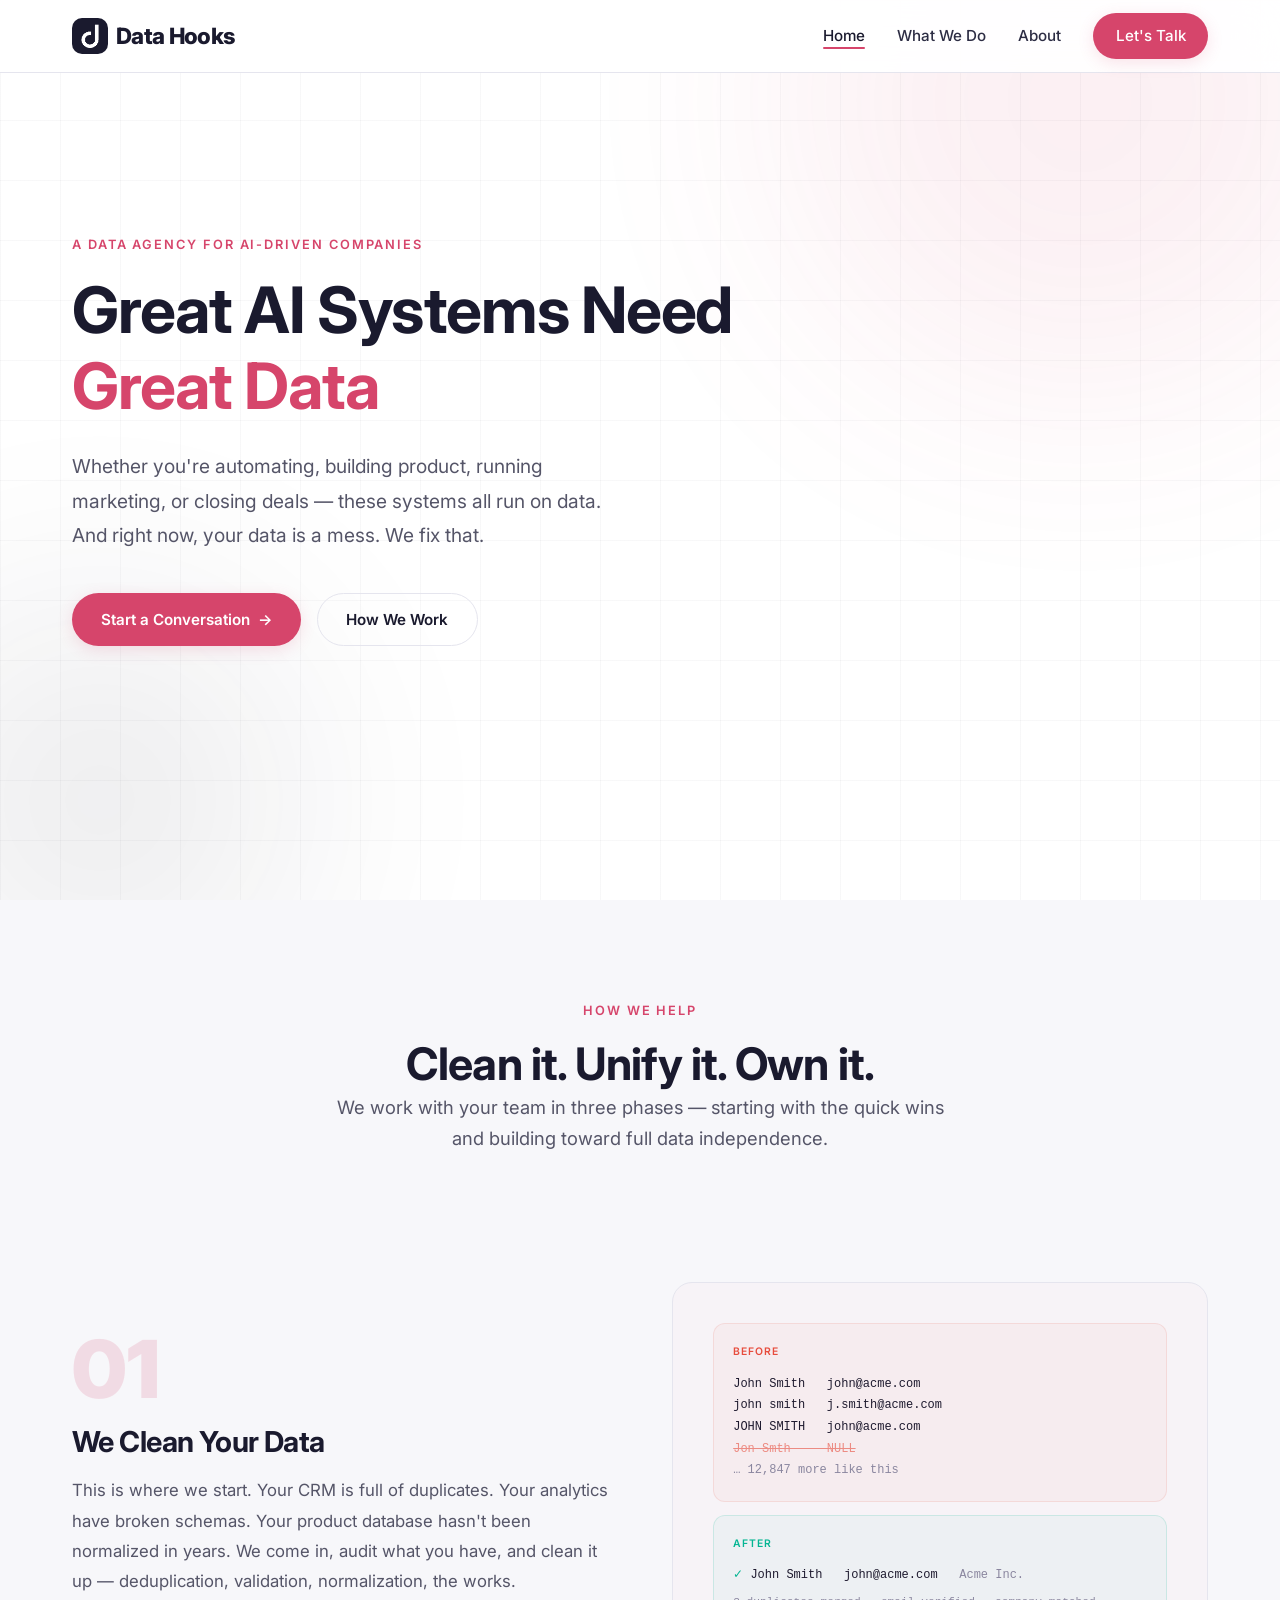
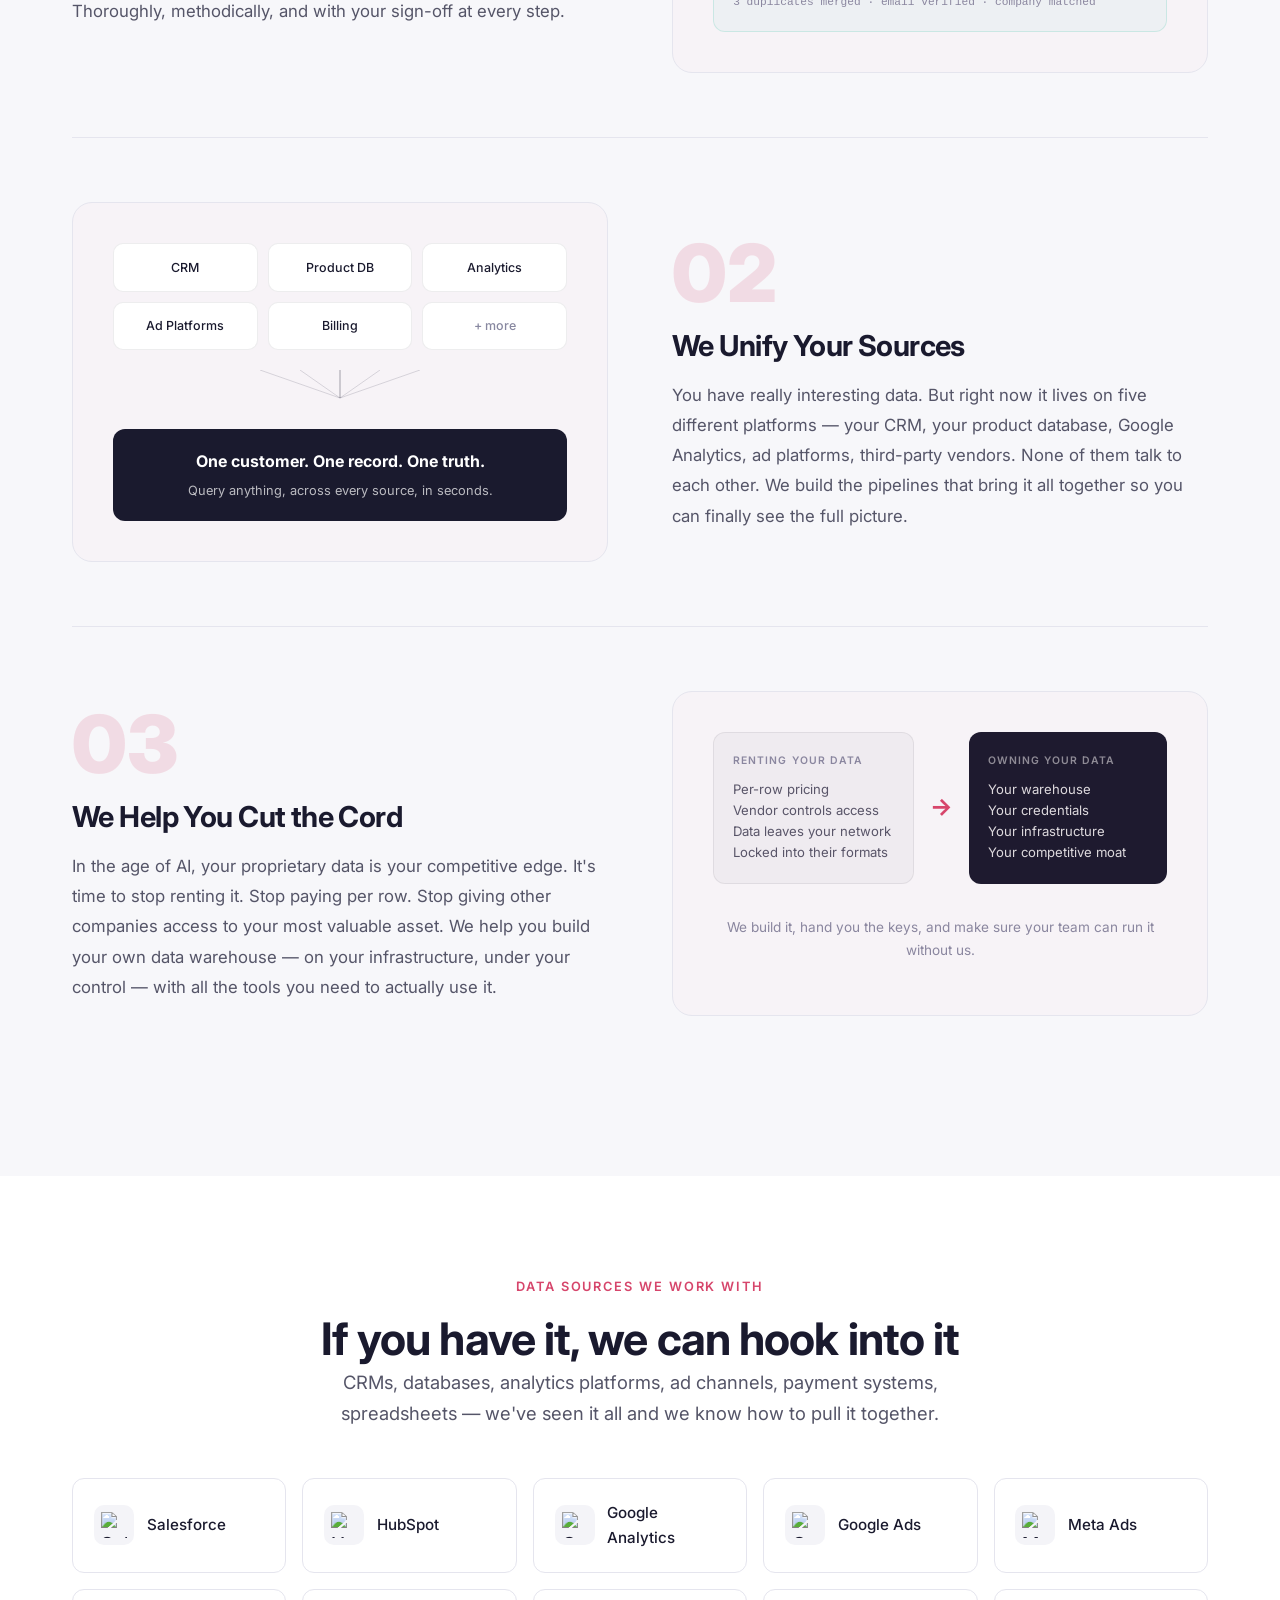
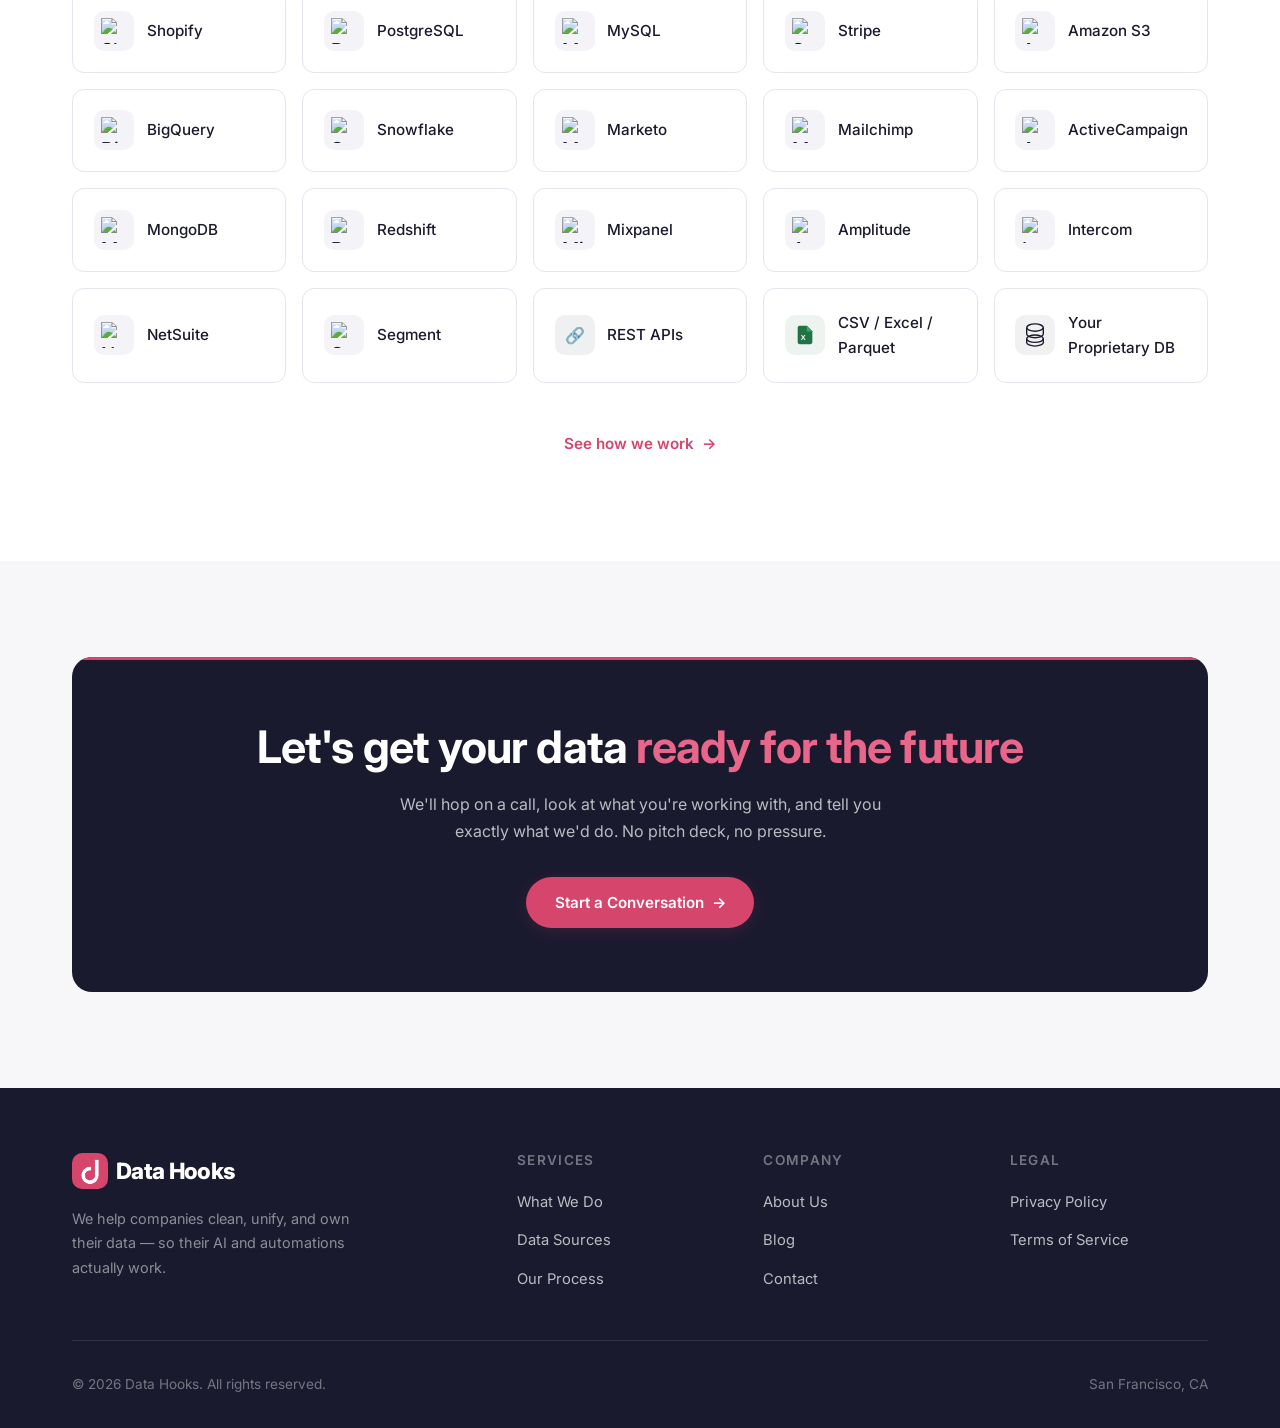
==== index.html @ 2194069a "Initial commit — Data Hooks website" ====
<!DOCTYPE html>
<html lang="en">
<head>
  <meta charset="UTF-8" />
  <meta name="viewport" content="width=device-width, initial-scale=1.0" />
  <title>Data Hooks — We Make Your Data Great</title>
  <meta name="description" content="Data Hooks helps companies clean, unify, and own their data. We're the data team you wish you had." />
  <link rel="preconnect" href="https://fonts.googleapis.com" />
  <link href="https://fonts.googleapis.com/css2?family=Inter:wght@400;500;600;700;800;900&display=swap" rel="stylesheet" />
  <link rel="stylesheet" href="styles.css" />
</head>
<body>

  <!-- ===== NAVBAR ===== -->
  <nav class="navbar">
    <div class="container">
      <a href="index.html" class="logo">
        <span class="logo-icon"><img src="assets/logo-d-white.png" alt="Data Hooks" /></span> Data Hooks
      </a>
      <ul class="nav-links" id="navLinks">
        <li><a href="index.html" class="active">Home</a></li>
        <li><a href="solutions.html">What We Do</a></li>
        <li><a href="about.html">About</a></li>
        <li><a href="contact.html" class="btn btn-primary" style="padding:0.6rem 1.4rem;">Let's Talk</a></li>
      </ul>
      <button class="mobile-toggle" id="mobileToggle" aria-label="Toggle menu">
        <span></span><span></span><span></span>
      </button>
    </div>
  </nav>

  <!-- ===== HERO ===== -->
  <section class="hero">
    <div class="hero-bg">
      <div class="orb orb-1"></div>
      <div class="orb orb-2"></div>
      <div class="grid-overlay"></div>
    </div>
    <div class="container">
      <div class="hero-content">
        <span class="section-label">A Data Agency for AI-Driven Companies</span>
        <h1>Great AI Systems Need <span class="gradient-text">Great Data</span></h1>
        <p>Whether you're automating, building product, running marketing, or closing deals — these systems all run on data. And right now, your data is a mess. We fix that.</p>
        <div class="hero-actions">
          <a href="contact.html" class="btn btn-primary">Start a Conversation <span>→</span></a>
          <a href="solutions.html" class="btn btn-secondary">How We Work</a>
        </div>
      </div>
    </div>
  </section>

  <!-- ===== HOW WE HELP ===== -->
  <section class="value-props">
    <div class="container">
      <div style="text-align:center; margin-bottom:4rem;">
        <span class="section-label">How We Help</span>
        <h2>Clean it. Unify it. Own it.</h2>
        <p class="section-subtitle">We work with your team in three phases — starting with the quick wins and building toward full data independence.</p>
      </div>

      <!-- Phase 1: Clean -->
      <div class="value-prop-item fade-in">
        <div class="value-prop-text">
          <div class="value-prop-number">01</div>
          <h3>We Clean Your Data</h3>
          <p>This is where we start. Your CRM is full of duplicates. Your analytics have broken schemas. Your product database hasn't been normalized in years. We come in, audit what you have, and clean it up — deduplication, validation, normalization, the works. Thoroughly, methodically, and with your sign-off at every step.</p>
        </div>
        <div class="value-prop-visual">
          <div style="width:100%;">
            <!-- Before -->
            <div style="background:rgba(231,76,60,0.04); border:1px solid rgba(231,76,60,0.12); border-radius:12px; padding:1.2rem; margin-bottom:0.8rem;">
              <div style="font-size:0.65rem; text-transform:uppercase; letter-spacing:0.1em; color:#e74c3c; margin-bottom:0.8rem; font-weight:600;">Before</div>
              <div style="font-family:'Courier New',monospace; font-size:0.75rem; line-height:1.8; color:var(--navy);">
                <div>John Smith &nbsp; john@acme.com</div>
                <div>john smith &nbsp; j.smith@acme.com</div>
                <div>JOHN SMITH &nbsp; john@acme.com</div>
                <div style="color:#e74c3c; text-decoration:line-through; opacity:0.6;">Jon Smth &nbsp;&nbsp;&nbsp; NULL</div>
                <div style="color:var(--text-muted);">… 12,847 more like this</div>
              </div>
            </div>
            <!-- After -->
            <div style="background:rgba(0,184,148,0.04); border:1px solid rgba(0,184,148,0.15); border-radius:12px; padding:1.2rem;">
              <div style="font-size:0.65rem; text-transform:uppercase; letter-spacing:0.1em; color:#00b894; margin-bottom:0.8rem; font-weight:600;">After</div>
              <div style="font-family:'Courier New',monospace; font-size:0.75rem; line-height:1.8; color:var(--navy);">
                <div><span style="color:#00b894;">✓</span> John Smith &nbsp; john@acme.com &nbsp; <span style="color:var(--text-muted);">Acme Inc.</span></div>
                <div style="color:var(--text-muted); font-size:0.7rem; margin-top:0.3rem;">3 duplicates merged · email verified · company matched</div>
              </div>
            </div>
          </div>
        </div>
      </div>

      <!-- Phase 2: Unify -->
      <div class="value-prop-item reverse fade-in">
        <div class="value-prop-text">
          <div class="value-prop-number">02</div>
          <h3>We Unify Your Sources</h3>
          <p>You have really interesting data. But right now it lives on five different platforms — your CRM, your product database, Google Analytics, ad platforms, third-party vendors. None of them talk to each other. We build the pipelines that bring it all together so you can finally see the full picture.</p>
        </div>
        <div class="value-prop-visual">
          <div style="width:100%; position:relative;">
            <!-- Scattered sources -->
            <div style="display:grid; grid-template-columns:1fr 1fr 1fr; gap:0.6rem; margin-bottom:1.2rem;">
              <div style="background:#fff; border:1px solid rgba(26,26,46,0.08); border-radius:10px; padding:0.8rem; text-align:center; font-size:0.78rem; color:var(--navy); font-weight:500;">CRM</div>
              <div style="background:#fff; border:1px solid rgba(26,26,46,0.08); border-radius:10px; padding:0.8rem; text-align:center; font-size:0.78rem; color:var(--navy); font-weight:500;">Product DB</div>
              <div style="background:#fff; border:1px solid rgba(26,26,46,0.08); border-radius:10px; padding:0.8rem; text-align:center; font-size:0.78rem; color:var(--navy); font-weight:500;">Analytics</div>
              <div style="background:#fff; border:1px solid rgba(26,26,46,0.08); border-radius:10px; padding:0.8rem; text-align:center; font-size:0.78rem; color:var(--navy); font-weight:500;">Ad Platforms</div>
              <div style="background:#fff; border:1px solid rgba(26,26,46,0.08); border-radius:10px; padding:0.8rem; text-align:center; font-size:0.78rem; color:var(--navy); font-weight:500;">Billing</div>
              <div style="background:#fff; border:1px solid rgba(26,26,46,0.08); border-radius:10px; padding:0.8rem; text-align:center; font-size:0.78rem; color:var(--text-muted); font-weight:500;">+ more</div>
            </div>
            <!-- Convergence lines -->
            <div style="text-align:center; margin-bottom:1.2rem;">
              <svg width="200" height="32" viewBox="0 0 200 32" fill="none" style="display:inline-block;">
                <path d="M20 0 L100 28" stroke="var(--navy)" stroke-width="1" opacity="0.15"/>
                <path d="M60 0 L100 28" stroke="var(--navy)" stroke-width="1" opacity="0.15"/>
                <path d="M100 0 L100 28" stroke="var(--navy)" stroke-width="1.5" opacity="0.25"/>
                <path d="M140 0 L100 28" stroke="var(--navy)" stroke-width="1" opacity="0.15"/>
                <path d="M180 0 L100 28" stroke="var(--navy)" stroke-width="1" opacity="0.15"/>
              </svg>
            </div>
            <!-- Unified result -->
            <div style="background:var(--navy); color:#fff; border-radius:12px; padding:1.2rem 1.5rem; text-align:center;">
              <div style="font-weight:700; font-size:1rem; margin-bottom:0.3rem;">One customer. One record. One truth.</div>
              <div style="font-size:0.8rem; opacity:0.7;">Query anything, across every source, in seconds.</div>
            </div>
          </div>
        </div>
      </div>

      <!-- Phase 3: Own -->
      <div class="value-prop-item fade-in">
        <div class="value-prop-text">
          <div class="value-prop-number">03</div>
          <h3>We Help You Cut the Cord</h3>
          <p>In the age of AI, your proprietary data is your competitive edge. It's time to stop renting it. Stop paying per row. Stop giving other companies access to your most valuable asset. We help you build your own data warehouse — on your infrastructure, under your control — with all the tools you need to actually use it.</p>
        </div>
        <div class="value-prop-visual">
          <div style="width:100%;">
            <!-- The shift -->
            <div style="display:flex; gap:1rem; align-items:stretch; margin-bottom:1.2rem;">
              <div style="flex:1; background:rgba(26,26,46,0.03); border:1px solid rgba(26,26,46,0.08); border-radius:12px; padding:1.2rem; display:flex; flex-direction:column; justify-content:center;">
                <div style="font-size:0.65rem; text-transform:uppercase; letter-spacing:0.1em; color:var(--text-muted); margin-bottom:0.6rem; font-weight:600;">Renting your data</div>
                <div style="font-size:0.82rem; color:var(--text-secondary); line-height:1.6;">Per-row pricing<br/>Vendor controls access<br/>Data leaves your network<br/>Locked into their formats</div>
              </div>
              <div style="display:flex; align-items:center; font-size:1.5rem; color:var(--accent); font-weight:700;">→</div>
              <div style="flex:1; background:var(--navy); border-radius:12px; padding:1.2rem; display:flex; flex-direction:column; justify-content:center;">
                <div style="font-size:0.65rem; text-transform:uppercase; letter-spacing:0.1em; color:rgba(255,255,255,0.5); margin-bottom:0.6rem; font-weight:600;">Owning your data</div>
                <div style="font-size:0.82rem; color:rgba(255,255,255,0.85); line-height:1.6;">Your warehouse<br/>Your credentials<br/>Your infrastructure<br/>Your competitive moat</div>
              </div>
            </div>
            <!-- Punchline -->
            <div style="text-align:center; padding:0.8rem; font-size:0.85rem; color:var(--text-muted);">We build it, hand you the keys, and make sure your team can run it without us.</div>
          </div>
        </div>
      </div>
    </div>
  </section>

  <!-- ===== DATA SOURCES WE WORK WITH ===== -->
  <section id="integrations">
    <div class="container">
      <div style="text-align:center; margin-bottom:3rem;">
        <span class="section-label">Data Sources We Work With</span>
        <h2>If you have it, we can hook into it</h2>
        <p class="section-subtitle">CRMs, databases, analytics platforms, ad channels, payment systems, spreadsheets — we've seen it all and we know how to pull it together.</p>
      </div>

      <div class="integrations-grid">
        <div class="integration-item"><div class="integration-icon"><img src="https://cdn.prod.website-files.com/6130fa1501794e37c21867cf/6191a3b1aac6b004333497bd_613293ea19b75f3fbc99ef86_Salesforce.svg" alt="Salesforce" /></div> Salesforce</div>
        <div class="integration-item"><div class="integration-icon"><img src="https://cdn.prod.website-files.com/6130fa1501794e37c21867cf/6191a3b27528a1f8efb3d519_613293e68413b6828fa52bea_Hubspot.svg" alt="HubSpot" /></div> HubSpot</div>
        <div class="integration-item"><div class="integration-icon"><img src="https://uploads-ssl.webflow.com/6130fa1501794e37c21867cf/63766a3e272c5a3cf422d5dd_google-analytics.svg" alt="Google Analytics" /></div> Google Analytics</div>
        <div class="integration-item"><div class="integration-icon"><img src="https://cdn.prod.website-files.com/6130fa1501794e37c21867cf/6191a3b0d6736d04e2c7a272_613293ec207945ebed3b8ca7_Property_1_GoogleAds.svg" alt="Google Ads" /></div> Google Ads</div>
        <div class="integration-item"><div class="integration-icon"><img src="https://cdn.prod.website-files.com/6130fa1501794e37c21867cf/6191a3a07dd18b4e86f7b1e1_613294219b14d081782d5b50_Property_1_facebook.svg" alt="Meta Ads" /></div> Meta Ads</div>
        <div class="integration-item"><div class="integration-icon"><img src="https://uploads-ssl.webflow.com/6130fa1501794e37c21867cf/6191a372ea8005f2f45e0157_613294c85c9f095071776155_Shopify.svg" alt="Shopify" /></div> Shopify</div>
        <div class="integration-item"><div class="integration-icon"><img src="https://cdn.prod.website-files.com/6130fa1501794e37c21867cf/61b52e33b36e0c1026df3d8b_color%3Dcolor.svg" alt="PostgreSQL" /></div> PostgreSQL</div>
        <div class="integration-item"><div class="integration-icon"><img src="https://cdn.prod.website-files.com/6130fa1501794e37c21867cf/65b80f59f8238b21dc0c6150_mysql.svg" alt="MySQL" /></div> MySQL</div>
        <div class="integration-item"><div class="integration-icon"><img src="https://uploads-ssl.webflow.com/6130fa1501794e37c21867cf/6191a390ea80052bb25e02fa_613294634822a07a3789f6a4_Stripe.svg" alt="Stripe" /></div> Stripe</div>
        <div class="integration-item"><div class="integration-icon"><img src="https://cdn.prod.website-files.com/6130fa1501794e37c21867cf/6191a3acdc1f697ac8b290e4_613293fc6f48627332b4d947_Amazon_S3.svg" alt="Amazon S3" /></div> Amazon S3</div>
        <div class="integration-item"><div class="integration-icon"><img src="https://cdn.prod.website-files.com/6130fa1501794e37c21867cf/65b80f7aa7e05ffd0a44b711_bigQuery.svg" alt="BigQuery" /></div> BigQuery</div>
        <div class="integration-item"><div class="integration-icon"><img src="https://cdn.prod.website-files.com/6130fa1501794e37c21867cf/63f4eac030e323beb8216901_snowflake.svg" alt="Snowflake" /></div> Snowflake</div>
        <div class="integration-item"><div class="integration-icon"><img src="https://uploads-ssl.webflow.com/6130fa1501794e37c21867cf/6191a368aaba4d0de2d3d5f1_613294ee1f940c630cec3925_Marketo.svg" alt="Marketo" /></div> Marketo</div>
        <div class="integration-item"><div class="integration-icon"><img src="https://uploads-ssl.webflow.com/6130fa1501794e37c21867cf/6191a36cd187500ebd7ccbed_613294e3b24273112539e806_MailChimp.svg" alt="Mailchimp" /></div> Mailchimp</div>
        <div class="integration-item"><div class="integration-icon"><img src="https://uploads-ssl.webflow.com/6130fa1501794e37c21867cf/63d84ff8bb232a77c275633a_activecampaign.svg" alt="ActiveCampaign" /></div> ActiveCampaign</div>
        <div class="integration-item"><div class="integration-icon"><img src="https://cdn.prod.website-files.com/6130fa1501794e37c21867cf/6191a3901b4f74718ba3916a_613294646e81b85ff5c7a1ef_MongoDB.svg" alt="MongoDB" /></div> MongoDB</div>
        <div class="integration-item"><div class="integration-icon"><img src="https://cdn.prod.website-files.com/6130fa1501794e37c21867cf/69729571ca7de01d31367ad5_redshift.png" alt="Redshift" /></div> Redshift</div>
        <div class="integration-item"><div class="integration-icon"><img src="https://uploads-ssl.webflow.com/6130fa1501794e37c21867cf/6191a36644ab471e539c9937_613294f6c1525432b3f611cd_Mixpanel.svg" alt="Mixpanel" /></div> Mixpanel</div>
        <div class="integration-item"><div class="integration-icon"><img src="https://uploads-ssl.webflow.com/6130fa1501794e37c21867cf/6198221a8e10fc428760c2c3_color%3Dcolor.svg" alt="Amplitude" /></div> Amplitude</div>
        <div class="integration-item"><div class="integration-icon"><img src="https://uploads-ssl.webflow.com/6130fa1501794e37c21867cf/6191a358ea41ef29215348ea_6132952d19c808dfca774120_Intercom.svg" alt="Intercom" /></div> Intercom</div>
        <div class="integration-item"><div class="integration-icon"><img src="https://cdn.prod.website-files.com/6130fa1501794e37c21867cf/6191a3b11a9912c7c4c63be1_613293e85e476629514bfdef_NetSuite.svg" alt="NetSuite" /></div> NetSuite</div>
        <div class="integration-item"><div class="integration-icon"><img src="https://uploads-ssl.webflow.com/6130fa1501794e37c21867cf/6191a36c65c3fd62bbae6e38_613294e19506d6310ebb0a81_Segment.svg" alt="Segment" /></div> Segment</div>
        <div class="integration-item"><div class="integration-icon" style="background:rgba(52,73,94,0.08);"><span style="font-size:1rem;">🔗</span></div> REST APIs</div>
        <div class="integration-item"><div class="integration-icon" style="background:rgba(33,115,70,0.08);"><svg width="22" height="22" viewBox="0 0 24 24" fill="none" xmlns="http://www.w3.org/2000/svg"><path d="M14 2H6a2 2 0 0 0-2 2v16a2 2 0 0 0 2 2h12a2 2 0 0 0 2-2V8l-6-6z" fill="#217346"/><path d="M14 2v6h6" fill="#33a867"/><path d="M14 2L20 8H14V2Z" fill="#33a867"/><text x="10" y="17" font-family="Arial,sans-serif" font-size="8" font-weight="bold" fill="white" text-anchor="middle">X</text></svg></div> CSV / Excel / Parquet</div>
        <div class="integration-item"><div class="integration-icon" style="background:rgba(26,26,46,0.06);"><svg width="22" height="24" viewBox="0 0 22 26" fill="none" xmlns="http://www.w3.org/2000/svg"><ellipse cx="11" cy="5" rx="9" ry="4" fill="none" stroke="#1a1a2e" stroke-width="1.5"/><path d="M2 5v7c0 2.2 4 4 9 4s9-1.8 9-4V5" stroke="#1a1a2e" stroke-width="1.5" fill="none"/><ellipse cx="11" cy="17" rx="9" ry="4" fill="none" stroke="#1a1a2e" stroke-width="1.5"/><path d="M2 17v4c0 2.2 4 4 9 4s9-1.8 9-4v-4" stroke="#1a1a2e" stroke-width="1.5" fill="none"/></svg></div> Your Proprietary DB</div>
      </div>

      <div style="text-align:center; margin-top:2.5rem;">
        <a href="solutions.html" class="btn btn-ghost">See how we work <span class="arrow">→</span></a>
      </div>
    </div>
  </section>

  <!-- ===== CTA ===== -->
  <section class="cta-banner">
    <div class="container">
      <div class="cta-box">
        <h2>Let's get your data <span class="gradient-text">ready for the future</span></h2>
        <p>We'll hop on a call, look at what you're working with, and tell you exactly what we'd do. No pitch deck, no pressure.</p>
        <a href="contact.html" class="btn btn-primary">Start a Conversation <span>→</span></a>
      </div>
    </div>
  </section>

  <!-- ===== FOOTER ===== -->
  <footer class="footer">
    <div class="container">
      <div class="footer-grid">
        <div class="footer-brand">
          <a href="index.html" class="logo">
            <span class="logo-icon"><img src="assets/logo-d-white.png" alt="Data Hooks" /></span> Data Hooks
          </a>
          <p>We help companies clean, unify, and own their data — so their AI and automations actually work.</p>
        </div>
        <div>
          <h4>Services</h4>
          <ul class="footer-links">
            <li><a href="solutions.html">What We Do</a></li>
            <li><a href="solutions.html#integrations">Data Sources</a></li>
            <li><a href="solutions.html#process">Our Process</a></li>
          </ul>
        </div>
        <div>
          <h4>Company</h4>
          <ul class="footer-links">
            <li><a href="about.html">About Us</a></li>
            <li><a href="#">Blog</a></li>
            <li><a href="contact.html">Contact</a></li>
          </ul>
        </div>
        <div>
          <h4>Legal</h4>
          <ul class="footer-links">
            <li><a href="#">Privacy Policy</a></li>
            <li><a href="#">Terms of Service</a></li>
          </ul>
        </div>
      </div>
      <div class="footer-bottom">
        <span>&copy; 2026 Data Hooks. All rights reserved.</span>
        <span>San Francisco, CA</span>
      </div>
    </div>
  </footer>

  <script>
    document.getElementById('mobileToggle').addEventListener('click', () => {
      document.getElementById('navLinks').classList.toggle('open');
    });
    const observer = new IntersectionObserver((entries) => {
      entries.forEach(entry => {
        if (entry.isIntersecting) entry.target.classList.add('visible');
      });
    }, { threshold: 0.1 });
    document.querySelectorAll('.fade-in').forEach(el => observer.observe(el));
  </script>

</body>
</html>
---- styles.css ----
/* ============================================
   DATA HOOKS — Global Styles
   Light Theme / Dark Navy + Coral Red Accent
   Matches dhooks MVP spec branding
   ============================================ */

/* --- Reset & Base --- */
*, *::before, *::after {
  margin: 0;
  padding: 0;
  box-sizing: border-box;
}

:root {
  --bg-primary: #ffffff;
  --bg-secondary: #f7f7fa;
  --bg-card: #ffffff;
  --bg-card-hover: #f9f9fc;
  --navy: #1a1a2e;
  --navy-light: #2d2d44;
  --text-primary: #1a1a2e;
  --text-secondary: #555568;
  --text-muted: #8888a0;
  --accent: #d6456b;
  --accent-light: #e8668a;
  --accent-dark: #b83a5a;
  --accent-glow: rgba(214, 69, 107, 0.15);
  --accent-bg: rgba(214, 69, 107, 0.06);
  --border-color: #e5e5ee;
  --border-light: #f0f0f5;
  --radius: 12px;
  --radius-lg: 20px;
  --shadow: 0 4px 24px rgba(26, 26, 46, 0.08);
  --shadow-lg: 0 8px 40px rgba(26, 26, 46, 0.12);
  --transition: 0.3s cubic-bezier(0.4, 0, 0.2, 1);
  --max-width: 1200px;
}

html {
  scroll-behavior: smooth;
  font-size: 16px;
}

body {
  font-family: 'Inter', -apple-system, BlinkMacSystemFont, 'Segoe UI', sans-serif;
  background: var(--bg-primary);
  color: var(--text-primary);
  line-height: 1.7;
  overflow-x: hidden;
  -webkit-font-smoothing: antialiased;
}

a {
  color: var(--accent);
  text-decoration: none;
  transition: color var(--transition);
}
a:hover { color: var(--accent-dark); }

img { max-width: 100%; display: block; }

/* --- Typography --- */
h1, h2, h3, h4 {
  font-weight: 700;
  line-height: 1.2;
  letter-spacing: -0.02em;
  color: var(--navy);
}
h1 { font-size: clamp(2.4rem, 5vw, 4rem); }
h2 { font-size: clamp(1.8rem, 3.5vw, 2.8rem); }
h3 { font-size: clamp(1.2rem, 2vw, 1.5rem); }

.gradient-text {
  color: var(--accent);
  background: none;
  -webkit-text-fill-color: var(--accent);
}

.section-label {
  display: inline-block;
  font-size: 0.8rem;
  font-weight: 600;
  letter-spacing: 0.15em;
  text-transform: uppercase;
  color: var(--accent);
  margin-bottom: 1rem;
}

.section-subtitle {
  font-size: 1.15rem;
  color: var(--text-secondary);
  max-width: 640px;
  margin: 0 auto 3rem;
}

/* --- Layout --- */
.container {
  width: 100%;
  max-width: var(--max-width);
  margin: 0 auto;
  padding: 0 2rem;
}

section {
  padding: 6rem 0;
  position: relative;
}

/* --- Navbar --- */
.navbar {
  position: fixed;
  top: 0;
  left: 0;
  width: 100%;
  z-index: 1000;
  background: rgba(255, 255, 255, 0.92);
  backdrop-filter: blur(20px);
  border-bottom: 1px solid var(--border-color);
  transition: background var(--transition);
}

.navbar .container {
  display: flex;
  align-items: center;
  justify-content: space-between;
  height: 72px;
}

.logo {
  font-size: 1.4rem;
  font-weight: 800;
  letter-spacing: -0.03em;
  color: var(--navy);
  display: flex;
  align-items: center;
  gap: 0.5rem;
}
.logo:hover { color: var(--navy); }

.logo-icon {
  width: 36px;
  height: 36px;
  background: var(--navy);
  color: #fff;
  border-radius: 10px;
  display: flex;
  align-items: center;
  justify-content: center;
  font-size: 1.1rem;
  position: relative;
  overflow: hidden;
}
.logo-icon svg {
  width: 22px;
  height: 27px;
}
.logo-icon img {
  width: 22px;
  height: auto;
  object-fit: contain;
}

.nav-links {
  display: flex;
  align-items: center;
  gap: 2rem;
  list-style: none;
}

.nav-links a {
  color: var(--navy-light);
  font-size: 0.95rem;
  font-weight: 500;
  transition: color var(--transition);
  position: relative;
}
.nav-links a:hover,
.nav-links a.active {
  color: var(--navy);
}
.nav-links .btn-primary {
  color: #fff !important;
}
.nav-links a.active::after {
  content: '';
  position: absolute;
  bottom: -4px;
  left: 0;
  width: 100%;
  height: 2px;
  background: var(--accent);
  border-radius: 2px;
}

/* Mobile menu */
.mobile-toggle {
  display: none;
  flex-direction: column;
  gap: 5px;
  cursor: pointer;
  background: none;
  border: none;
  padding: 4px;
}
.mobile-toggle span {
  width: 24px;
  height: 2px;
  background: var(--navy);
  border-radius: 2px;
  transition: var(--transition);
}

/* --- Buttons --- */
.btn {
  display: inline-flex;
  align-items: center;
  gap: 0.5rem;
  padding: 0.8rem 1.8rem;
  font-size: 0.95rem;
  font-weight: 600;
  border-radius: 50px;
  border: none;
  cursor: pointer;
  transition: all var(--transition);
  text-decoration: none;
  font-family: inherit;
}

.btn-primary {
  background: var(--accent);
  color: #fff;
  box-shadow: 0 4px 16px var(--accent-glow);
}
.btn-primary:hover {
  background: var(--accent-dark);
  transform: translateY(-2px);
  box-shadow: 0 8px 24px rgba(214, 69, 107, 0.25);
  color: #fff;
}

.btn-secondary {
  background: transparent;
  color: var(--navy);
  border: 1.5px solid var(--border-color);
}
.btn-secondary:hover {
  background: var(--bg-secondary);
  border-color: var(--navy);
  color: var(--navy);
}

.btn-ghost {
  background: transparent;
  color: var(--accent);
  padding: 0.5rem 0;
}
.btn-ghost:hover { color: var(--accent-dark); }
.btn-ghost .arrow { transition: transform var(--transition); }
.btn-ghost:hover .arrow { transform: translateX(4px); }

/* --- Cards --- */
.card {
  background: var(--bg-card);
  border: 1px solid var(--border-color);
  border-radius: var(--radius-lg);
  padding: 2rem;
  transition: all var(--transition);
}
.card:hover {
  border-color: var(--accent);
  transform: translateY(-4px);
  box-shadow: var(--shadow-lg);
}

.card-icon {
  width: 56px;
  height: 56px;
  border-radius: 14px;
  background: var(--accent-bg);
  display: flex;
  align-items: center;
  justify-content: center;
  font-size: 1.5rem;
  margin-bottom: 1.2rem;
}

.card h3 { margin-bottom: 0.6rem; }

.card p {
  color: var(--text-secondary);
  font-size: 0.95rem;
  line-height: 1.7;
}

/* --- Grid helpers --- */
.grid-2 {
  display: grid;
  grid-template-columns: repeat(2, 1fr);
  gap: 2rem;
}
.grid-3 {
  display: grid;
  grid-template-columns: repeat(3, 1fr);
  gap: 2rem;
}
.grid-4 {
  display: grid;
  grid-template-columns: repeat(4, 1fr);
  gap: 1.5rem;
}

/* --- Hero Section --- */
.hero {
  min-height: 100vh;
  display: flex;
  align-items: center;
  padding-top: 72px;
  position: relative;
  overflow: hidden;
  background: var(--bg-primary);
}

.hero-bg {
  position: absolute;
  inset: 0;
  z-index: 0;
}
.hero-bg .orb {
  position: absolute;
  border-radius: 50%;
  filter: blur(120px);
  opacity: 0.08;
}
.hero-bg .orb-1 {
  width: 600px;
  height: 600px;
  background: var(--accent);
  top: -200px;
  right: -100px;
}
.hero-bg .orb-2 {
  width: 400px;
  height: 400px;
  background: var(--navy);
  bottom: -100px;
  left: -100px;
}
.hero-bg .grid-overlay {
  position: absolute;
  inset: 0;
  background-image:
    linear-gradient(rgba(26,26,46,0.03) 1px, transparent 1px),
    linear-gradient(90deg, rgba(26,26,46,0.03) 1px, transparent 1px);
  background-size: 60px 60px;
}

.hero .container {
  position: relative;
  z-index: 1;
}

.hero-content {
  max-width: 720px;
}

.hero h1 {
  margin-bottom: 1.5rem;
}

.hero p {
  font-size: 1.2rem;
  color: var(--text-secondary);
  margin-bottom: 2.5rem;
  max-width: 560px;
  line-height: 1.8;
}

.hero-actions {
  display: flex;
  gap: 1rem;
  flex-wrap: wrap;
}

.hero-stats {
  display: flex;
  gap: 3rem;
  margin-top: 4rem;
  padding-top: 2.5rem;
  border-top: 1px solid var(--border-color);
}

.hero-stat .number {
  font-size: 2rem;
  font-weight: 800;
  color: var(--accent);
}
.hero-stat .label {
  font-size: 0.85rem;
  color: var(--text-muted);
  margin-top: 0.3rem;
}

/* --- Value Props Section --- */
.value-props {
  background: var(--bg-secondary);
}

.value-prop-item {
  display: grid;
  grid-template-columns: 1fr 1fr;
  gap: 4rem;
  align-items: center;
  padding: 4rem 0;
}
.value-prop-item:not(:last-child) {
  border-bottom: 1px solid var(--border-color);
}
.value-prop-item.reverse {
  direction: rtl;
}
.value-prop-item.reverse > * {
  direction: ltr;
}

.value-prop-number {
  font-size: 5rem;
  font-weight: 900;
  color: var(--accent);
  opacity: 0.15;
  line-height: 1;
  margin-bottom: 1rem;
}

.value-prop-text h3 {
  font-size: 1.8rem;
  margin-bottom: 1rem;
}

.value-prop-text p {
  color: var(--text-secondary);
  font-size: 1.05rem;
  line-height: 1.8;
}

.value-prop-visual {
  background: var(--bg-secondary);
  border: 1px solid var(--border-color);
  border-radius: var(--radius-lg);
  padding: 2.5rem;
  min-height: 300px;
  display: flex;
  align-items: center;
  justify-content: center;
  position: relative;
  overflow: hidden;
}

.value-prop-visual::before {
  content: '';
  position: absolute;
  inset: 0;
  background: var(--accent);
  opacity: 0.02;
}

/* --- Data Sources / Integrations --- */
.integrations-grid {
  display: grid;
  grid-template-columns: repeat(auto-fill, minmax(180px, 1fr));
  gap: 1rem;
}

.integration-item {
  background: var(--bg-card);
  border: 1px solid var(--border-color);
  border-radius: var(--radius);
  padding: 1.3rem;
  display: flex;
  align-items: center;
  gap: 0.8rem;
  transition: all var(--transition);
  font-size: 0.95rem;
  font-weight: 500;
  color: var(--navy);
}
.integration-item:hover {
  border-color: var(--accent);
  background: var(--bg-secondary);
  transform: translateY(-2px);
  box-shadow: var(--shadow);
}

.integration-icon {
  width: 40px;
  height: 40px;
  border-radius: 10px;
  display: flex;
  align-items: center;
  justify-content: center;
  font-size: 1.2rem;
  flex-shrink: 0;
  overflow: hidden;
  background: #f4f4f8;
}
.integration-icon img {
  width: 26px;
  height: 26px;
  object-fit: contain;
}

/* --- CTA Banner --- */
.cta-banner {
  background: var(--bg-secondary);
  text-align: center;
}

.cta-box {
  background: var(--navy);
  color: #fff;
  border: none;
  border-radius: var(--radius-lg);
  padding: 4rem 3rem;
  position: relative;
  overflow: hidden;
}
.cta-box::before {
  content: '';
  position: absolute;
  top: 0;
  left: 0;
  right: 0;
  height: 3px;
  background: var(--accent);
}
.cta-box h2 {
  margin-bottom: 1rem;
  color: #fff;
}
.cta-box .gradient-text {
  color: var(--accent-light);
  -webkit-text-fill-color: var(--accent-light);
}
.cta-box p {
  color: rgba(255,255,255,0.7);
  margin-bottom: 2rem;
  max-width: 500px;
  margin-left: auto;
  margin-right: auto;
}

/* --- Footer --- */
.footer {
  background: var(--navy);
  color: rgba(255,255,255,0.8);
  border-top: none;
  padding: 4rem 0 2rem;
}

.footer .logo {
  color: #fff;
}
.footer .logo:hover { color: #fff; }
.footer .logo-icon {
  background: var(--accent);
}

.footer-grid {
  display: grid;
  grid-template-columns: 2fr 1fr 1fr 1fr;
  gap: 3rem;
  margin-bottom: 3rem;
}

.footer-brand p {
  color: rgba(255,255,255,0.5);
  margin-top: 1rem;
  font-size: 0.9rem;
  max-width: 300px;
  line-height: 1.7;
}

.footer h4 {
  font-size: 0.85rem;
  font-weight: 600;
  text-transform: uppercase;
  letter-spacing: 0.1em;
  color: rgba(255,255,255,0.4);
  margin-bottom: 1.2rem;
}

.footer-links {
  list-style: none;
  display: flex;
  flex-direction: column;
  gap: 0.7rem;
}
.footer-links a {
  color: rgba(255,255,255,0.7);
  font-size: 0.92rem;
}
.footer-links a:hover { color: #fff; }

.footer-bottom {
  border-top: 1px solid rgba(255,255,255,0.1);
  padding-top: 2rem;
  display: flex;
  justify-content: space-between;
  align-items: center;
  color: rgba(255,255,255,0.4);
  font-size: 0.85rem;
}

/* --- Form Styles --- */
.form-group {
  margin-bottom: 1.5rem;
}

.form-group label {
  display: block;
  font-size: 0.9rem;
  font-weight: 500;
  color: var(--text-secondary);
  margin-bottom: 0.5rem;
}

.form-input,
.form-select,
.form-textarea {
  width: 100%;
  padding: 0.85rem 1.2rem;
  background: var(--bg-secondary);
  border: 1px solid var(--border-color);
  border-radius: var(--radius);
  color: var(--text-primary);
  font-size: 0.95rem;
  font-family: inherit;
  transition: border-color var(--transition);
}

.form-input:focus,
.form-select:focus,
.form-textarea:focus {
  outline: none;
  border-color: var(--accent);
  box-shadow: 0 0 0 3px var(--accent-glow);
}

.form-textarea {
  resize: vertical;
  min-height: 140px;
}

.form-select {
  appearance: none;
  background-image: url("data:image/svg+xml,%3Csvg xmlns='http://www.w3.org/2000/svg' width='12' height='12' fill='%23555568' viewBox='0 0 16 16'%3E%3Cpath d='M8 11L3 6h10z'/%3E%3C/svg%3E");
  background-repeat: no-repeat;
  background-position: right 1rem center;
  cursor: pointer;
}

/* --- Page Header (internal pages) --- */
.page-header {
  padding: 10rem 0 4rem;
  text-align: center;
  position: relative;
  overflow: hidden;
}
.page-header::before {
  content: '';
  position: absolute;
  top: -200px;
  left: 50%;
  transform: translateX(-50%);
  width: 600px;
  height: 600px;
  background: var(--accent);
  border-radius: 50%;
  filter: blur(150px);
  opacity: 0.05;
}
.page-header .container { position: relative; z-index: 1; }
.page-header p {
  color: var(--text-secondary);
  font-size: 1.15rem;
  max-width: 600px;
  margin: 1rem auto 0;
}

/* --- Divider (like the red rule in the spec) --- */
.accent-rule {
  width: 80px;
  height: 3px;
  background: var(--accent);
  border: none;
  margin: 1.5rem auto;
}

/* --- Animations --- */
@keyframes fadeInUp {
  from { opacity: 0; transform: translateY(30px); }
  to   { opacity: 1; transform: translateY(0); }
}

.fade-in {
  opacity: 0;
  transform: translateY(30px);
  transition: opacity 0.6s ease, transform 0.6s ease;
}
.fade-in.visible {
  opacity: 1;
  transform: translateY(0);
}

/* --- Data flow animation --- */
.data-flow {
  display: flex;
  flex-direction: column;
  gap: 0.6rem;
  width: 100%;
}

.data-row {
  display: flex;
  align-items: center;
  gap: 0.8rem;
  padding: 0.6rem 1rem;
  background: rgba(26, 26, 46, 0.04);
  border-radius: 8px;
  font-size: 0.85rem;
  color: var(--text-secondary);
  animation: slideIn 0.5s ease forwards;
  opacity: 0;
}
.data-row:nth-child(1) { animation-delay: 0.1s; }
.data-row:nth-child(2) { animation-delay: 0.2s; }
.data-row:nth-child(3) { animation-delay: 0.3s; }
.data-row:nth-child(4) { animation-delay: 0.4s; }
.data-row:nth-child(5) { animation-delay: 0.5s; }

.data-row .dot {
  width: 8px;
  height: 8px;
  border-radius: 50%;
  flex-shrink: 0;
}

@keyframes slideIn {
  from { opacity: 0; transform: translateX(-20px); }
  to   { opacity: 1; transform: translateX(0); }
}

/* --- Responsive --- */
@media (max-width: 1024px) {
  .grid-3 { grid-template-columns: repeat(2, 1fr); }
  .grid-4 { grid-template-columns: repeat(2, 1fr); }
  .footer-grid { grid-template-columns: 1fr 1fr; gap: 2rem; }
  .value-prop-item { grid-template-columns: 1fr; gap: 2rem; }
  .value-prop-item.reverse { direction: ltr; }
}

@media (max-width: 768px) {
  section { padding: 4rem 0; }

  .nav-links { display: none; }
  .mobile-toggle { display: flex; }

  .nav-links.open {
    display: flex;
    flex-direction: column;
    position: absolute;
    top: 72px;
    left: 0;
    right: 0;
    background: rgba(255, 255, 255, 0.97);
    backdrop-filter: blur(20px);
    padding: 2rem;
    border-bottom: 1px solid var(--border-color);
    gap: 1.2rem;
  }

  .grid-2,
  .grid-3,
  .grid-4 {
    grid-template-columns: 1fr;
  }

  .hero-stats {
    flex-direction: column;
    gap: 1.5rem;
  }

  .footer-grid {
    grid-template-columns: 1fr;
  }

  .footer-bottom {
    flex-direction: column;
    gap: 1rem;
    text-align: center;
  }

  .integrations-grid {
    grid-template-columns: repeat(2, 1fr);
  }
}
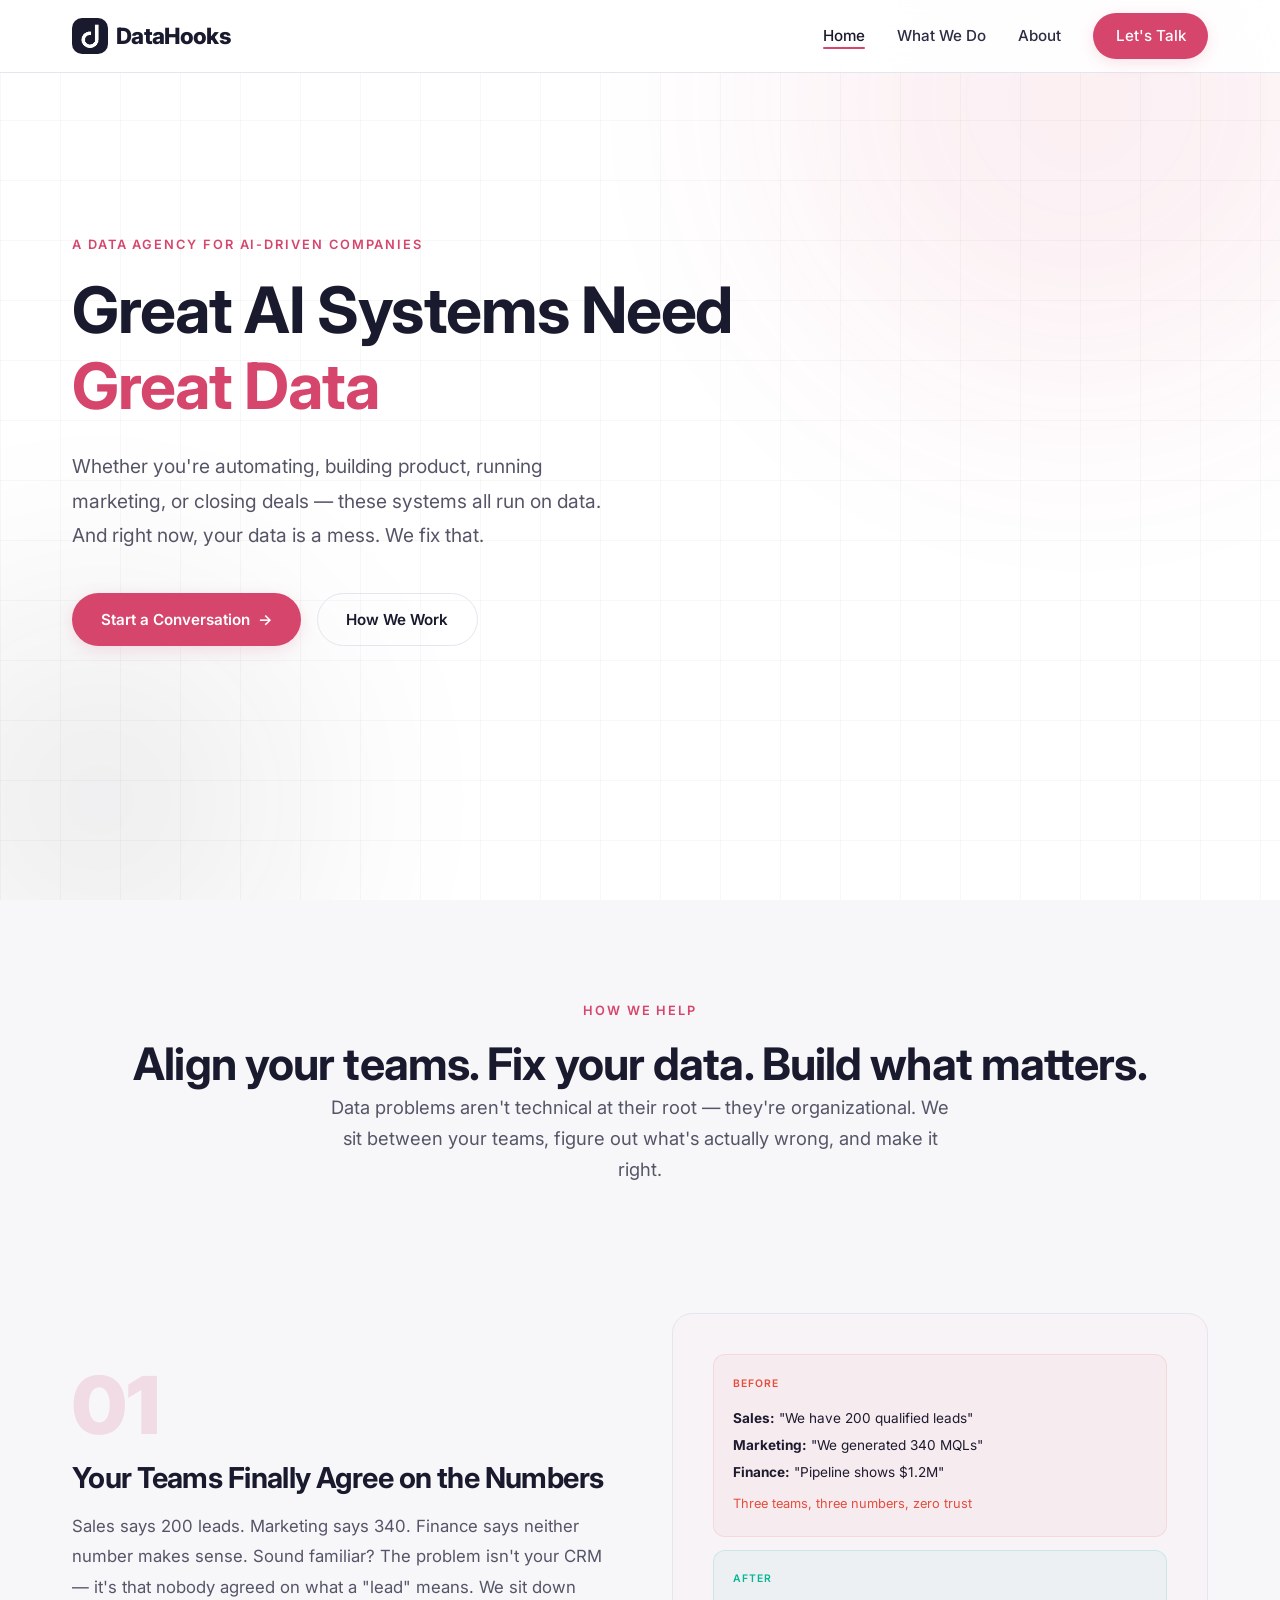
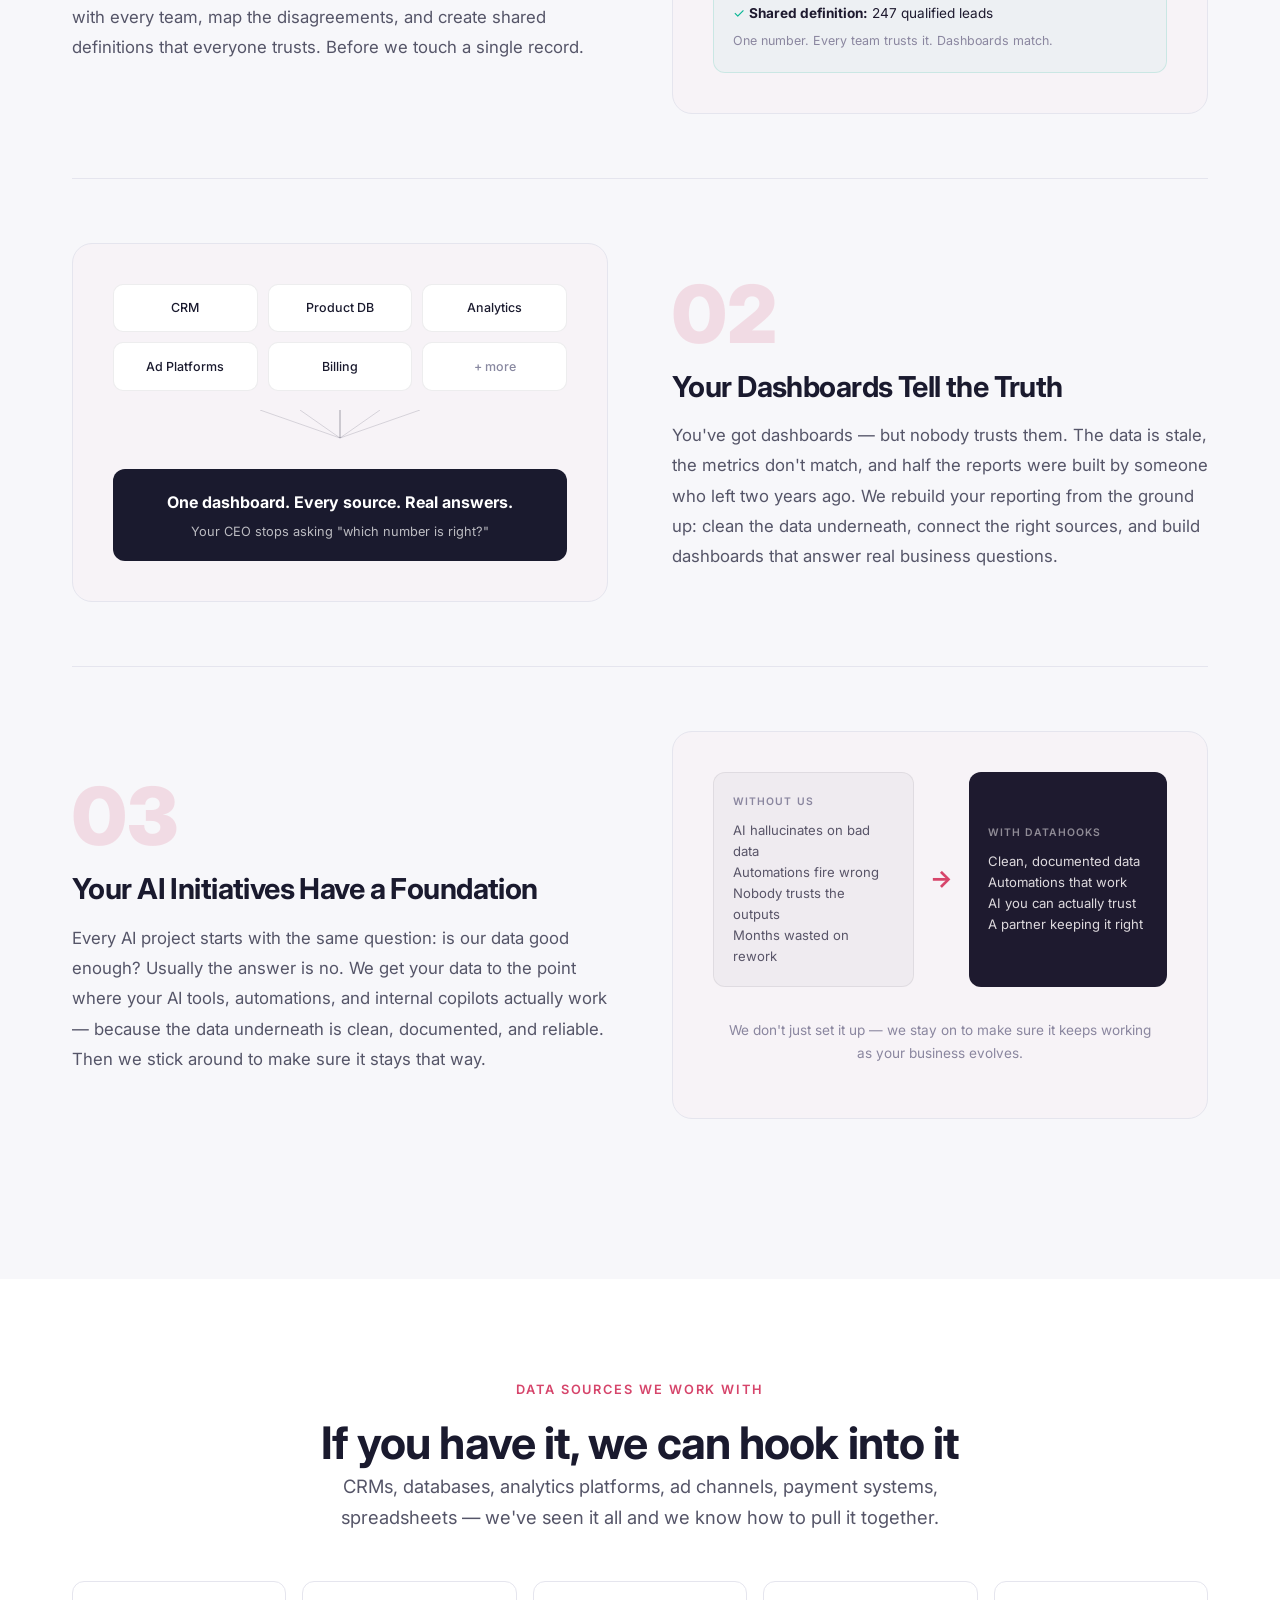
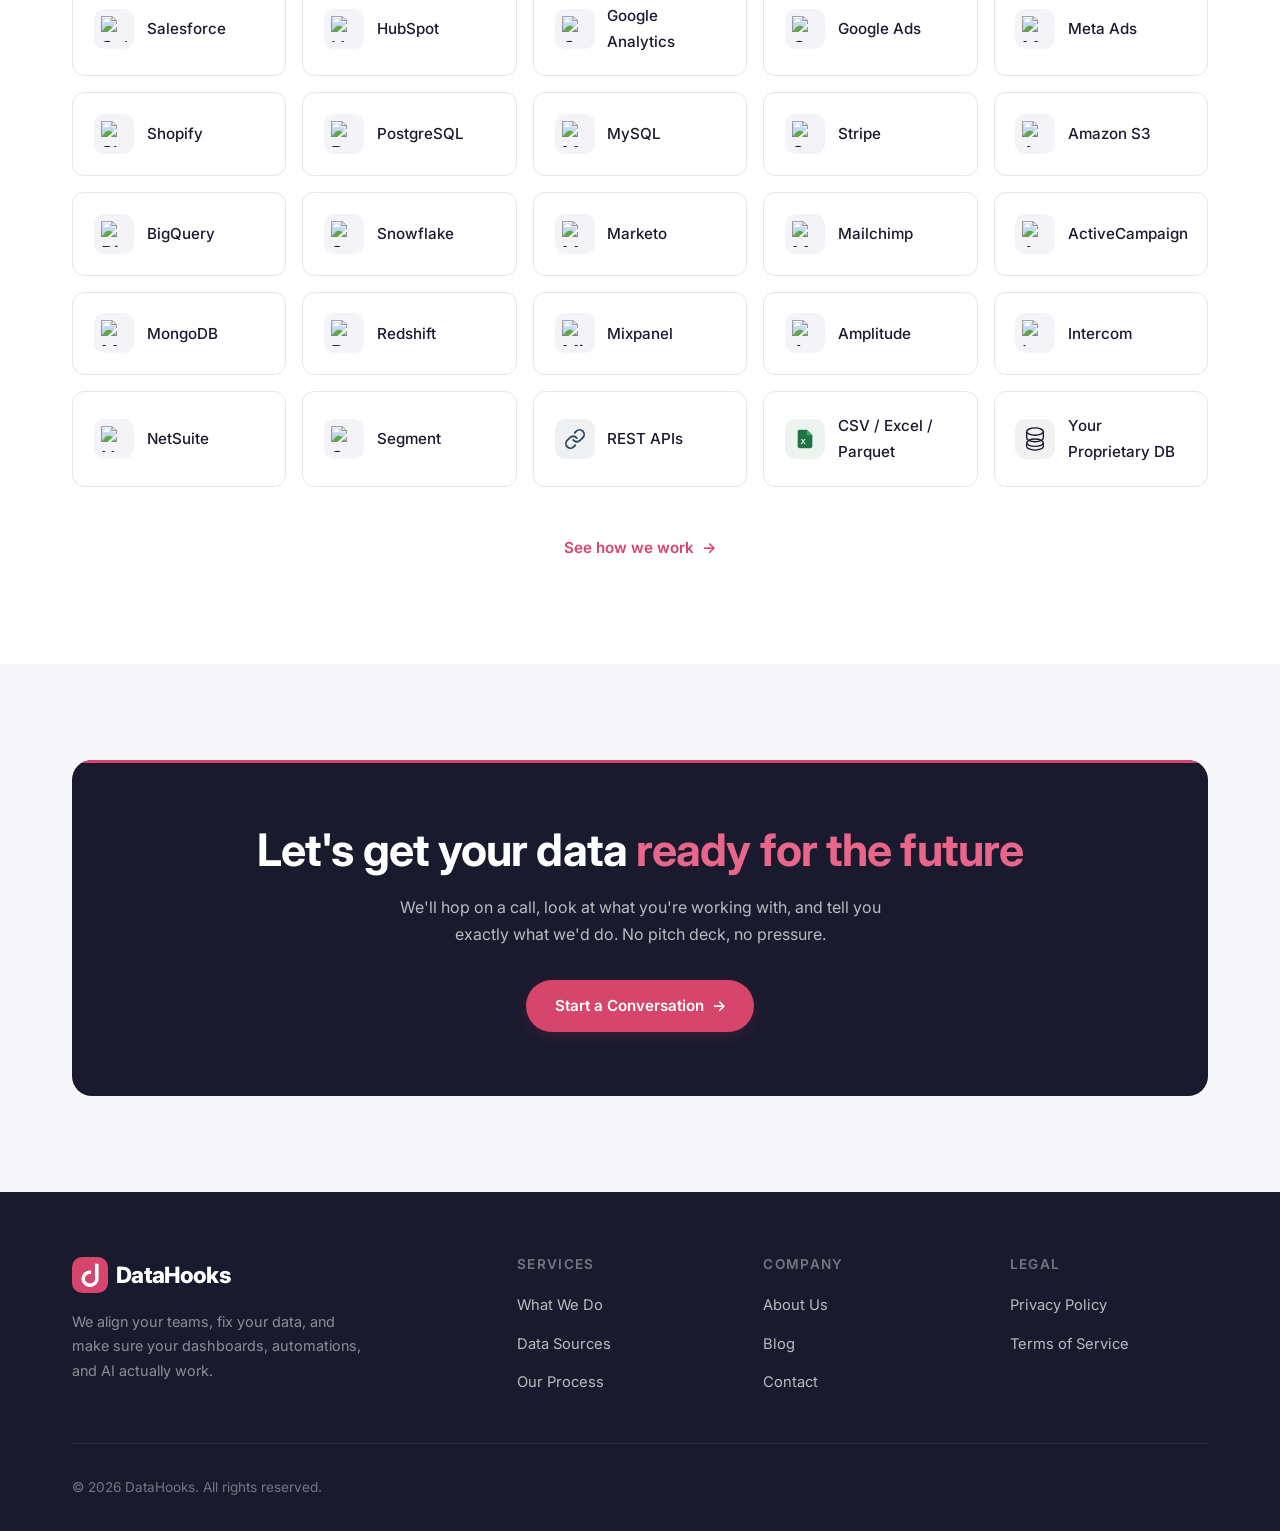
==== commit d07eca4b: "Rework site copy, add SEO, clean URLs, new pages - Rewrite homepage, solutions, and about page copy " ====
--- a/index.html
+++ b/index.html
@@ -3,25 +3,49 @@
 <head>
   <meta charset="UTF-8" />
   <meta name="viewport" content="width=device-width, initial-scale=1.0" />
-  <title>Data Hooks — We Make Your Data Great</title>
-  <meta name="description" content="Data Hooks helps companies clean, unify, and own their data. We're the data team you wish you had." />
+  <title>DataHooks — We Make Your Data Great</title>
+  <meta name="description" content="DataHooks is a data agency that aligns your teams, fixes your data, and builds the dashboards and automations your business actually needs." />
+    <link rel="canonical" href="https://datahooks.net/" />
+  <meta property="og:type" content="website" />
+  <meta property="og:url" content="https://datahooks.net/" />
+  <meta property="og:title" content="DataHooks — Great AI Systems Need Great Data" />
+  <meta property="og:description" content="DataHooks aligns your teams, fixes your data, and builds the dashboards, automations, and AI tools your business needs. Your ongoing data partner." />
+  <meta property="og:site_name" content="DataHooks" />
+  <meta name="twitter:card" content="summary" />
+  <meta name="twitter:title" content="DataHooks — Great AI Systems Need Great Data" />
+  <meta name="twitter:description" content="DataHooks aligns your teams, fixes your data, and builds the dashboards, automations, and AI tools your business needs. Your ongoing data partner." />
   <link rel="preconnect" href="https://fonts.googleapis.com" />
   <link href="https://fonts.googleapis.com/css2?family=Inter:wght@400;500;600;700;800;900&display=swap" rel="stylesheet" />
   <link rel="stylesheet" href="styles.css" />
+  <script type="application/ld+json">
+  {
+    "@context": "https://schema.org",
+    "@type": "Organization",
+    "name": "DataHooks",
+    "url": "https://datahooks.net",
+    "description": "DataHooks aligns your teams, fixes your data, and builds the dashboards, automations, and AI tools your business needs.",
+    "contactPoint": {
+      "@type": "ContactPoint",
+      "contactType": "sales",
+      "url": "https://datahooks.net/contact/"
+    },
+    "sameAs": []
+  }
+  </script>
 </head>
 <body>
 
   <!-- ===== NAVBAR ===== -->
   <nav class="navbar">
     <div class="container">
-      <a href="index.html" class="logo">
-        <span class="logo-icon"><img src="assets/logo-d-white.png" alt="Data Hooks" /></span> Data Hooks
+      <a href="/" class="logo">
+        <span class="logo-icon"><img src="assets/logo-d-white.png" alt="DataHooks" /></span> DataHooks
       </a>
       <ul class="nav-links" id="navLinks">
-        <li><a href="index.html" class="active">Home</a></li>
-        <li><a href="solutions.html">What We Do</a></li>
-        <li><a href="about.html">About</a></li>
-        <li><a href="contact.html" class="btn btn-primary" style="padding:0.6rem 1.4rem;">Let's Talk</a></li>
+        <li><a href="/" class="active">Home</a></li>
+        <li><a href="/solutions/">What We Do</a></li>
+        <li><a href="/about/">About</a></li>
+        <li><a href="/contact/" class="btn btn-primary" style="padding:0.6rem 1.4rem;">Let's Talk</a></li>
       </ul>
       <button class="mobile-toggle" id="mobileToggle" aria-label="Toggle menu">
         <span></span><span></span><span></span>
@@ -42,8 +66,8 @@
         <h1>Great AI Systems Need <span class="gradient-text">Great Data</span></h1>
         <p>Whether you're automating, building product, running marketing, or closing deals — these systems all run on data. And right now, your data is a mess. We fix that.</p>
         <div class="hero-actions">
-          <a href="contact.html" class="btn btn-primary">Start a Conversation <span>→</span></a>
-          <a href="solutions.html" class="btn btn-secondary">How We Work</a>
+          <a href="/contact/" class="btn btn-primary">Start a Conversation <span>→</span></a>
+          <a href="/solutions/" class="btn btn-secondary">How We Work</a>
         </div>
       </div>
     </div>
@@ -54,48 +78,47 @@
     <div class="container">
       <div style="text-align:center; margin-bottom:4rem;">
         <span class="section-label">How We Help</span>
-        <h2>Clean it. Unify it. Own it.</h2>
-        <p class="section-subtitle">We work with your team in three phases — starting with the quick wins and building toward full data independence.</p>
-      </div>
-
-      <!-- Phase 1: Clean -->
+        <h2>Align your teams. Fix your data. Build what matters.</h2>
+        <p class="section-subtitle">Data problems aren't technical at their root — they're organizational. We sit between your teams, figure out what's actually wrong, and make it right.</p>
+      </div>
+
+      <!-- Phase 1: Align -->
       <div class="value-prop-item fade-in">
         <div class="value-prop-text">
           <div class="value-prop-number">01</div>
-          <h3>We Clean Your Data</h3>
-          <p>This is where we start. Your CRM is full of duplicates. Your analytics have broken schemas. Your product database hasn't been normalized in years. We come in, audit what you have, and clean it up — deduplication, validation, normalization, the works. Thoroughly, methodically, and with your sign-off at every step.</p>
+          <h3>Your Teams Finally Agree on the Numbers</h3>
+          <p>Sales says 200 leads. Marketing says 340. Finance says neither number makes sense. Sound familiar? The problem isn't your CRM — it's that nobody agreed on what a "lead" means. We sit down with every team, map the disagreements, and create shared definitions that everyone trusts. Before we touch a single record.</p>
         </div>
         <div class="value-prop-visual">
           <div style="width:100%;">
-            <!-- Before -->
+            <!-- Before: disagreement -->
             <div style="background:rgba(231,76,60,0.04); border:1px solid rgba(231,76,60,0.12); border-radius:12px; padding:1.2rem; margin-bottom:0.8rem;">
               <div style="font-size:0.65rem; text-transform:uppercase; letter-spacing:0.1em; color:#e74c3c; margin-bottom:0.8rem; font-weight:600;">Before</div>
-              <div style="font-family:'Courier New',monospace; font-size:0.75rem; line-height:1.8; color:var(--navy);">
-                <div>John Smith &nbsp; john@acme.com</div>
-                <div>john smith &nbsp; j.smith@acme.com</div>
-                <div>JOHN SMITH &nbsp; john@acme.com</div>
-                <div style="color:#e74c3c; text-decoration:line-through; opacity:0.6;">Jon Smth &nbsp;&nbsp;&nbsp; NULL</div>
-                <div style="color:var(--text-muted);">… 12,847 more like this</div>
-              </div>
-            </div>
-            <!-- After -->
+              <div style="font-size:0.85rem; line-height:2; color:var(--navy);">
+                <div><strong>Sales:</strong> "We have 200 qualified leads"</div>
+                <div><strong>Marketing:</strong> "We generated 340 MQLs"</div>
+                <div><strong>Finance:</strong> "Pipeline shows $1.2M"</div>
+                <div style="color:#e74c3c; font-size:0.8rem; margin-top:0.3rem;">Three teams, three numbers, zero trust</div>
+              </div>
+            </div>
+            <!-- After: alignment -->
             <div style="background:rgba(0,184,148,0.04); border:1px solid rgba(0,184,148,0.15); border-radius:12px; padding:1.2rem;">
               <div style="font-size:0.65rem; text-transform:uppercase; letter-spacing:0.1em; color:#00b894; margin-bottom:0.8rem; font-weight:600;">After</div>
-              <div style="font-family:'Courier New',monospace; font-size:0.75rem; line-height:1.8; color:var(--navy);">
-                <div><span style="color:#00b894;">✓</span> John Smith &nbsp; john@acme.com &nbsp; <span style="color:var(--text-muted);">Acme Inc.</span></div>
-                <div style="color:var(--text-muted); font-size:0.7rem; margin-top:0.3rem;">3 duplicates merged · email verified · company matched</div>
+              <div style="font-size:0.85rem; line-height:1.8; color:var(--navy);">
+                <div><span style="color:#00b894;">✓</span> <strong>Shared definition:</strong> 247 qualified leads</div>
+                <div style="color:var(--text-muted); font-size:0.78rem; margin-top:0.3rem;">One number. Every team trusts it. Dashboards match.</div>
               </div>
             </div>
           </div>
         </div>
       </div>
 
-      <!-- Phase 2: Unify -->
+      <!-- Phase 2: Fix -->
       <div class="value-prop-item reverse fade-in">
         <div class="value-prop-text">
           <div class="value-prop-number">02</div>
-          <h3>We Unify Your Sources</h3>
-          <p>You have really interesting data. But right now it lives on five different platforms — your CRM, your product database, Google Analytics, ad platforms, third-party vendors. None of them talk to each other. We build the pipelines that bring it all together so you can finally see the full picture.</p>
+          <h3>Your Dashboards Tell the Truth</h3>
+          <p>You've got dashboards — but nobody trusts them. The data is stale, the metrics don't match, and half the reports were built by someone who left two years ago. We rebuild your reporting from the ground up: clean the data underneath, connect the right sources, and build dashboards that answer real business questions.</p>
         </div>
         <div class="value-prop-visual">
           <div style="width:100%; position:relative;">
@@ -120,36 +143,36 @@
             </div>
             <!-- Unified result -->
             <div style="background:var(--navy); color:#fff; border-radius:12px; padding:1.2rem 1.5rem; text-align:center;">
-              <div style="font-weight:700; font-size:1rem; margin-bottom:0.3rem;">One customer. One record. One truth.</div>
-              <div style="font-size:0.8rem; opacity:0.7;">Query anything, across every source, in seconds.</div>
+              <div style="font-weight:700; font-size:1rem; margin-bottom:0.3rem;">One dashboard. Every source. Real answers.</div>
+              <div style="font-size:0.8rem; opacity:0.7;">Your CEO stops asking "which number is right?"</div>
             </div>
           </div>
         </div>
       </div>
 
-      <!-- Phase 3: Own -->
+      <!-- Phase 3: AI-Ready -->
       <div class="value-prop-item fade-in">
         <div class="value-prop-text">
           <div class="value-prop-number">03</div>
-          <h3>We Help You Cut the Cord</h3>
-          <p>In the age of AI, your proprietary data is your competitive edge. It's time to stop renting it. Stop paying per row. Stop giving other companies access to your most valuable asset. We help you build your own data warehouse — on your infrastructure, under your control — with all the tools you need to actually use it.</p>
+          <h3>Your AI Initiatives Have a Foundation</h3>
+          <p>Every AI project starts with the same question: is our data good enough? Usually the answer is no. We get your data to the point where your AI tools, automations, and internal copilots actually work — because the data underneath is clean, documented, and reliable. Then we stick around to make sure it stays that way.</p>
         </div>
         <div class="value-prop-visual">
           <div style="width:100%;">
             <!-- The shift -->
             <div style="display:flex; gap:1rem; align-items:stretch; margin-bottom:1.2rem;">
               <div style="flex:1; background:rgba(26,26,46,0.03); border:1px solid rgba(26,26,46,0.08); border-radius:12px; padding:1.2rem; display:flex; flex-direction:column; justify-content:center;">
-                <div style="font-size:0.65rem; text-transform:uppercase; letter-spacing:0.1em; color:var(--text-muted); margin-bottom:0.6rem; font-weight:600;">Renting your data</div>
-                <div style="font-size:0.82rem; color:var(--text-secondary); line-height:1.6;">Per-row pricing<br/>Vendor controls access<br/>Data leaves your network<br/>Locked into their formats</div>
+                <div style="font-size:0.65rem; text-transform:uppercase; letter-spacing:0.1em; color:var(--text-muted); margin-bottom:0.6rem; font-weight:600;">Without us</div>
+                <div style="font-size:0.82rem; color:var(--text-secondary); line-height:1.6;">AI hallucinates on bad data<br/>Automations fire wrong<br/>Nobody trusts the outputs<br/>Months wasted on rework</div>
               </div>
               <div style="display:flex; align-items:center; font-size:1.5rem; color:var(--accent); font-weight:700;">→</div>
               <div style="flex:1; background:var(--navy); border-radius:12px; padding:1.2rem; display:flex; flex-direction:column; justify-content:center;">
-                <div style="font-size:0.65rem; text-transform:uppercase; letter-spacing:0.1em; color:rgba(255,255,255,0.5); margin-bottom:0.6rem; font-weight:600;">Owning your data</div>
-                <div style="font-size:0.82rem; color:rgba(255,255,255,0.85); line-height:1.6;">Your warehouse<br/>Your credentials<br/>Your infrastructure<br/>Your competitive moat</div>
+                <div style="font-size:0.65rem; text-transform:uppercase; letter-spacing:0.1em; color:rgba(255,255,255,0.5); margin-bottom:0.6rem; font-weight:600;">With DataHooks</div>
+                <div style="font-size:0.82rem; color:rgba(255,255,255,0.85); line-height:1.6;">Clean, documented data<br/>Automations that work<br/>AI you can actually trust<br/>A partner keeping it right</div>
               </div>
             </div>
             <!-- Punchline -->
-            <div style="text-align:center; padding:0.8rem; font-size:0.85rem; color:var(--text-muted);">We build it, hand you the keys, and make sure your team can run it without us.</div>
+            <div style="text-align:center; padding:0.8rem; font-size:0.85rem; color:var(--text-muted);">We don't just set it up — we stay on to make sure it keeps working as your business evolves.</div>
           </div>
         </div>
       </div>
@@ -188,13 +211,13 @@
         <div class="integration-item"><div class="integration-icon"><img src="https://uploads-ssl.webflow.com/6130fa1501794e37c21867cf/6191a358ea41ef29215348ea_6132952d19c808dfca774120_Intercom.svg" alt="Intercom" /></div> Intercom</div>
         <div class="integration-item"><div class="integration-icon"><img src="https://cdn.prod.website-files.com/6130fa1501794e37c21867cf/6191a3b11a9912c7c4c63be1_613293e85e476629514bfdef_NetSuite.svg" alt="NetSuite" /></div> NetSuite</div>
         <div class="integration-item"><div class="integration-icon"><img src="https://uploads-ssl.webflow.com/6130fa1501794e37c21867cf/6191a36c65c3fd62bbae6e38_613294e19506d6310ebb0a81_Segment.svg" alt="Segment" /></div> Segment</div>
-        <div class="integration-item"><div class="integration-icon" style="background:rgba(52,73,94,0.08);"><span style="font-size:1rem;">🔗</span></div> REST APIs</div>
+        <div class="integration-item"><div class="integration-icon" style="background:rgba(52,73,94,0.08);"><svg width="22" height="22" viewBox="0 0 24 24" fill="none" xmlns="http://www.w3.org/2000/svg"><path d="M10 13a5 5 0 0 0 7.54.54l3-3a5 5 0 0 0-7.07-7.07l-1.72 1.71" stroke="#34495e" stroke-width="2" stroke-linecap="round"/><path d="M14 11a5 5 0 0 0-7.54-.54l-3 3a5 5 0 0 0 7.07 7.07l1.71-1.71" stroke="#34495e" stroke-width="2" stroke-linecap="round"/></svg></div> REST APIs</div>
         <div class="integration-item"><div class="integration-icon" style="background:rgba(33,115,70,0.08);"><svg width="22" height="22" viewBox="0 0 24 24" fill="none" xmlns="http://www.w3.org/2000/svg"><path d="M14 2H6a2 2 0 0 0-2 2v16a2 2 0 0 0 2 2h12a2 2 0 0 0 2-2V8l-6-6z" fill="#217346"/><path d="M14 2v6h6" fill="#33a867"/><path d="M14 2L20 8H14V2Z" fill="#33a867"/><text x="10" y="17" font-family="Arial,sans-serif" font-size="8" font-weight="bold" fill="white" text-anchor="middle">X</text></svg></div> CSV / Excel / Parquet</div>
         <div class="integration-item"><div class="integration-icon" style="background:rgba(26,26,46,0.06);"><svg width="22" height="24" viewBox="0 0 22 26" fill="none" xmlns="http://www.w3.org/2000/svg"><ellipse cx="11" cy="5" rx="9" ry="4" fill="none" stroke="#1a1a2e" stroke-width="1.5"/><path d="M2 5v7c0 2.2 4 4 9 4s9-1.8 9-4V5" stroke="#1a1a2e" stroke-width="1.5" fill="none"/><ellipse cx="11" cy="17" rx="9" ry="4" fill="none" stroke="#1a1a2e" stroke-width="1.5"/><path d="M2 17v4c0 2.2 4 4 9 4s9-1.8 9-4v-4" stroke="#1a1a2e" stroke-width="1.5" fill="none"/></svg></div> Your Proprietary DB</div>
       </div>
 
       <div style="text-align:center; margin-top:2.5rem;">
-        <a href="solutions.html" class="btn btn-ghost">See how we work <span class="arrow">→</span></a>
+        <a href="/solutions/" class="btn btn-ghost">See how we work <span class="arrow">→</span></a>
       </div>
     </div>
   </section>
@@ -205,7 +228,7 @@
       <div class="cta-box">
         <h2>Let's get your data <span class="gradient-text">ready for the future</span></h2>
         <p>We'll hop on a call, look at what you're working with, and tell you exactly what we'd do. No pitch deck, no pressure.</p>
-        <a href="contact.html" class="btn btn-primary">Start a Conversation <span>→</span></a>
+        <a href="/contact/" class="btn btn-primary">Start a Conversation <span>→</span></a>
       </div>
     </div>
   </section>
@@ -215,38 +238,37 @@
     <div class="container">
       <div class="footer-grid">
         <div class="footer-brand">
-          <a href="index.html" class="logo">
-            <span class="logo-icon"><img src="assets/logo-d-white.png" alt="Data Hooks" /></span> Data Hooks
+          <a href="/" class="logo">
+            <span class="logo-icon"><img src="assets/logo-d-white.png" alt="DataHooks" /></span> DataHooks
           </a>
-          <p>We help companies clean, unify, and own their data — so their AI and automations actually work.</p>
+          <p>We align your teams, fix your data, and make sure your dashboards, automations, and AI actually work.</p>
         </div>
         <div>
           <h4>Services</h4>
           <ul class="footer-links">
-            <li><a href="solutions.html">What We Do</a></li>
-            <li><a href="solutions.html#integrations">Data Sources</a></li>
-            <li><a href="solutions.html#process">Our Process</a></li>
+            <li><a href="/solutions/">What We Do</a></li>
+            <li><a href="/solutions/#integrations">Data Sources</a></li>
+            <li><a href="/solutions/#process">Our Process</a></li>
           </ul>
         </div>
         <div>
           <h4>Company</h4>
           <ul class="footer-links">
-            <li><a href="about.html">About Us</a></li>
-            <li><a href="#">Blog</a></li>
-            <li><a href="contact.html">Contact</a></li>
+            <li><a href="/about/">About Us</a></li>
+            <li><a href="/blog/">Blog</a></li>
+            <li><a href="/contact/">Contact</a></li>
           </ul>
         </div>
         <div>
           <h4>Legal</h4>
           <ul class="footer-links">
-            <li><a href="#">Privacy Policy</a></li>
-            <li><a href="#">Terms of Service</a></li>
+            <li><a href="/privacy/">Privacy Policy</a></li>
+            <li><a href="/terms/">Terms of Service</a></li>
           </ul>
         </div>
       </div>
       <div class="footer-bottom">
-        <span>&copy; 2026 Data Hooks. All rights reserved.</span>
-        <span>San Francisco, CA</span>
+        <span>&copy; 2026 DataHooks. All rights reserved.</span>
       </div>
     </div>
   </footer>
--- a/styles.css
+++ b/styles.css
@@ -1,5 +1,5 @@
 /* ============================================
-   DATA HOOKS — Global Styles
+   DATAHOOKS — Global Styles
    Light Theme / Dark Navy + Coral Red Accent
    Matches dhooks MVP spec branding
    ============================================ */
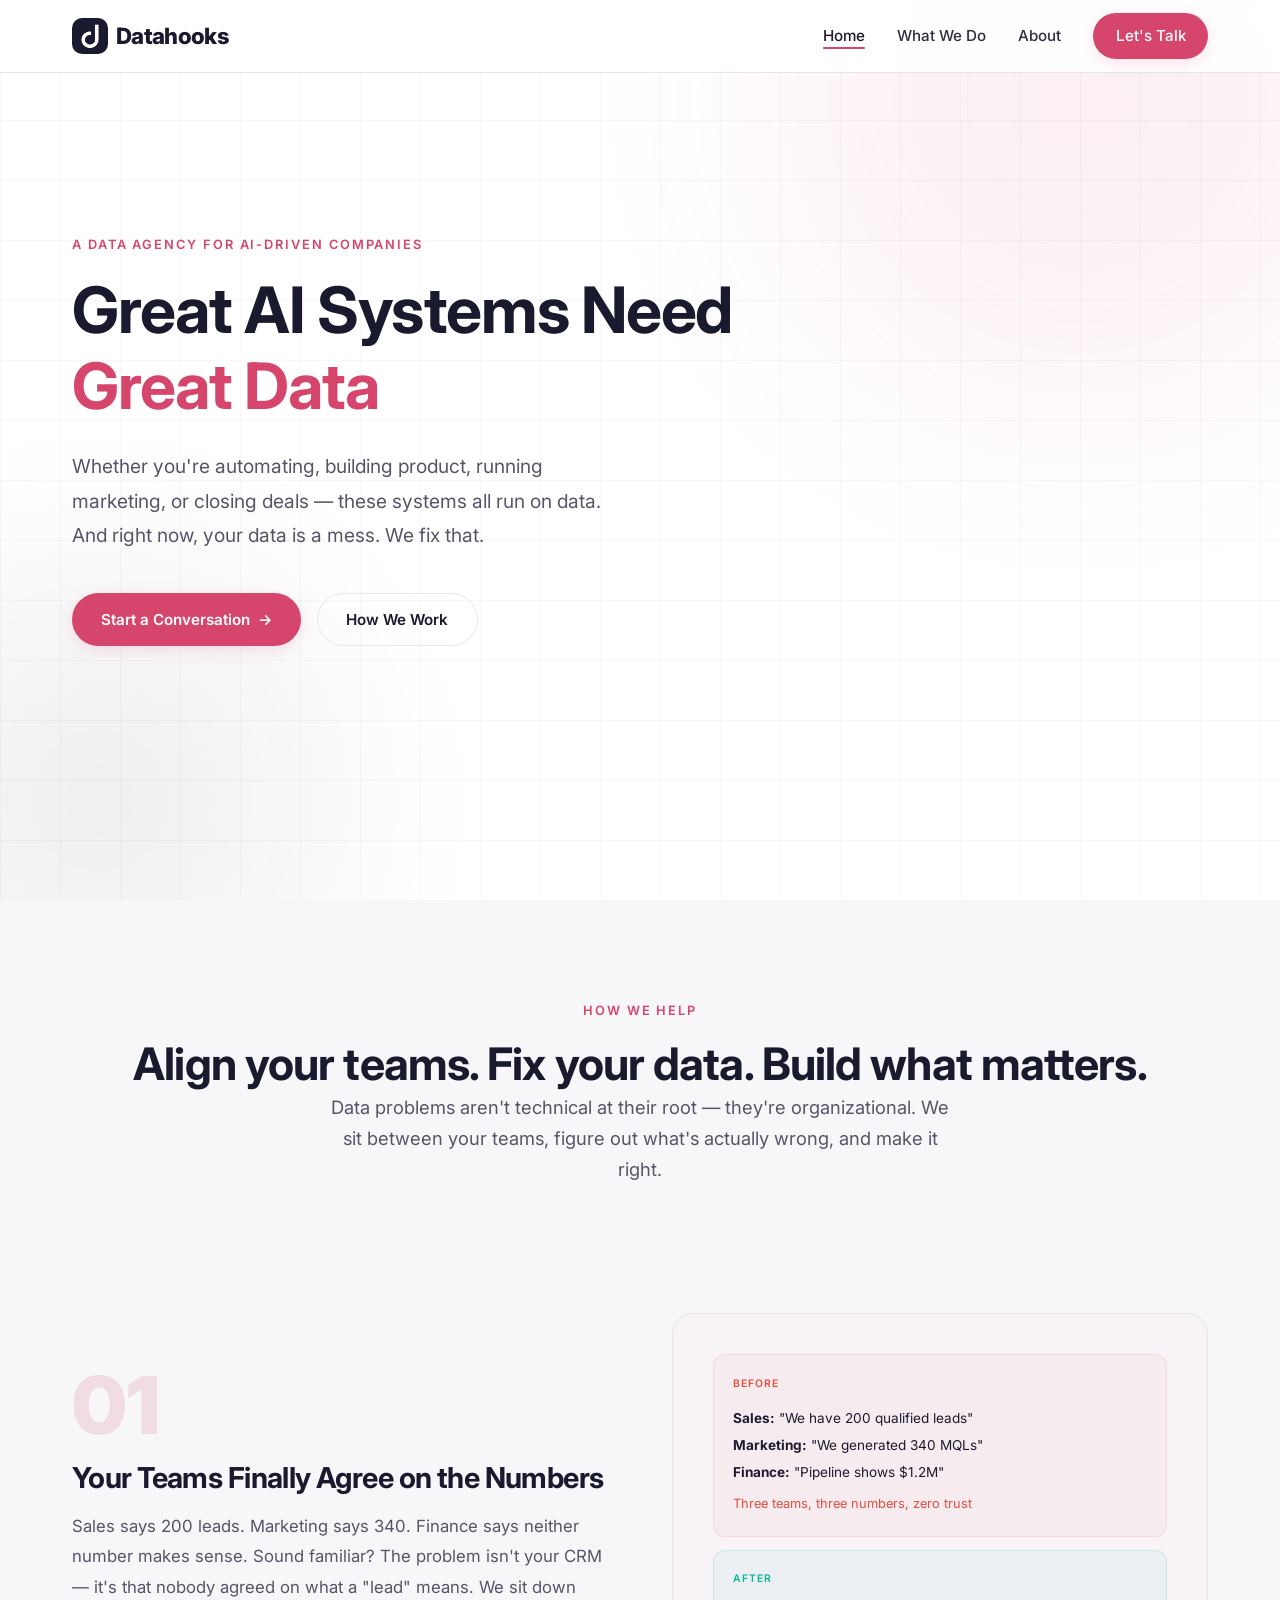
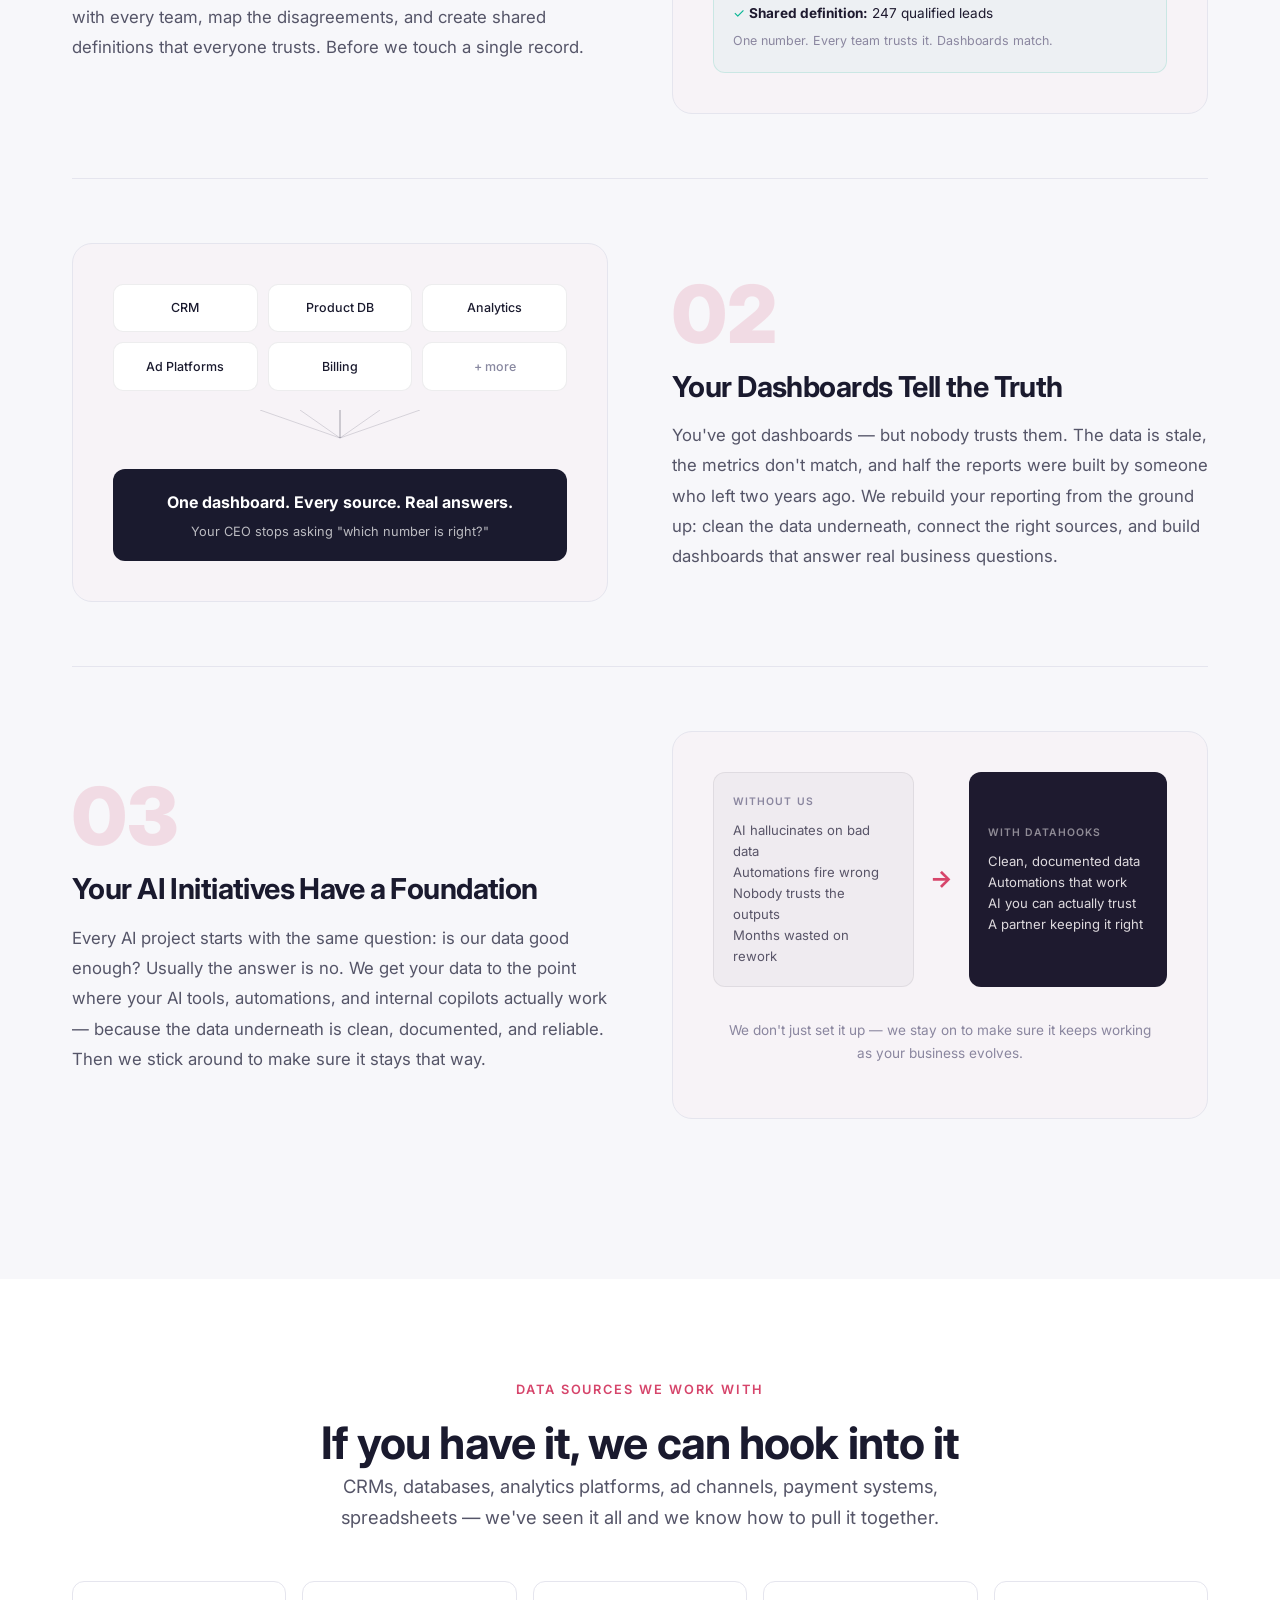
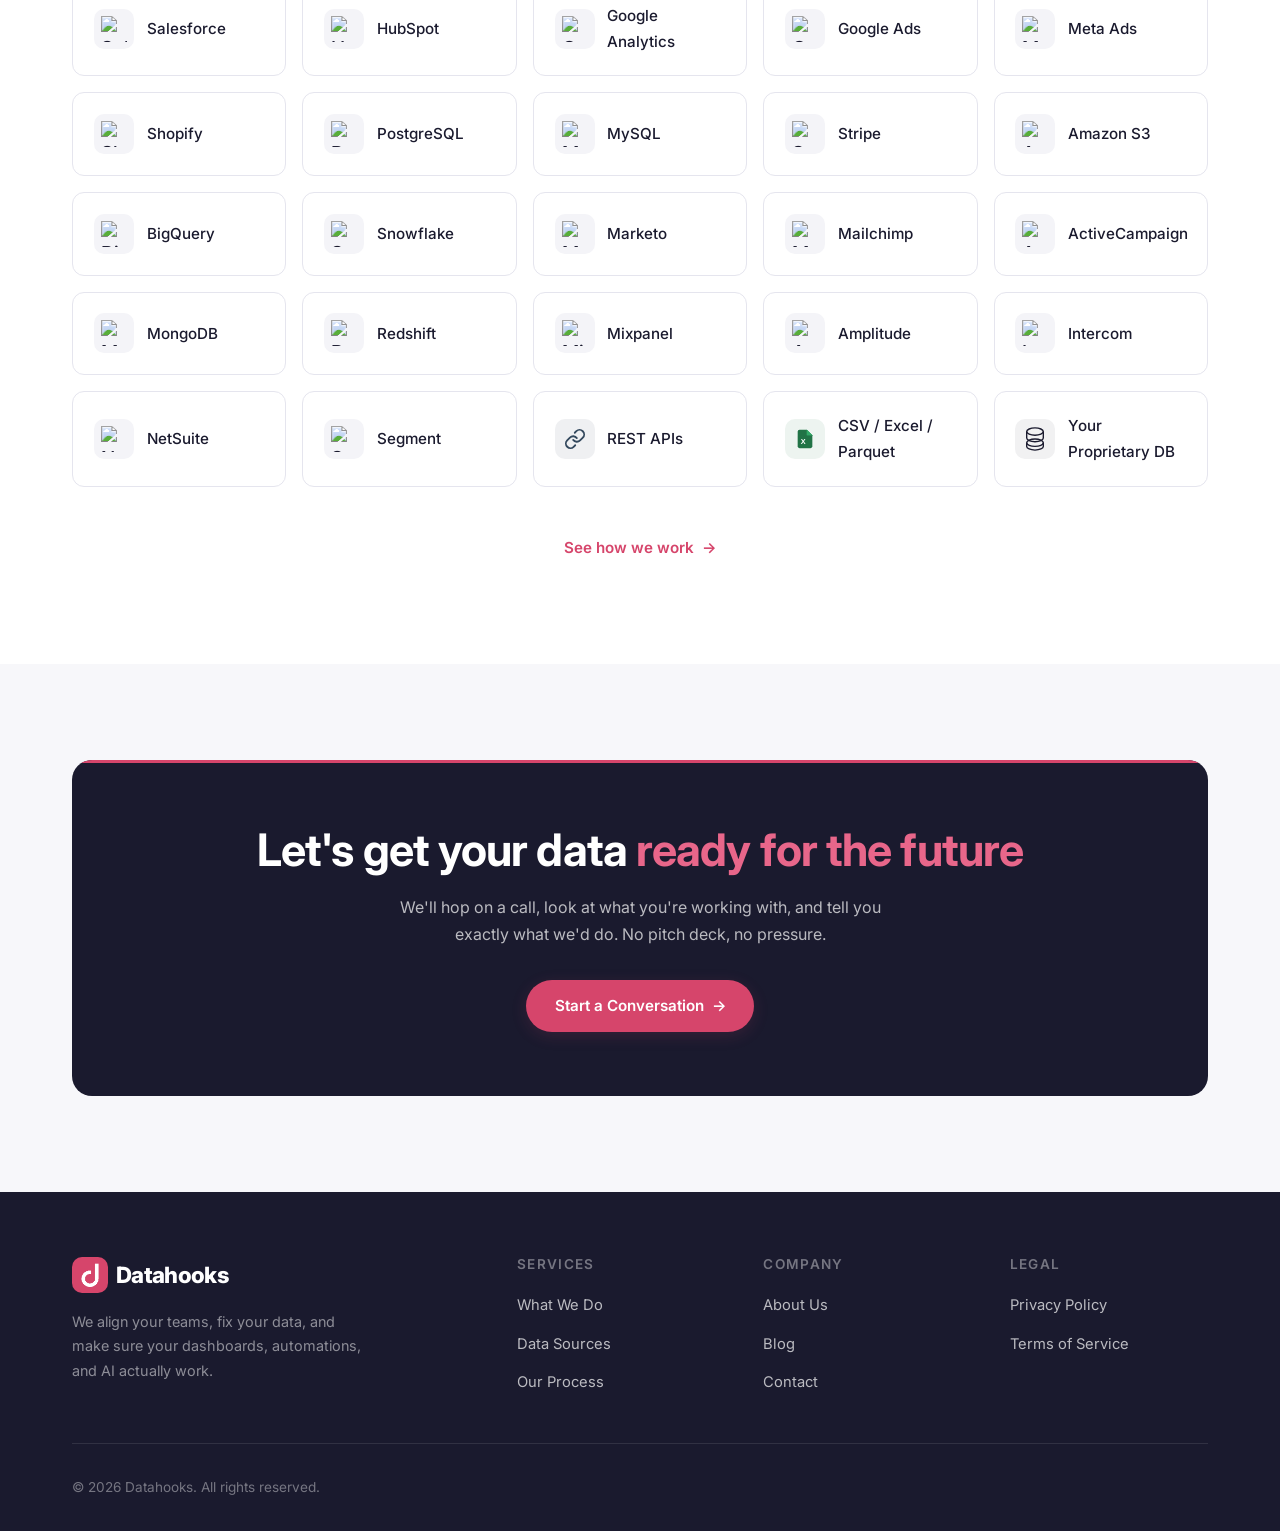
==== commit d1745c40: "Rename DataHooks to Datahooks (lowercase h) across all pages Co-Authored-By: Claude Opus 4.6 <norepl" ====
--- a/index.html
+++ b/index.html
@@ -3,17 +3,17 @@
 <head>
   <meta charset="UTF-8" />
   <meta name="viewport" content="width=device-width, initial-scale=1.0" />
-  <title>DataHooks — We Make Your Data Great</title>
-  <meta name="description" content="DataHooks is a data agency that aligns your teams, fixes your data, and builds the dashboards and automations your business actually needs." />
+  <title>Datahooks — We Make Your Data Great</title>
+  <meta name="description" content="Datahooks is a data agency that aligns your teams, fixes your data, and builds the dashboards and automations your business actually needs." />
     <link rel="canonical" href="https://datahooks.net/" />
   <meta property="og:type" content="website" />
   <meta property="og:url" content="https://datahooks.net/" />
-  <meta property="og:title" content="DataHooks — Great AI Systems Need Great Data" />
-  <meta property="og:description" content="DataHooks aligns your teams, fixes your data, and builds the dashboards, automations, and AI tools your business needs. Your ongoing data partner." />
-  <meta property="og:site_name" content="DataHooks" />
+  <meta property="og:title" content="Datahooks — Great AI Systems Need Great Data" />
+  <meta property="og:description" content="Datahooks aligns your teams, fixes your data, and builds the dashboards, automations, and AI tools your business needs. Your ongoing data partner." />
+  <meta property="og:site_name" content="Datahooks" />
   <meta name="twitter:card" content="summary" />
-  <meta name="twitter:title" content="DataHooks — Great AI Systems Need Great Data" />
-  <meta name="twitter:description" content="DataHooks aligns your teams, fixes your data, and builds the dashboards, automations, and AI tools your business needs. Your ongoing data partner." />
+  <meta name="twitter:title" content="Datahooks — Great AI Systems Need Great Data" />
+  <meta name="twitter:description" content="Datahooks aligns your teams, fixes your data, and builds the dashboards, automations, and AI tools your business needs. Your ongoing data partner." />
   <link rel="preconnect" href="https://fonts.googleapis.com" />
   <link href="https://fonts.googleapis.com/css2?family=Inter:wght@400;500;600;700;800;900&display=swap" rel="stylesheet" />
   <link rel="stylesheet" href="styles.css" />
@@ -21,9 +21,9 @@
   {
     "@context": "https://schema.org",
     "@type": "Organization",
-    "name": "DataHooks",
+    "name": "Datahooks",
     "url": "https://datahooks.net",
-    "description": "DataHooks aligns your teams, fixes your data, and builds the dashboards, automations, and AI tools your business needs.",
+    "description": "Datahooks aligns your teams, fixes your data, and builds the dashboards, automations, and AI tools your business needs.",
     "contactPoint": {
       "@type": "ContactPoint",
       "contactType": "sales",
@@ -39,7 +39,7 @@
   <nav class="navbar">
     <div class="container">
       <a href="/" class="logo">
-        <span class="logo-icon"><img src="assets/logo-d-white.png" alt="DataHooks" /></span> DataHooks
+        <span class="logo-icon"><img src="assets/logo-d-white.png" alt="Datahooks" /></span> Datahooks
       </a>
       <ul class="nav-links" id="navLinks">
         <li><a href="/" class="active">Home</a></li>
@@ -167,7 +167,7 @@
               </div>
               <div style="display:flex; align-items:center; font-size:1.5rem; color:var(--accent); font-weight:700;">→</div>
               <div style="flex:1; background:var(--navy); border-radius:12px; padding:1.2rem; display:flex; flex-direction:column; justify-content:center;">
-                <div style="font-size:0.65rem; text-transform:uppercase; letter-spacing:0.1em; color:rgba(255,255,255,0.5); margin-bottom:0.6rem; font-weight:600;">With DataHooks</div>
+                <div style="font-size:0.65rem; text-transform:uppercase; letter-spacing:0.1em; color:rgba(255,255,255,0.5); margin-bottom:0.6rem; font-weight:600;">With Datahooks</div>
                 <div style="font-size:0.82rem; color:rgba(255,255,255,0.85); line-height:1.6;">Clean, documented data<br/>Automations that work<br/>AI you can actually trust<br/>A partner keeping it right</div>
               </div>
             </div>
@@ -239,7 +239,7 @@
       <div class="footer-grid">
         <div class="footer-brand">
           <a href="/" class="logo">
-            <span class="logo-icon"><img src="assets/logo-d-white.png" alt="DataHooks" /></span> DataHooks
+            <span class="logo-icon"><img src="assets/logo-d-white.png" alt="Datahooks" /></span> Datahooks
           </a>
           <p>We align your teams, fix your data, and make sure your dashboards, automations, and AI actually work.</p>
         </div>
@@ -268,7 +268,7 @@
         </div>
       </div>
       <div class="footer-bottom">
-        <span>&copy; 2026 DataHooks. All rights reserved.</span>
+        <span>&copy; 2026 Datahooks. All rights reserved.</span>
       </div>
     </div>
   </footer>
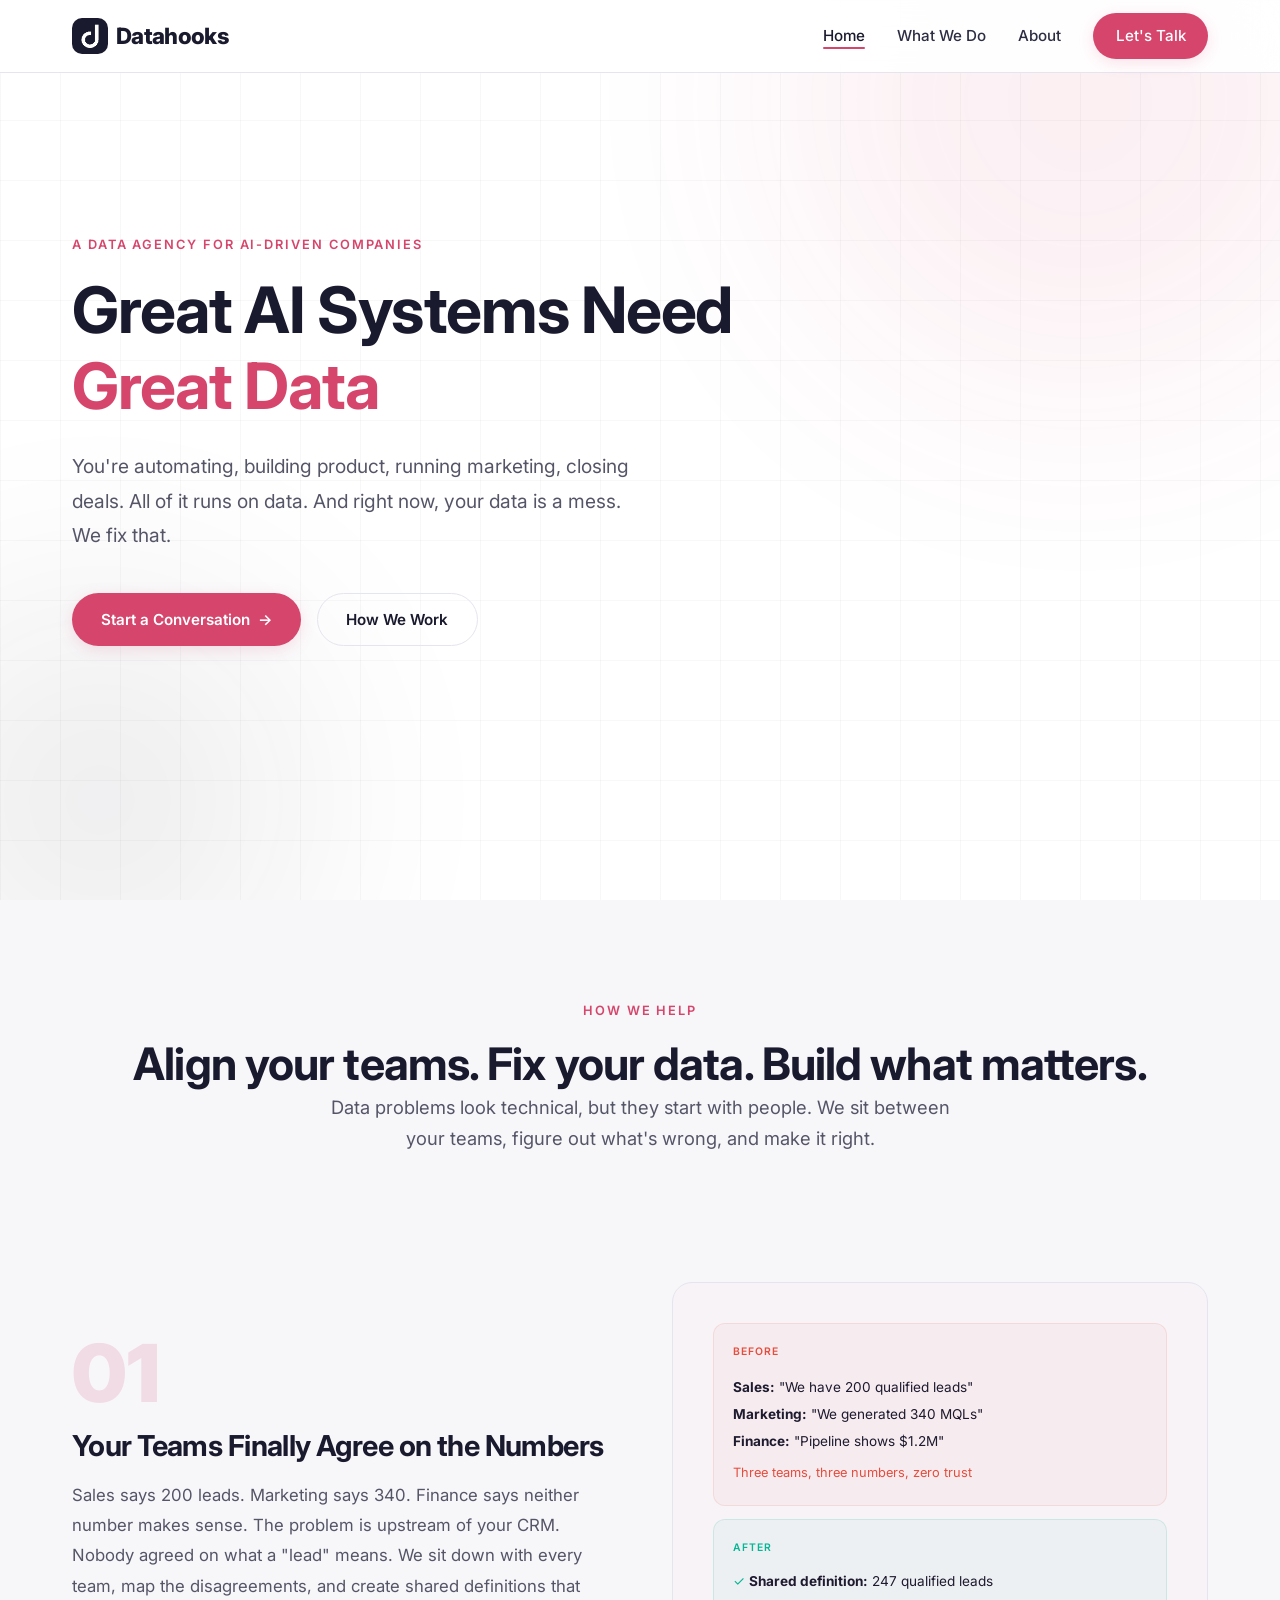
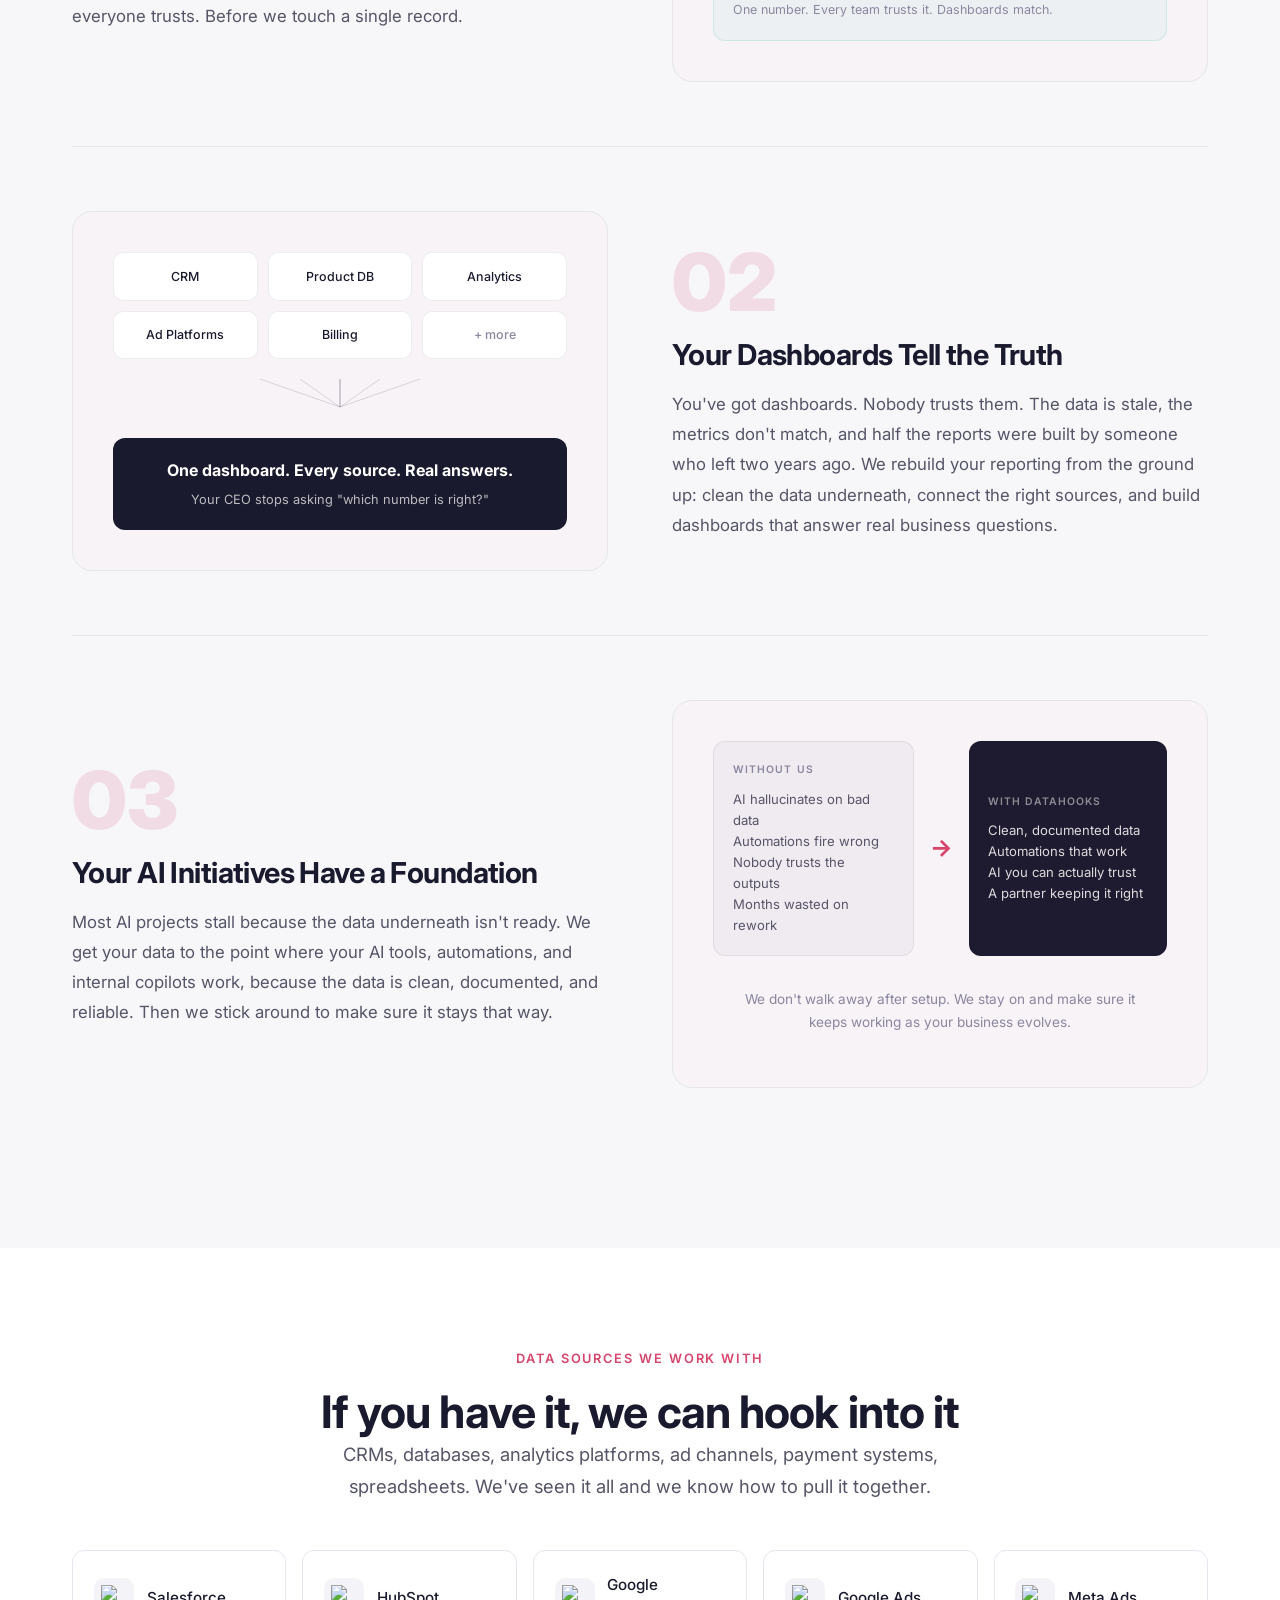
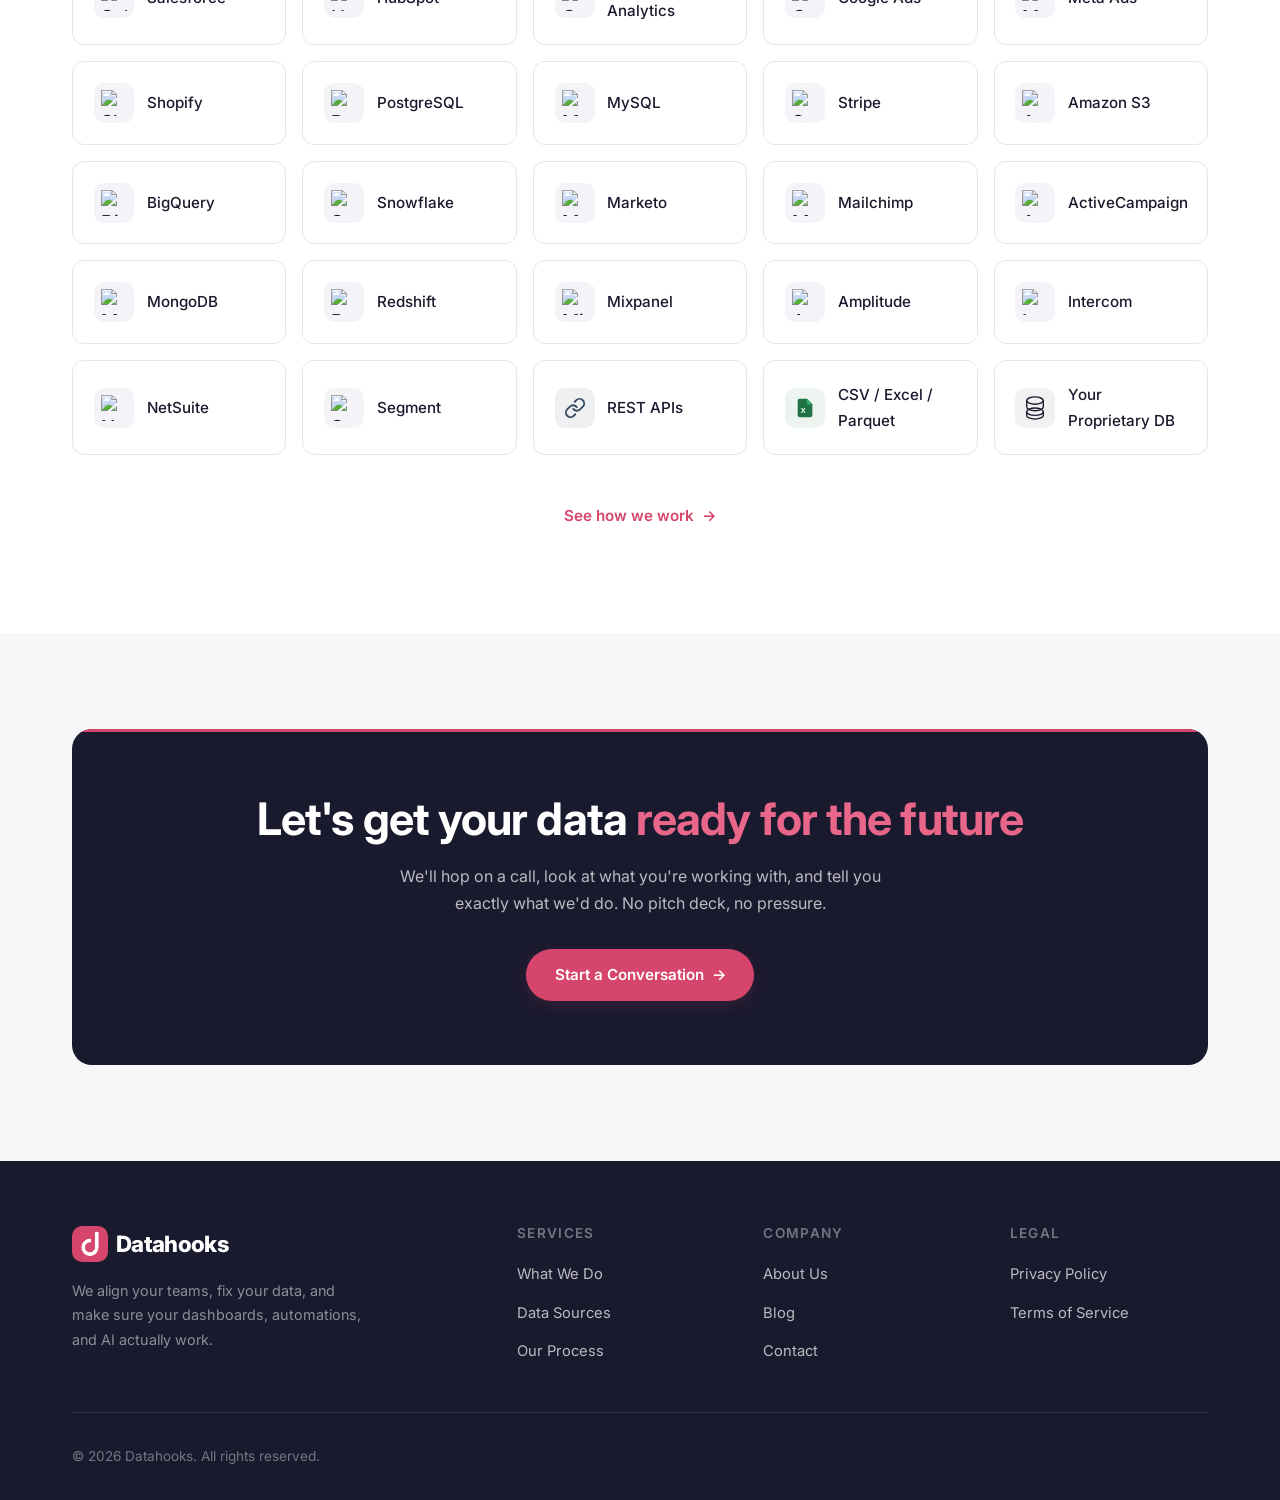
==== commit cffbdb1b: "Remove AI phrasing across all pages - Replace all em dashes with periods, commas, or pipes - Rewrite" ====
--- a/index.html
+++ b/index.html
@@ -3,16 +3,16 @@
 <head>
   <meta charset="UTF-8" />
   <meta name="viewport" content="width=device-width, initial-scale=1.0" />
-  <title>Datahooks — We Make Your Data Great</title>
+  <title>Datahooks | We Make Your Data Great</title>
   <meta name="description" content="Datahooks is a data agency that aligns your teams, fixes your data, and builds the dashboards and automations your business actually needs." />
     <link rel="canonical" href="https://datahooks.net/" />
   <meta property="og:type" content="website" />
   <meta property="og:url" content="https://datahooks.net/" />
-  <meta property="og:title" content="Datahooks — Great AI Systems Need Great Data" />
+  <meta property="og:title" content="Datahooks | Great AI Systems Need Great Data" />
   <meta property="og:description" content="Datahooks aligns your teams, fixes your data, and builds the dashboards, automations, and AI tools your business needs. Your ongoing data partner." />
   <meta property="og:site_name" content="Datahooks" />
   <meta name="twitter:card" content="summary" />
-  <meta name="twitter:title" content="Datahooks — Great AI Systems Need Great Data" />
+  <meta name="twitter:title" content="Datahooks | Great AI Systems Need Great Data" />
   <meta name="twitter:description" content="Datahooks aligns your teams, fixes your data, and builds the dashboards, automations, and AI tools your business needs. Your ongoing data partner." />
   <link rel="preconnect" href="https://fonts.googleapis.com" />
   <link href="https://fonts.googleapis.com/css2?family=Inter:wght@400;500;600;700;800;900&display=swap" rel="stylesheet" />
@@ -64,7 +64,7 @@
       <div class="hero-content">
         <span class="section-label">A Data Agency for AI-Driven Companies</span>
         <h1>Great AI Systems Need <span class="gradient-text">Great Data</span></h1>
-        <p>Whether you're automating, building product, running marketing, or closing deals — these systems all run on data. And right now, your data is a mess. We fix that.</p>
+        <p>You're automating, building product, running marketing, closing deals. All of it runs on data. And right now, your data is a mess. We fix that.</p>
         <div class="hero-actions">
           <a href="/contact/" class="btn btn-primary">Start a Conversation <span>→</span></a>
           <a href="/solutions/" class="btn btn-secondary">How We Work</a>
@@ -79,7 +79,7 @@
       <div style="text-align:center; margin-bottom:4rem;">
         <span class="section-label">How We Help</span>
         <h2>Align your teams. Fix your data. Build what matters.</h2>
-        <p class="section-subtitle">Data problems aren't technical at their root — they're organizational. We sit between your teams, figure out what's actually wrong, and make it right.</p>
+        <p class="section-subtitle">Data problems look technical, but they start with people. We sit between your teams, figure out what's wrong, and make it right.</p>
       </div>
 
       <!-- Phase 1: Align -->
@@ -87,7 +87,7 @@
         <div class="value-prop-text">
           <div class="value-prop-number">01</div>
           <h3>Your Teams Finally Agree on the Numbers</h3>
-          <p>Sales says 200 leads. Marketing says 340. Finance says neither number makes sense. Sound familiar? The problem isn't your CRM — it's that nobody agreed on what a "lead" means. We sit down with every team, map the disagreements, and create shared definitions that everyone trusts. Before we touch a single record.</p>
+          <p>Sales says 200 leads. Marketing says 340. Finance says neither number makes sense. The problem is upstream of your CRM. Nobody agreed on what a "lead" means. We sit down with every team, map the disagreements, and create shared definitions that everyone trusts. Before we touch a single record.</p>
         </div>
         <div class="value-prop-visual">
           <div style="width:100%;">
@@ -118,7 +118,7 @@
         <div class="value-prop-text">
           <div class="value-prop-number">02</div>
           <h3>Your Dashboards Tell the Truth</h3>
-          <p>You've got dashboards — but nobody trusts them. The data is stale, the metrics don't match, and half the reports were built by someone who left two years ago. We rebuild your reporting from the ground up: clean the data underneath, connect the right sources, and build dashboards that answer real business questions.</p>
+          <p>You've got dashboards. Nobody trusts them. The data is stale, the metrics don't match, and half the reports were built by someone who left two years ago. We rebuild your reporting from the ground up: clean the data underneath, connect the right sources, and build dashboards that answer real business questions.</p>
         </div>
         <div class="value-prop-visual">
           <div style="width:100%; position:relative;">
@@ -155,7 +155,7 @@
         <div class="value-prop-text">
           <div class="value-prop-number">03</div>
           <h3>Your AI Initiatives Have a Foundation</h3>
-          <p>Every AI project starts with the same question: is our data good enough? Usually the answer is no. We get your data to the point where your AI tools, automations, and internal copilots actually work — because the data underneath is clean, documented, and reliable. Then we stick around to make sure it stays that way.</p>
+          <p>Most AI projects stall because the data underneath isn't ready. We get your data to the point where your AI tools, automations, and internal copilots work, because the data is clean, documented, and reliable. Then we stick around to make sure it stays that way.</p>
         </div>
         <div class="value-prop-visual">
           <div style="width:100%;">
@@ -172,7 +172,7 @@
               </div>
             </div>
             <!-- Punchline -->
-            <div style="text-align:center; padding:0.8rem; font-size:0.85rem; color:var(--text-muted);">We don't just set it up — we stay on to make sure it keeps working as your business evolves.</div>
+            <div style="text-align:center; padding:0.8rem; font-size:0.85rem; color:var(--text-muted);">We don't walk away after setup. We stay on and make sure it keeps working as your business evolves.</div>
           </div>
         </div>
       </div>
@@ -185,7 +185,7 @@
       <div style="text-align:center; margin-bottom:3rem;">
         <span class="section-label">Data Sources We Work With</span>
         <h2>If you have it, we can hook into it</h2>
-        <p class="section-subtitle">CRMs, databases, analytics platforms, ad channels, payment systems, spreadsheets — we've seen it all and we know how to pull it together.</p>
+        <p class="section-subtitle">CRMs, databases, analytics platforms, ad channels, payment systems, spreadsheets. We've seen it all and we know how to pull it together.</p>
       </div>
 
       <div class="integrations-grid">
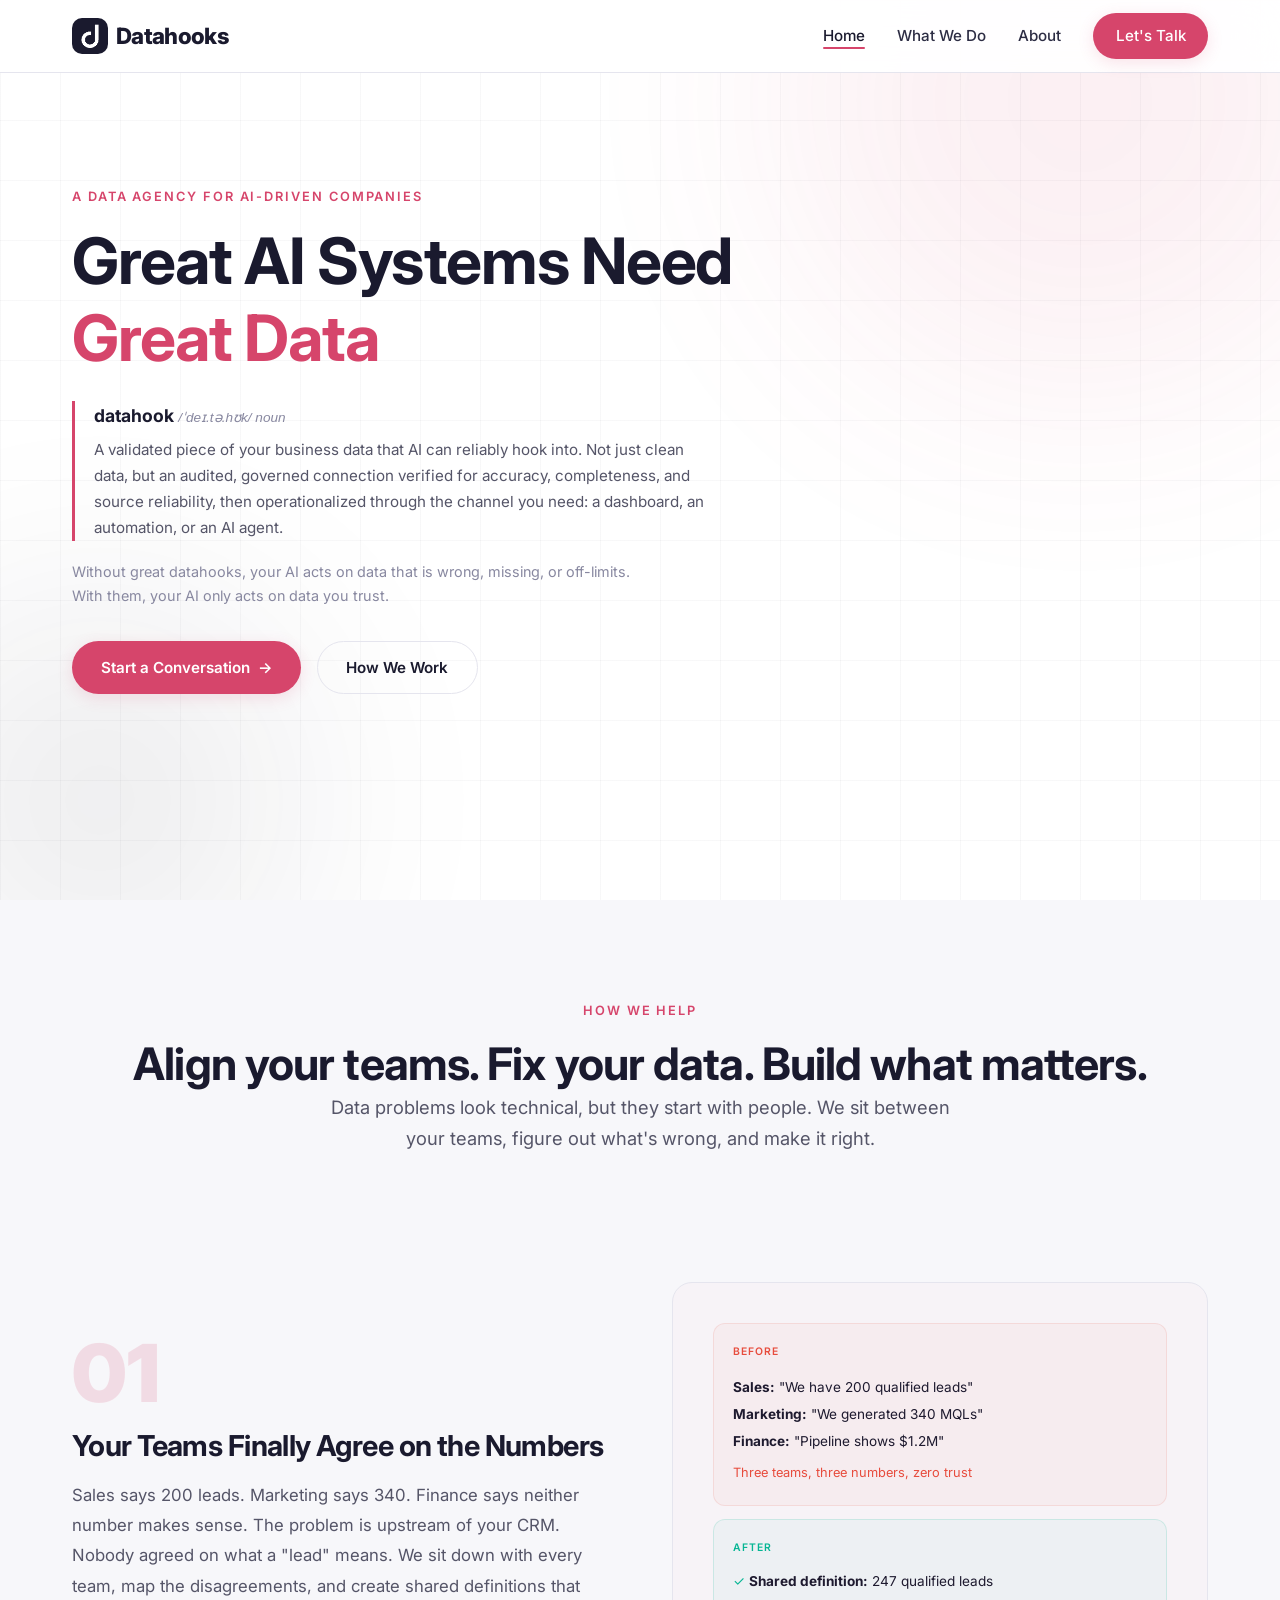
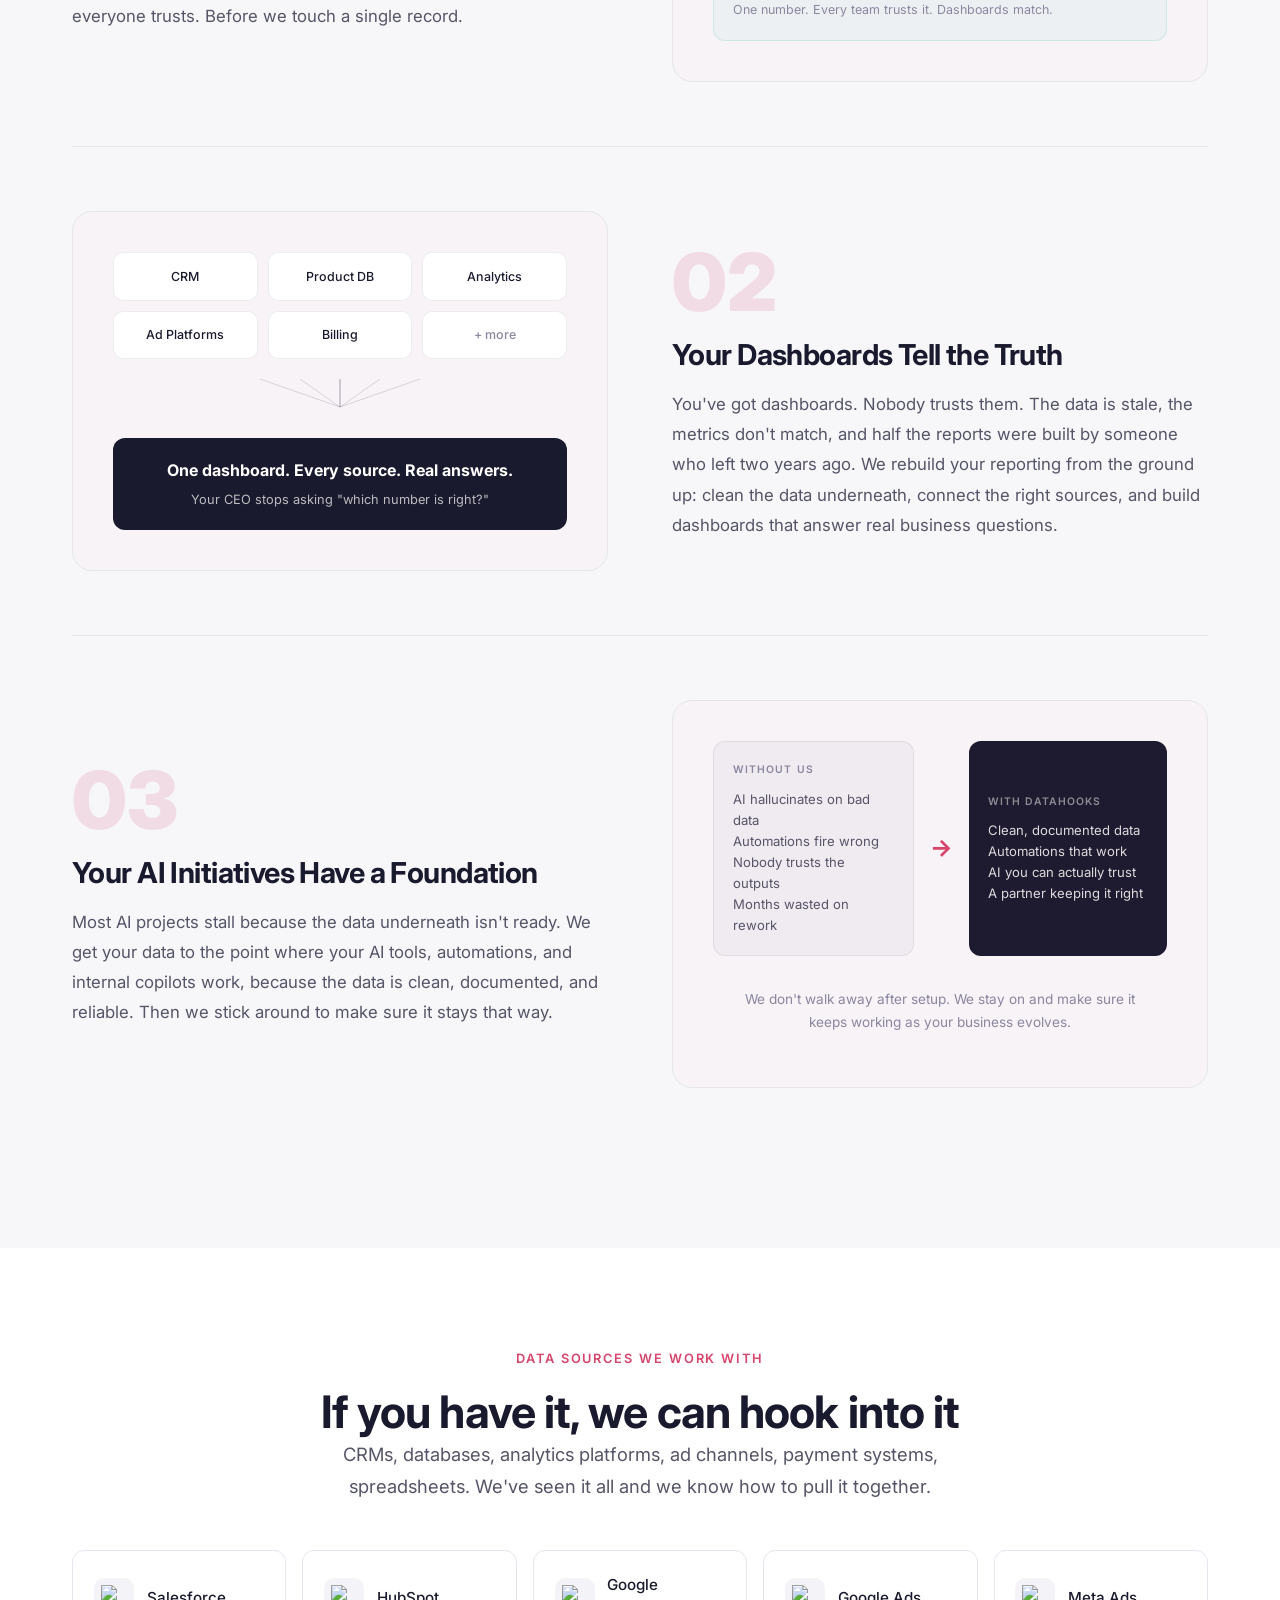
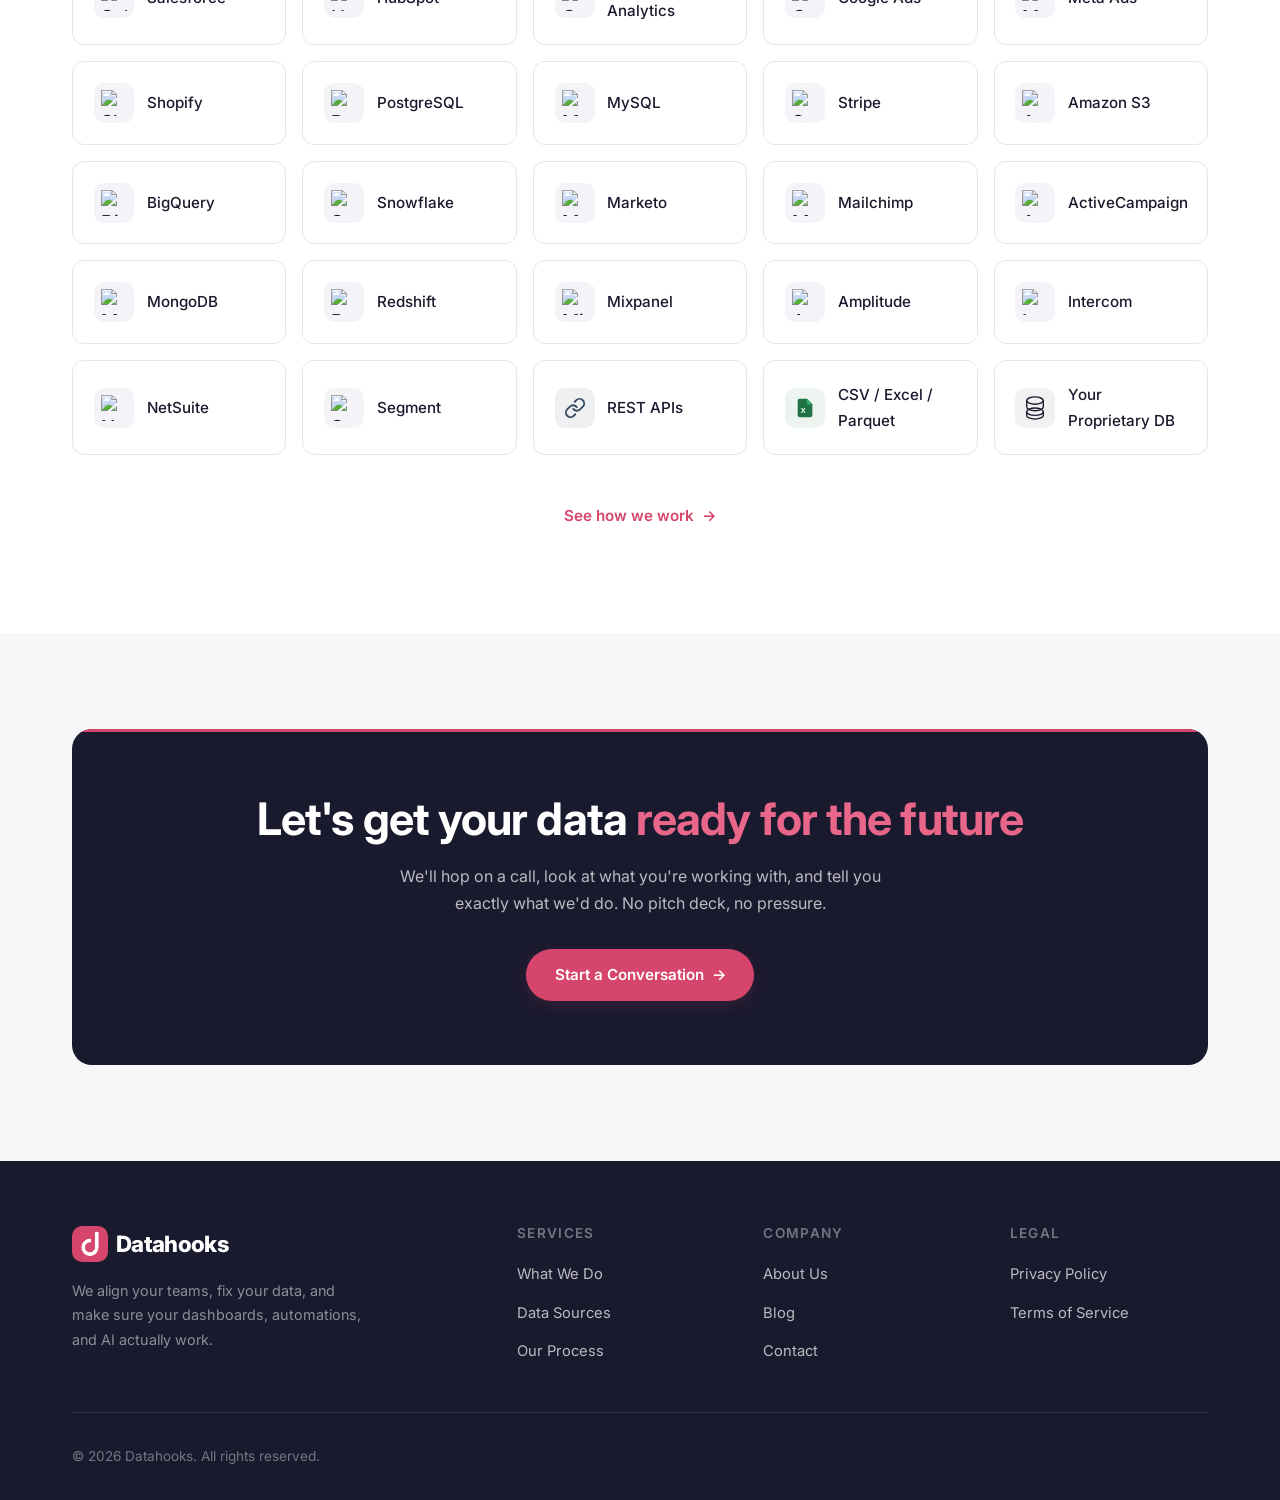
==== commit f7d96e83: "Add datahook definition to homepage hero Dictionary-style definition block explaining what a datahoo" ====
--- a/index.html
+++ b/index.html
@@ -2,6 +2,10 @@
 <html lang="en">
 <head>
   <meta charset="UTF-8" />
+  <link rel="icon" type="image/x-icon" href="favicon.ico" />
+  <link rel="icon" type="image/png" sizes="32x32" href="assets/favicon-32.png" />
+  <link rel="icon" type="image/png" sizes="16x16" href="assets/favicon-16.png" />
+  <link rel="apple-touch-icon" sizes="180x180" href="assets/apple-touch-icon.png" />
   <meta name="viewport" content="width=device-width, initial-scale=1.0" />
   <title>Datahooks | We Make Your Data Great</title>
   <meta name="description" content="Datahooks is a data agency that aligns your teams, fixes your data, and builds the dashboards and automations your business actually needs." />
@@ -64,7 +68,11 @@
       <div class="hero-content">
         <span class="section-label">A Data Agency for AI-Driven Companies</span>
         <h1>Great AI Systems Need <span class="gradient-text">Great Data</span></h1>
-        <p>You're automating, building product, running marketing, closing deals. All of it runs on data. And right now, your data is a mess. We fix that.</p>
+        <div class="hero-definition">
+          <div class="def-term"><strong>datahook</strong> <span>/ˈdeɪ.tə.hʊk/ noun</span></div>
+          <div class="def-body">A validated piece of your business data that AI can reliably hook into. Not just clean data, but an audited, governed connection verified for accuracy, completeness, and source reliability, then operationalized through the channel you need: a dashboard, an automation, or an AI agent.</div>
+        </div>
+        <div class="hero-tagline">Without great datahooks, your AI acts on data that is wrong, missing, or off-limits.<br/>With them, your AI only acts on data you trust.</div>
         <div class="hero-actions">
           <a href="/contact/" class="btn btn-primary">Start a Conversation <span>→</span></a>
           <a href="/solutions/" class="btn btn-secondary">How We Work</a>
--- a/styles.css
+++ b/styles.css
@@ -375,6 +375,39 @@
   line-height: 1.8;
 }
 
+.hero-definition {
+  margin-top: 1.5rem;
+  border-left: 3px solid var(--accent);
+  padding-left: 1.2rem;
+  max-width: 640px;
+}
+.hero-definition .def-term {
+  margin-bottom: 0.4rem;
+}
+.hero-definition .def-term strong {
+  color: var(--navy);
+  font-size: 1.1rem;
+}
+.hero-definition .def-term span {
+  color: var(--text-muted);
+  font-size: 0.85rem;
+  font-style: italic;
+}
+.hero-definition .def-body {
+  color: var(--text-secondary);
+  font-size: 0.95rem;
+  line-height: 1.7;
+  margin-bottom: 0;
+}
+.hero-tagline {
+  margin-top: 1.2rem;
+  margin-bottom: 2rem;
+  color: var(--text-muted);
+  font-size: 0.9rem;
+  max-width: 640px;
+  line-height: 1.7;
+}
+
 .hero-actions {
   display: flex;
   gap: 1rem;
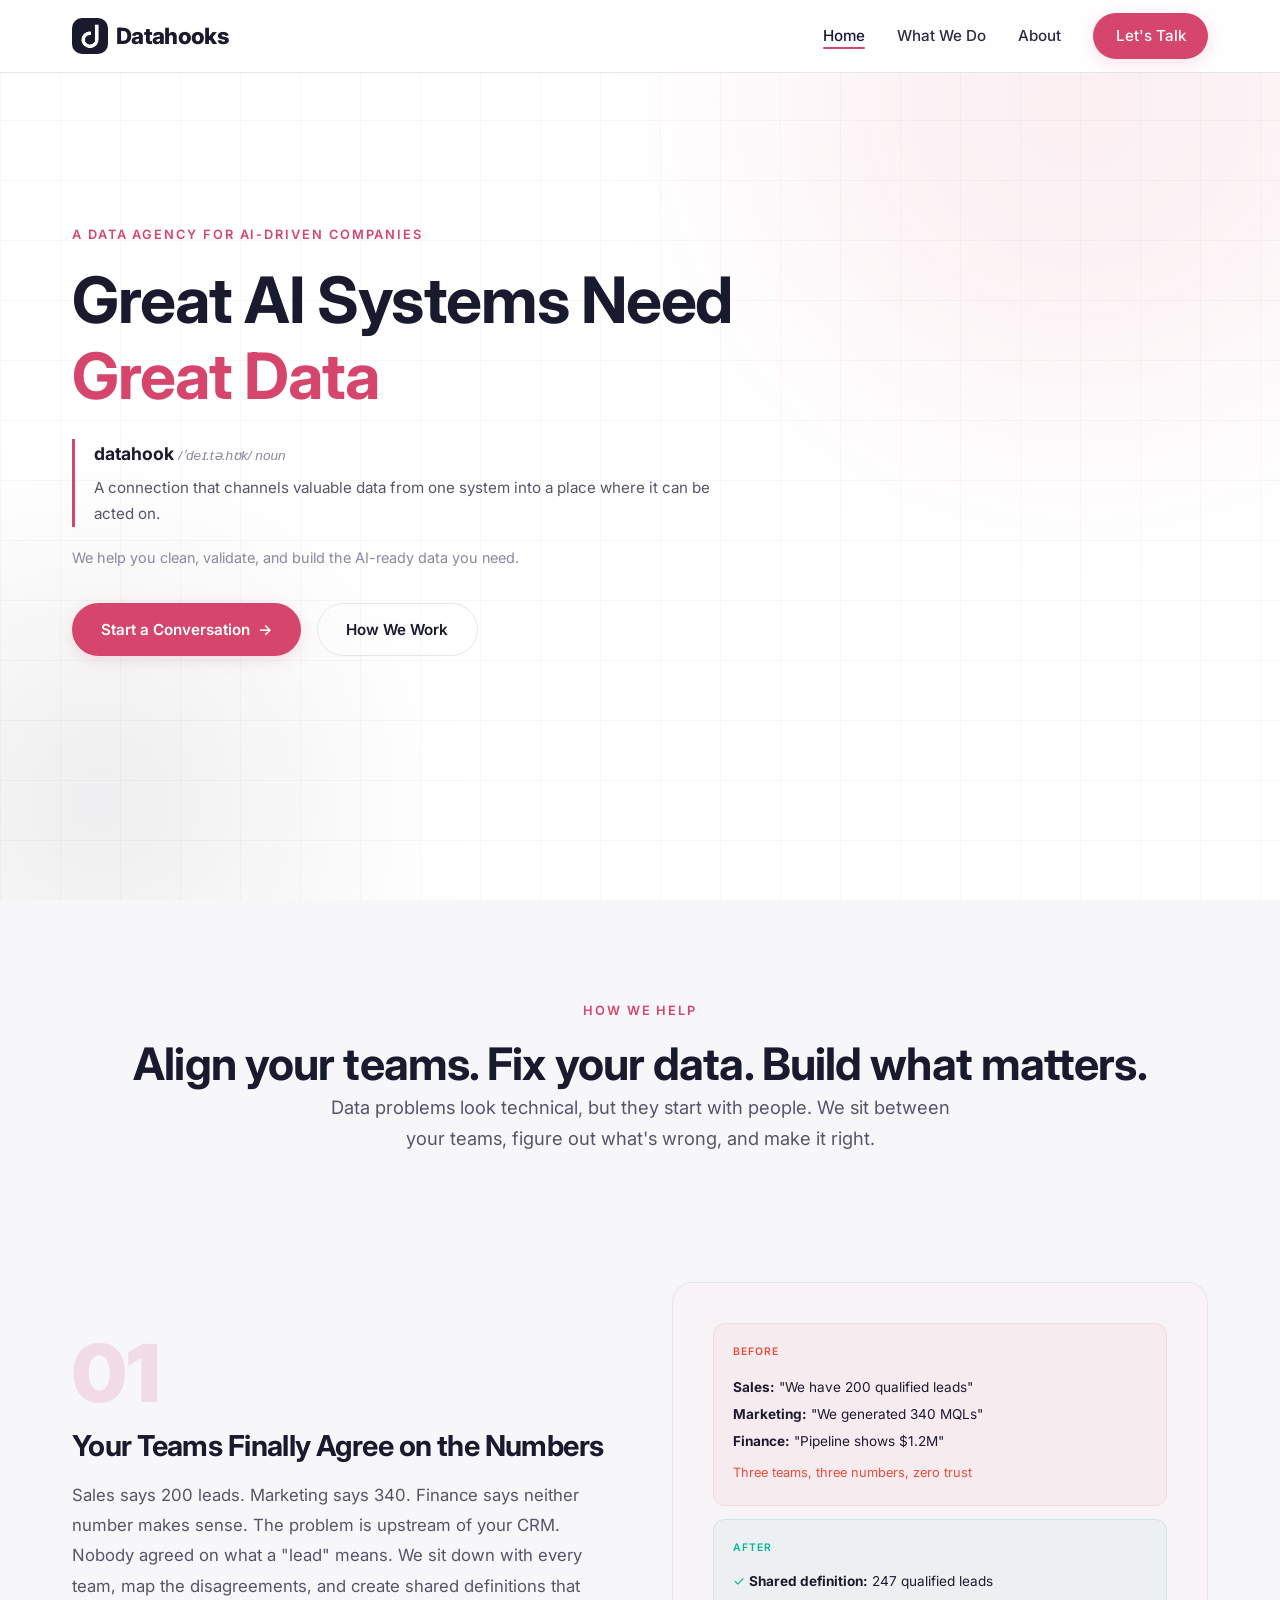
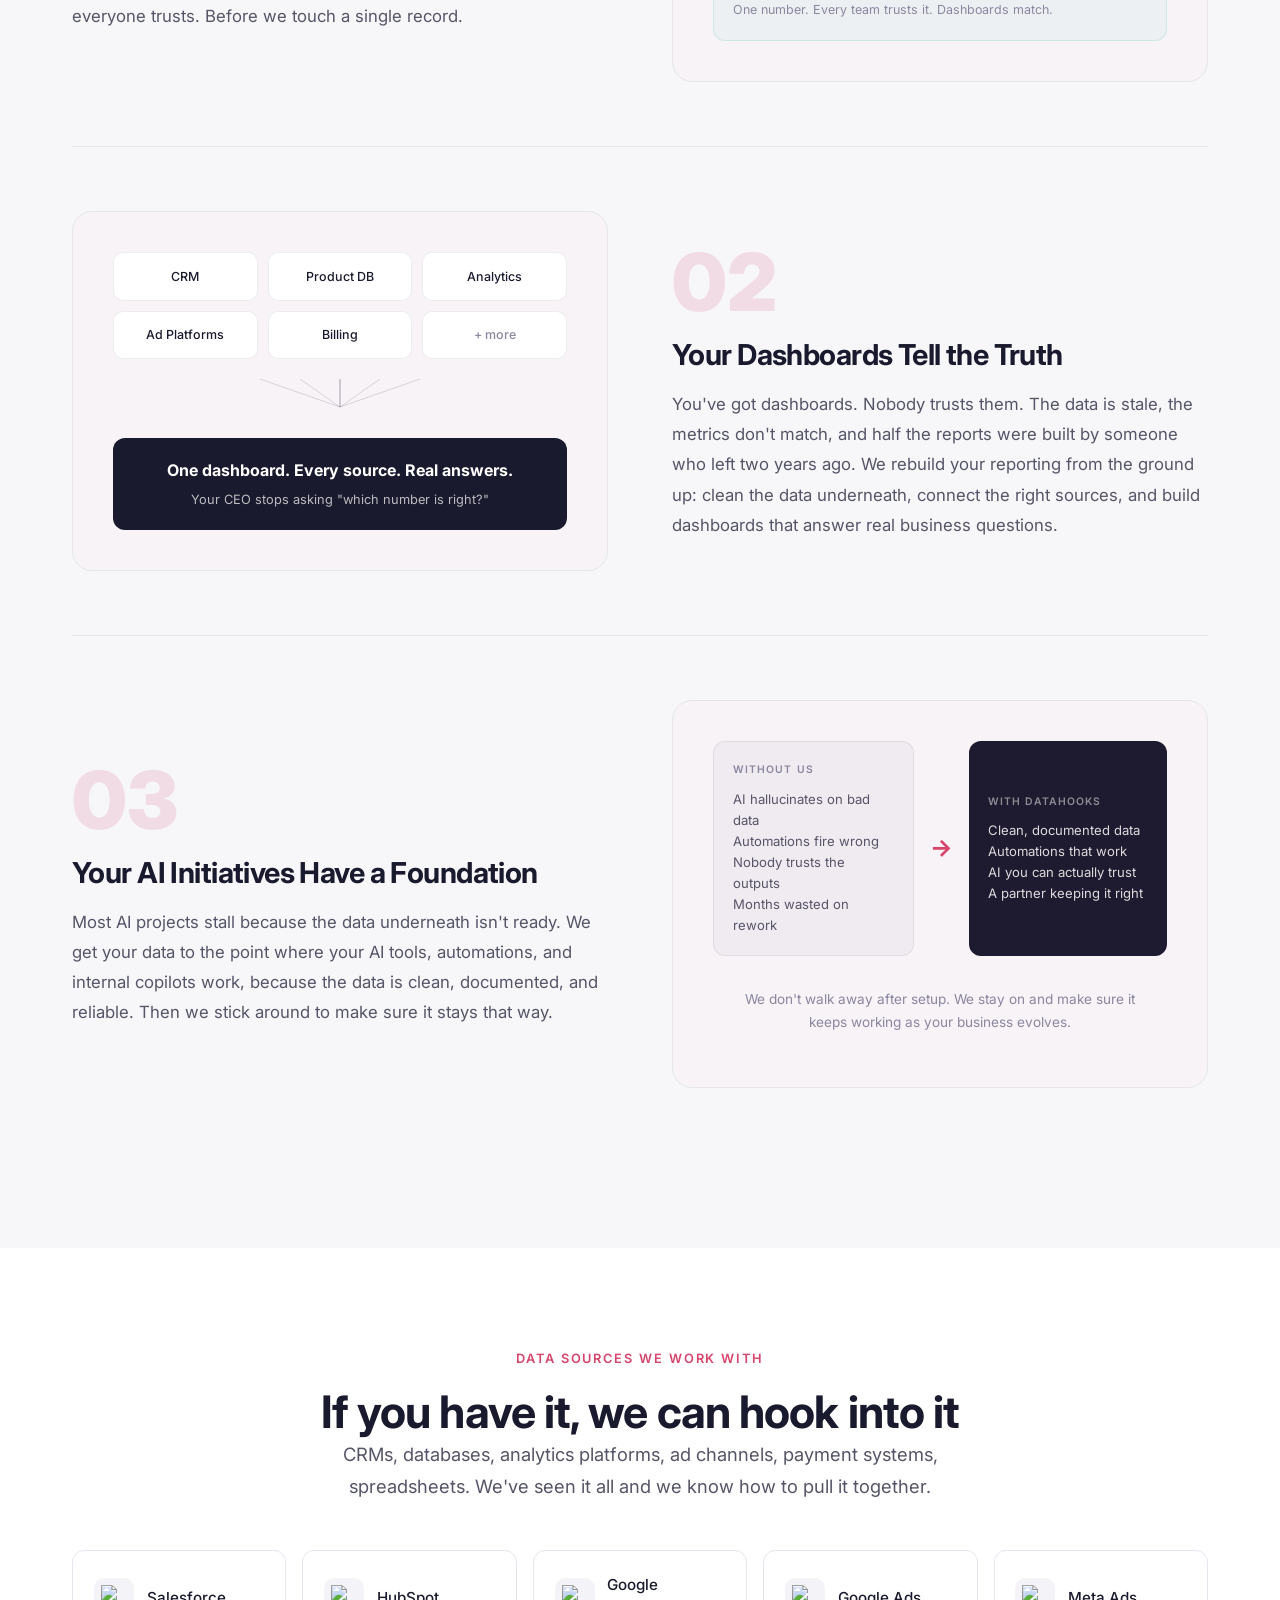
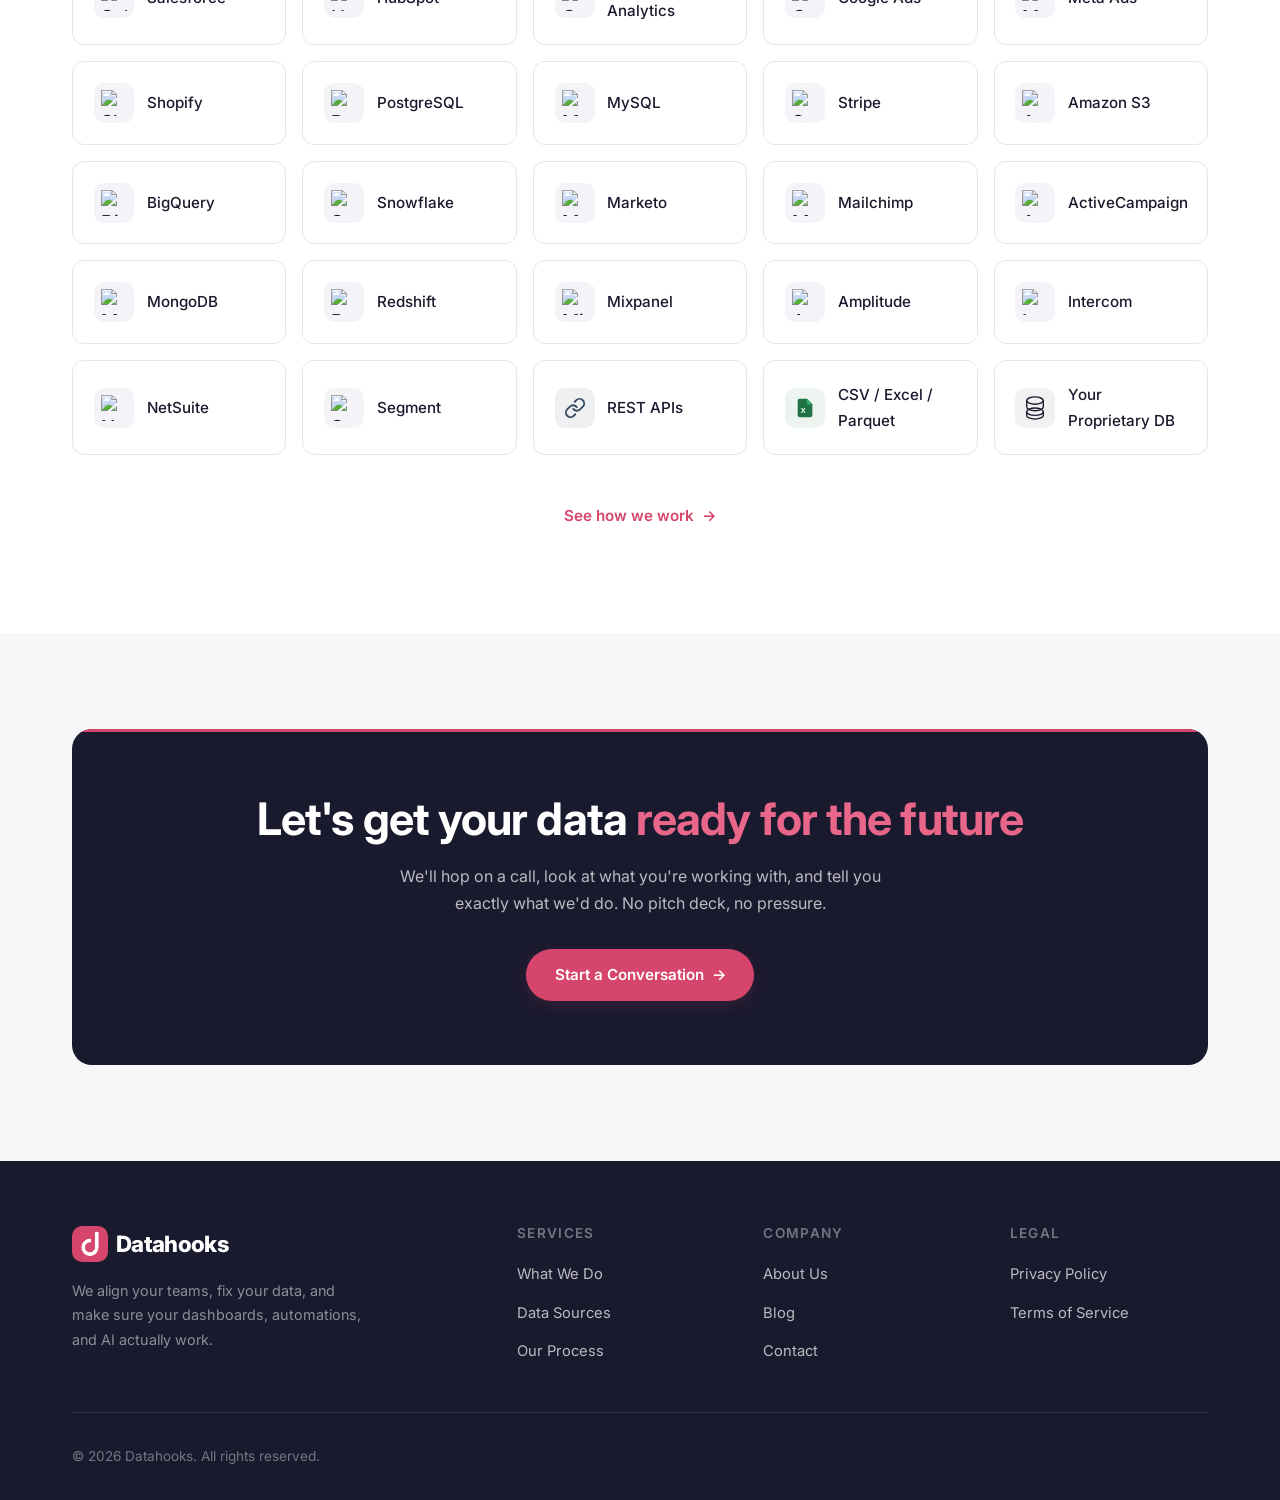
==== commit 98d9238a: "Refine datahook definition and tagline on homepage Simplified definition to a single clear sentence." ====
--- a/index.html
+++ b/index.html
@@ -70,9 +70,9 @@
         <h1>Great AI Systems Need <span class="gradient-text">Great Data</span></h1>
         <div class="hero-definition">
           <div class="def-term"><strong>datahook</strong> <span>/ˈdeɪ.tə.hʊk/ noun</span></div>
-          <div class="def-body">A validated piece of your business data that AI can reliably hook into. Not just clean data, but an audited, governed connection verified for accuracy, completeness, and source reliability, then operationalized through the channel you need: a dashboard, an automation, or an AI agent.</div>
-        </div>
-        <div class="hero-tagline">Without great datahooks, your AI acts on data that is wrong, missing, or off-limits.<br/>With them, your AI only acts on data you trust.</div>
+          <div class="def-body">A connection that channels valuable data from one system into a place where it can be acted on.</div>
+        </div>
+        <div class="hero-tagline">We help you clean, validate, and build the AI-ready data you need.</div>
         <div class="hero-actions">
           <a href="/contact/" class="btn btn-primary">Start a Conversation <span>→</span></a>
           <a href="/solutions/" class="btn btn-secondary">How We Work</a>
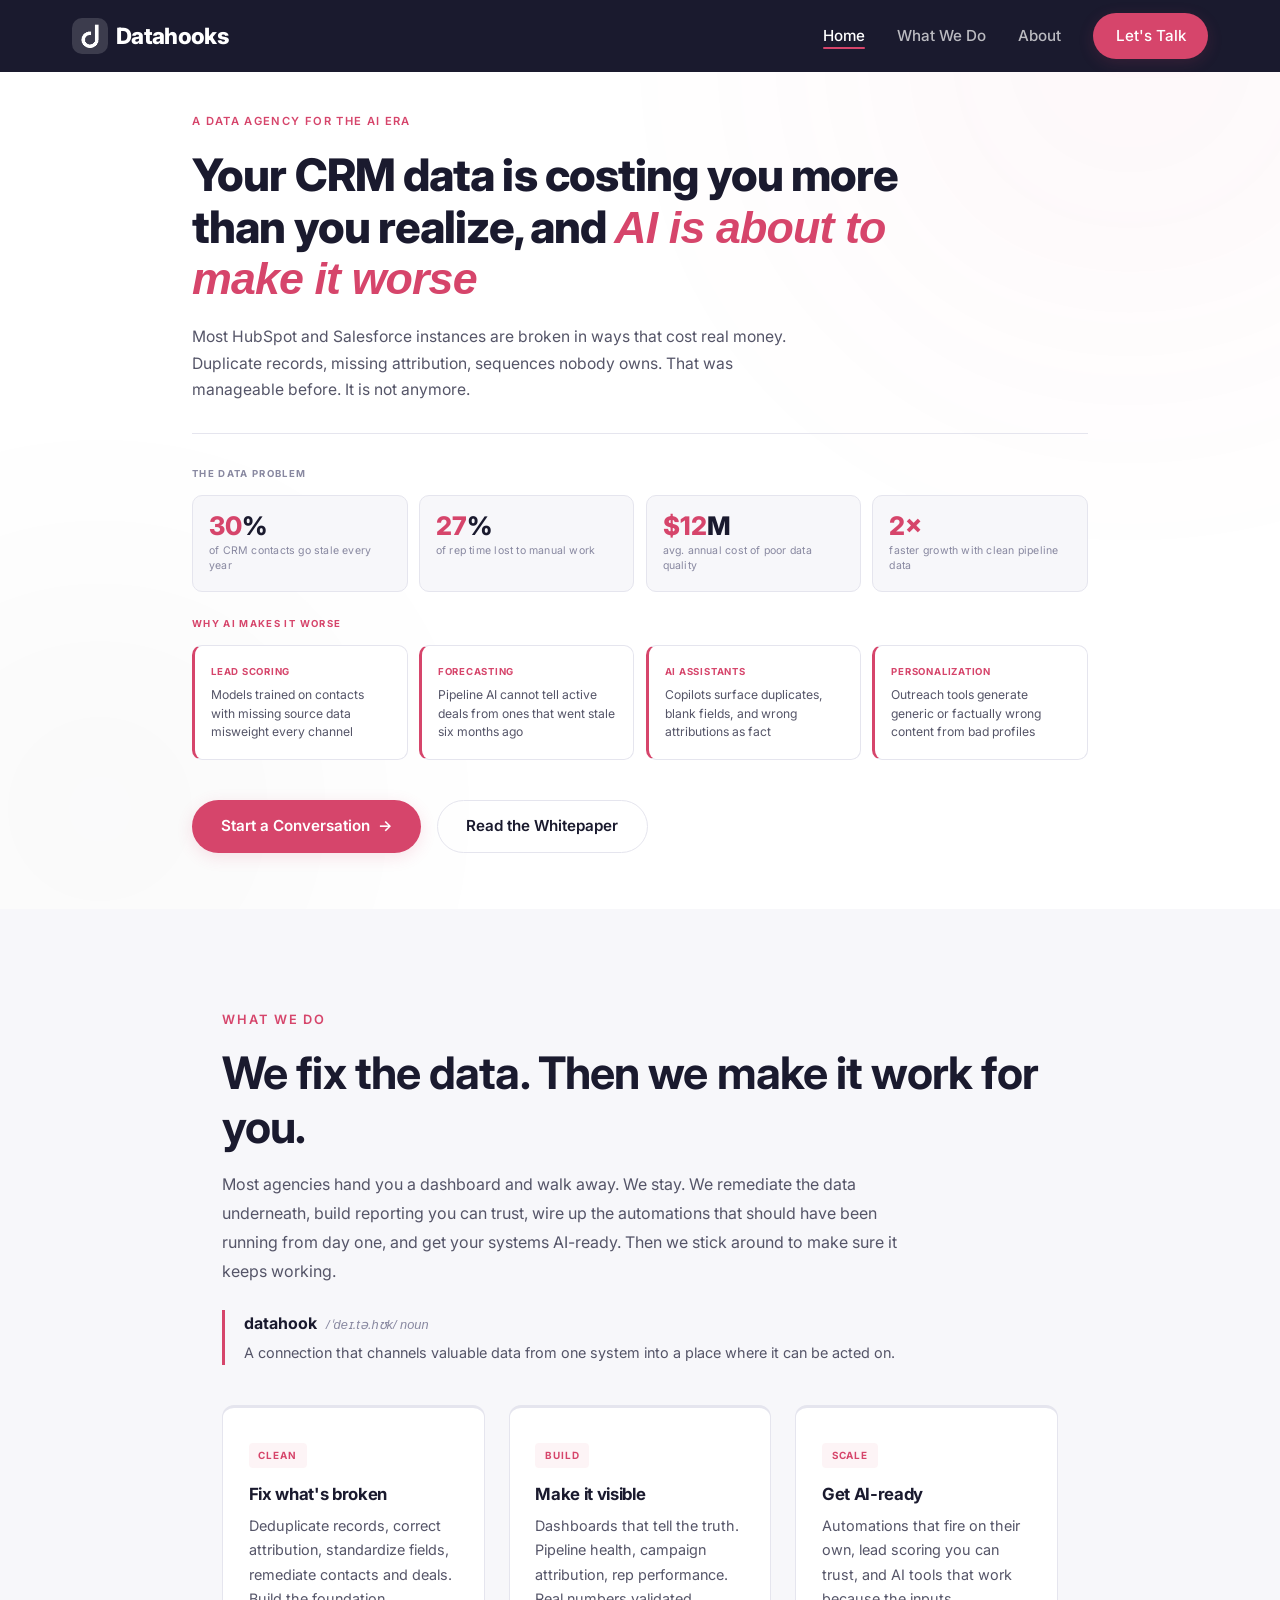
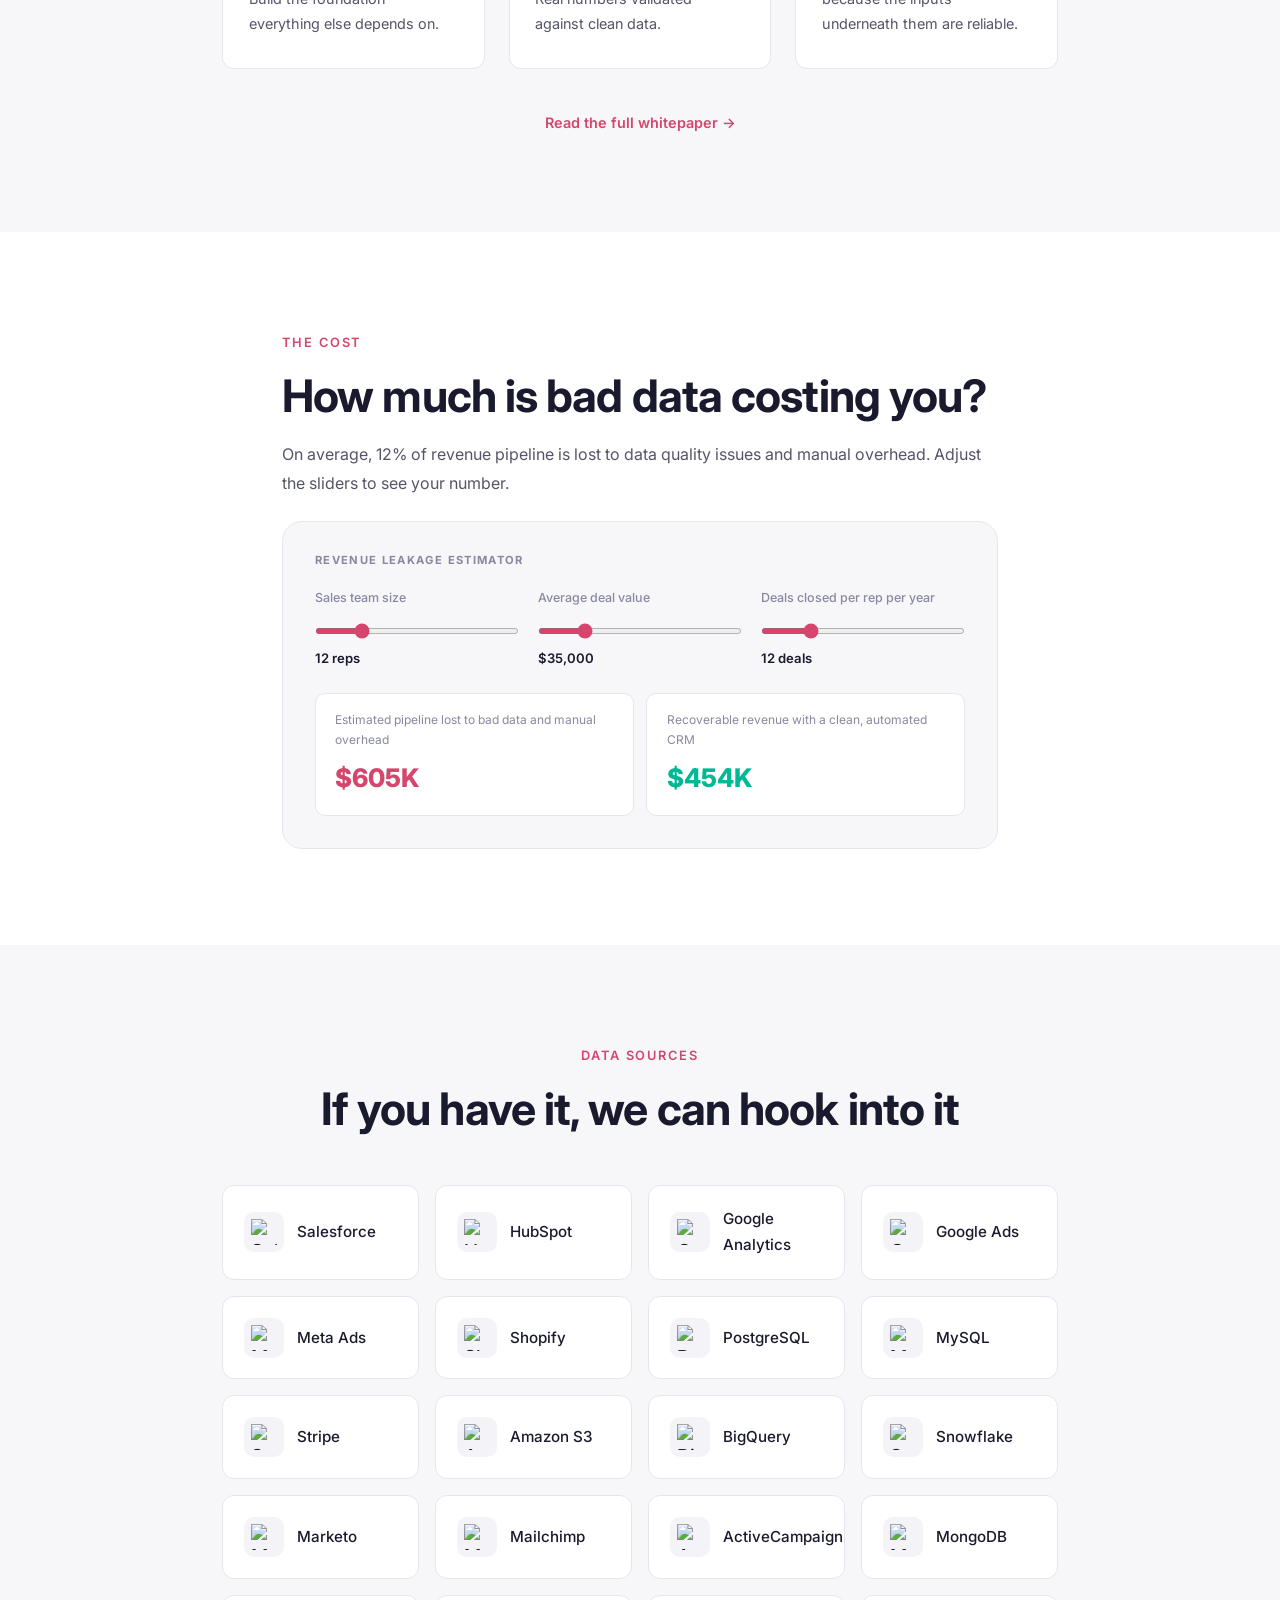
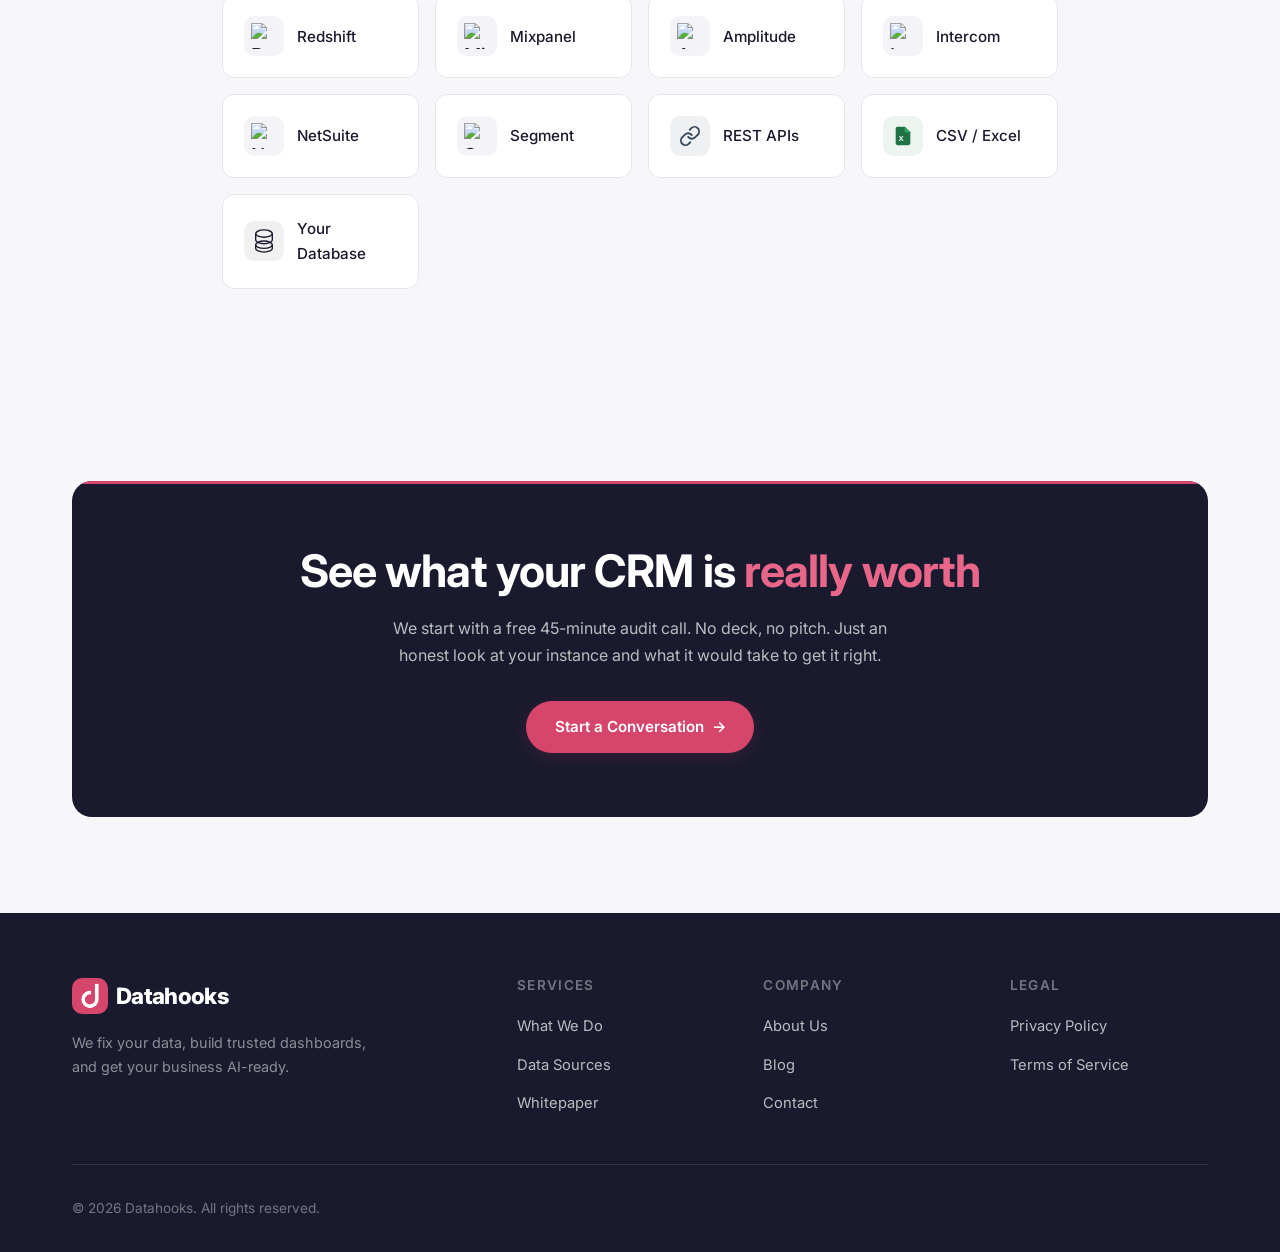
==== commit b2793bc6: "Redesign homepage with light theme and navy navbar Switch hero from dark navy background to light/wh" ====
--- a/index.html
+++ b/index.html
@@ -7,17 +7,17 @@
   <link rel="icon" type="image/png" sizes="16x16" href="assets/favicon-16.png" />
   <link rel="apple-touch-icon" sizes="180x180" href="assets/apple-touch-icon.png" />
   <meta name="viewport" content="width=device-width, initial-scale=1.0" />
-  <title>Datahooks | We Make Your Data Great</title>
-  <meta name="description" content="Datahooks is a data agency that aligns your teams, fixes your data, and builds the dashboards and automations your business actually needs." />
-    <link rel="canonical" href="https://datahooks.net/" />
+  <title>Datahooks | Your CRM Data Is Costing You More Than You Realize</title>
+  <meta name="description" content="Most HubSpot and Salesforce instances are broken in ways that cost real money. Datahooks fixes your data, builds trusted dashboards, and gets you AI-ready." />
+  <link rel="canonical" href="https://datahooks.net/" />
   <meta property="og:type" content="website" />
   <meta property="og:url" content="https://datahooks.net/" />
-  <meta property="og:title" content="Datahooks | Great AI Systems Need Great Data" />
-  <meta property="og:description" content="Datahooks aligns your teams, fixes your data, and builds the dashboards, automations, and AI tools your business needs. Your ongoing data partner." />
+  <meta property="og:title" content="Datahooks | Your CRM Data Is Costing You More Than You Realize" />
+  <meta property="og:description" content="Most HubSpot and Salesforce instances are broken in ways that cost real money. Datahooks fixes your data, builds trusted dashboards, and gets you AI-ready." />
   <meta property="og:site_name" content="Datahooks" />
   <meta name="twitter:card" content="summary" />
-  <meta name="twitter:title" content="Datahooks | Great AI Systems Need Great Data" />
-  <meta name="twitter:description" content="Datahooks aligns your teams, fixes your data, and builds the dashboards, automations, and AI tools your business needs. Your ongoing data partner." />
+  <meta name="twitter:title" content="Datahooks | Your CRM Data Is Costing You More Than You Realize" />
+  <meta name="twitter:description" content="Most HubSpot and Salesforce instances are broken in ways that cost real money. Datahooks fixes your data, builds trusted dashboards, and gets you AI-ready." />
   <link rel="preconnect" href="https://fonts.googleapis.com" />
   <link href="https://fonts.googleapis.com/css2?family=Inter:wght@400;500;600;700;800;900&display=swap" rel="stylesheet" />
   <link rel="stylesheet" href="styles.css" />
@@ -27,7 +27,7 @@
     "@type": "Organization",
     "name": "Datahooks",
     "url": "https://datahooks.net",
-    "description": "Datahooks aligns your teams, fixes your data, and builds the dashboards, automations, and AI tools your business needs.",
+    "description": "Datahooks fixes your CRM data, builds trusted dashboards, and gets your business AI-ready.",
     "contactPoint": {
       "@type": "ContactPoint",
       "contactType": "sales",
@@ -36,6 +36,267 @@
     "sameAs": []
   }
   </script>
+  <style>
+    /* ===== HOMEPAGE STYLES — LIGHT THEME ===== */
+
+    /* --- Hero --- */
+    .hp-hero {
+      background: var(--bg-primary);
+      padding: 7rem 0 3.5rem;
+      position: relative;
+      overflow: hidden;
+    }
+    .hp-hero::before {
+      content: '';
+      position: absolute;
+      top: -200px; right: -100px;
+      width: 500px; height: 500px;
+      background: var(--accent);
+      border-radius: 50%;
+      filter: blur(160px);
+      opacity: 0.06;
+    }
+    .hp-hero::after {
+      content: '';
+      position: absolute;
+      bottom: -100px; left: -100px;
+      width: 400px; height: 400px;
+      background: var(--navy);
+      border-radius: 50%;
+      filter: blur(140px);
+      opacity: 0.04;
+    }
+    .hp-hero .container { position: relative; z-index: 1; max-width: 960px; }
+    .hp-eyebrow {
+      font-size: 0.7rem;
+      letter-spacing: 0.12em;
+      text-transform: uppercase;
+      color: var(--accent);
+      margin-bottom: 1.2rem;
+      font-weight: 600;
+    }
+    .hp-hero h1 {
+      font-size: clamp(1.8rem, 4vw, 2.8rem);
+      line-height: 1.15;
+      font-weight: 800;
+      margin-bottom: 1.2rem;
+      color: var(--navy);
+      max-width: 780px;
+    }
+    .hp-hero h1 em { font-style: italic; color: var(--accent); }
+    .hp-hero-sub {
+      font-size: 0.98rem;
+      line-height: 1.7;
+      color: var(--text-secondary);
+      max-width: 600px;
+      margin-bottom: 1.8rem;
+    }
+    .hp-hero-actions { display: flex; gap: 1rem; flex-wrap: wrap; margin-top: 2.5rem; }
+
+    /* --- Hero proof blocks --- */
+    .hp-proof-block {
+      padding-top: 2rem;
+      border-top: 1px solid var(--border-color);
+    }
+    .hp-proof-block + .hp-proof-block {
+      padding-top: 1.5rem;
+      border-top: none;
+    }
+    .hp-proof-label {
+      font-size: 0.6rem;
+      letter-spacing: 0.14em;
+      text-transform: uppercase;
+      font-weight: 700;
+      margin-bottom: 0.8rem;
+    }
+    .hp-proof-label.data { color: var(--text-muted); }
+    .hp-proof-label.ai { color: var(--accent); }
+
+    /* Data stat cards */
+    .hp-stat-grid {
+      display: grid;
+      grid-template-columns: repeat(4, 1fr);
+      gap: 0.7rem;
+    }
+    .hp-stat-card {
+      background: var(--bg-secondary);
+      border: 1px solid var(--border-color);
+      border-radius: 10px;
+      padding: 1.1rem 1rem;
+      transition: all 0.3s ease;
+    }
+    .hp-stat-card:hover {
+      border-color: var(--accent);
+      transform: translateY(-2px);
+      box-shadow: var(--shadow);
+    }
+    .hp-stat-num {
+      font-size: 1.6rem;
+      font-weight: 800;
+      color: var(--navy);
+      line-height: 1;
+      margin-bottom: 0.3rem;
+    }
+    .hp-stat-num span { color: var(--accent); }
+    .hp-stat-label {
+      font-size: 0.66rem;
+      color: var(--text-muted);
+      line-height: 1.4;
+      letter-spacing: 0.02em;
+    }
+
+    /* AI risk cards */
+    .hp-ai-grid {
+      display: grid;
+      grid-template-columns: repeat(4, 1fr);
+      gap: 0.7rem;
+    }
+    .hp-ai-card {
+      background: #fff;
+      border: 1px solid var(--border-color);
+      border-left: 3px solid var(--accent);
+      border-radius: 10px;
+      padding: 1.1rem 1rem;
+      transition: all 0.3s ease;
+    }
+    .hp-ai-card:hover {
+      transform: translateY(-2px);
+      box-shadow: var(--shadow);
+    }
+    .hp-ai-card-label {
+      font-size: 0.6rem;
+      letter-spacing: 0.08em;
+      text-transform: uppercase;
+      font-weight: 700;
+      color: var(--accent);
+      margin-bottom: 0.4rem;
+    }
+    .hp-ai-card p {
+      font-size: 0.76rem;
+      color: var(--text-secondary);
+      line-height: 1.5;
+      margin: 0;
+    }
+
+    /* --- Promise --- */
+    .hp-promise { background: var(--bg-secondary); }
+    .hp-promise .container { max-width: 900px; }
+    .hp-promise-intro {
+      max-width: 680px;
+      margin-top: 1rem;
+    }
+    .hp-promise-intro p {
+      color: var(--text-secondary);
+      line-height: 1.8;
+    }
+    .hp-def {
+      border-left: 3px solid var(--accent);
+      padding-left: 1.2rem;
+      margin-top: 1.5rem;
+    }
+    .hp-def-term { margin-bottom: 0.25rem; }
+    .hp-def-term strong { color: var(--navy); font-size: 1rem; }
+    .hp-def-term span { color: var(--text-muted); font-size: 0.8rem; font-style: italic; margin-left: 0.3rem; }
+    .hp-def-body { color: var(--text-secondary); font-size: 0.9rem; line-height: 1.7; margin: 0; }
+
+    .hp-promise-grid {
+      display: grid;
+      grid-template-columns: 1fr 1fr 1fr;
+      gap: 1.5rem;
+      margin-top: 2.5rem;
+    }
+    .hp-promise-card {
+      background: #fff;
+      border: 1px solid var(--border-color);
+      border-radius: var(--radius);
+      padding: 2rem 1.6rem;
+      transition: all var(--transition);
+      border-top: 3px solid var(--border-color);
+    }
+    .hp-promise-card:hover {
+      border-top-color: var(--accent);
+      transform: translateY(-4px);
+      box-shadow: var(--shadow-lg);
+    }
+    .hp-promise-card h3 {
+      font-size: 1.05rem;
+      margin-bottom: 0.6rem;
+    }
+    .hp-promise-card p {
+      font-size: 0.9rem;
+      color: var(--text-secondary);
+      line-height: 1.7;
+      margin: 0;
+    }
+    .hp-promise-num {
+      display: inline-block;
+      font-size: 0.62rem;
+      letter-spacing: 0.1em;
+      text-transform: uppercase;
+      font-weight: 700;
+      color: var(--accent);
+      background: var(--accent-bg);
+      padding: 0.25rem 0.6rem;
+      border-radius: 4px;
+      margin-bottom: 1rem;
+    }
+
+    /* --- Calculator --- */
+    .hp-calc-section { background: var(--bg-primary); }
+    .hp-calc-section .container { max-width: 780px; }
+    .hp-calc {
+      background: var(--bg-secondary);
+      border: 1px solid var(--border-color);
+      border-radius: var(--radius-lg);
+      padding: 2rem;
+      margin-top: 1.5rem;
+    }
+    .hp-calc h4 {
+      font-size: 0.7rem;
+      letter-spacing: 0.12em;
+      text-transform: uppercase;
+      color: var(--text-muted);
+      margin-bottom: 1.2rem;
+      font-weight: 700;
+    }
+    .hp-calc-controls { display: flex; flex-wrap: wrap; gap: 1.2rem; margin-bottom: 1.5rem; }
+    .hp-calc-ctrl { flex: 1; min-width: 170px; }
+    .hp-calc-ctrl label { display: block; font-size: 0.78rem; color: var(--text-muted); margin-bottom: 0.4rem; font-weight: 500; }
+    .hp-calc-ctrl input[type=range] { width: 100%; accent-color: var(--accent); height: 6px; }
+    .hp-calc-ctrl .val { font-size: 0.82rem; color: var(--navy); margin-top: 0.3rem; font-weight: 600; }
+    .hp-calc-output { display: grid; grid-template-columns: 1fr 1fr; gap: 0.8rem; }
+    .hp-calc-out { background: #fff; border: 1px solid var(--border-color); border-radius: 10px; padding: 1rem 1.2rem; }
+    .hp-calc-out-label { font-size: 0.75rem; color: var(--text-muted); margin-bottom: 0.3rem; }
+    .hp-calc-out-val { font-size: 1.6rem; font-weight: 800; color: var(--accent); }
+    .hp-calc-out-val.ok { color: #00b894; }
+
+    /* --- Integrations --- */
+    .hp-integrations { background: var(--bg-secondary); }
+    .hp-integrations .container { max-width: 900px; }
+
+    /* --- Read more link --- */
+    .hp-read-more {
+      text-align: center;
+      margin-top: 2.5rem;
+    }
+    .hp-read-more a {
+      font-size: 0.9rem;
+      font-weight: 600;
+      color: var(--accent);
+      transition: color var(--transition);
+    }
+    .hp-read-more a:hover { color: var(--accent-dark); }
+
+    /* --- Responsive --- */
+    @media (max-width: 768px) {
+      .hp-hero { padding: 6.5rem 0 2.5rem; }
+      .hp-hero h1 { font-size: clamp(1.6rem, 5vw, 2.2rem); }
+      .hp-stat-grid { grid-template-columns: 1fr 1fr; }
+      .hp-ai-grid { grid-template-columns: 1fr 1fr; }
+      .hp-calc-output { grid-template-columns: 1fr; }
+      .hp-promise-grid { grid-template-columns: 1fr; }
+    }
+  </style>
 </head>
 <body>
 
@@ -58,142 +319,147 @@
   </nav>
 
   <!-- ===== HERO ===== -->
-  <section class="hero">
-    <div class="hero-bg">
-      <div class="orb orb-1"></div>
-      <div class="orb orb-2"></div>
-      <div class="grid-overlay"></div>
-    </div>
-    <div class="container">
-      <div class="hero-content">
-        <span class="section-label">A Data Agency for AI-Driven Companies</span>
-        <h1>Great AI Systems Need <span class="gradient-text">Great Data</span></h1>
-        <div class="hero-definition">
-          <div class="def-term"><strong>datahook</strong> <span>/ˈdeɪ.tə.hʊk/ noun</span></div>
-          <div class="def-body">A connection that channels valuable data from one system into a place where it can be acted on.</div>
-        </div>
-        <div class="hero-tagline">We help you clean, validate, and build the AI-ready data you need.</div>
-        <div class="hero-actions">
-          <a href="/contact/" class="btn btn-primary">Start a Conversation <span>→</span></a>
-          <a href="/solutions/" class="btn btn-secondary">How We Work</a>
-        </div>
+  <section class="hp-hero">
+    <div class="container">
+      <div class="hp-eyebrow">A Data Agency for the AI Era</div>
+      <h1>Your CRM data is costing you more than you realize, and <em>AI is about to make it worse</em></h1>
+      <p class="hp-hero-sub">Most HubSpot and Salesforce instances are broken in ways that cost real money. Duplicate records, missing attribution, sequences nobody owns. That was manageable before. It is not anymore.</p>
+      <!-- Proof: data problem stats -->
+      <div class="hp-proof-block">
+        <div class="hp-proof-label data">The data problem</div>
+        <div class="hp-stat-grid">
+          <div class="hp-stat-card">
+            <div class="hp-stat-num"><span>30</span>%</div>
+            <div class="hp-stat-label">of CRM contacts go stale every year</div>
+          </div>
+          <div class="hp-stat-card">
+            <div class="hp-stat-num"><span>27</span>%</div>
+            <div class="hp-stat-label">of rep time lost to manual work</div>
+          </div>
+          <div class="hp-stat-card">
+            <div class="hp-stat-num"><span>$12</span>M</div>
+            <div class="hp-stat-label">avg. annual cost of poor data quality</div>
+          </div>
+          <div class="hp-stat-card">
+            <div class="hp-stat-num"><span>2&times;</span></div>
+            <div class="hp-stat-label">faster growth with clean pipeline data</div>
+          </div>
+        </div>
+      </div>
+
+      <!-- Proof: AI risk cards -->
+      <div class="hp-proof-block">
+        <div class="hp-proof-label ai">Why AI makes it worse</div>
+        <div class="hp-ai-grid">
+          <div class="hp-ai-card">
+            <div class="hp-ai-card-label">Lead Scoring</div>
+            <p>Models trained on contacts with missing source data misweight every channel</p>
+          </div>
+          <div class="hp-ai-card">
+            <div class="hp-ai-card-label">Forecasting</div>
+            <p>Pipeline AI cannot tell active deals from ones that went stale six months ago</p>
+          </div>
+          <div class="hp-ai-card">
+            <div class="hp-ai-card-label">AI Assistants</div>
+            <p>Copilots surface duplicates, blank fields, and wrong attributions as fact</p>
+          </div>
+          <div class="hp-ai-card">
+            <div class="hp-ai-card-label">Personalization</div>
+            <p>Outreach tools generate generic or factually wrong content from bad profiles</p>
+          </div>
+        </div>
+      </div>
+
+      <div class="hp-hero-actions">
+        <a href="/contact/" class="btn btn-primary">Start a Conversation <span>→</span></a>
+        <a href="/whitepaper/" class="btn btn-secondary">Read the Whitepaper</a>
       </div>
     </div>
   </section>
 
-  <!-- ===== HOW WE HELP ===== -->
-  <section class="value-props">
-    <div class="container">
-      <div style="text-align:center; margin-bottom:4rem;">
-        <span class="section-label">How We Help</span>
-        <h2>Align your teams. Fix your data. Build what matters.</h2>
-        <p class="section-subtitle">Data problems look technical, but they start with people. We sit between your teams, figure out what's wrong, and make it right.</p>
-      </div>
-
-      <!-- Phase 1: Align -->
-      <div class="value-prop-item fade-in">
-        <div class="value-prop-text">
-          <div class="value-prop-number">01</div>
-          <h3>Your Teams Finally Agree on the Numbers</h3>
-          <p>Sales says 200 leads. Marketing says 340. Finance says neither number makes sense. The problem is upstream of your CRM. Nobody agreed on what a "lead" means. We sit down with every team, map the disagreements, and create shared definitions that everyone trusts. Before we touch a single record.</p>
-        </div>
-        <div class="value-prop-visual">
-          <div style="width:100%;">
-            <!-- Before: disagreement -->
-            <div style="background:rgba(231,76,60,0.04); border:1px solid rgba(231,76,60,0.12); border-radius:12px; padding:1.2rem; margin-bottom:0.8rem;">
-              <div style="font-size:0.65rem; text-transform:uppercase; letter-spacing:0.1em; color:#e74c3c; margin-bottom:0.8rem; font-weight:600;">Before</div>
-              <div style="font-size:0.85rem; line-height:2; color:var(--navy);">
-                <div><strong>Sales:</strong> "We have 200 qualified leads"</div>
-                <div><strong>Marketing:</strong> "We generated 340 MQLs"</div>
-                <div><strong>Finance:</strong> "Pipeline shows $1.2M"</div>
-                <div style="color:#e74c3c; font-size:0.8rem; margin-top:0.3rem;">Three teams, three numbers, zero trust</div>
-              </div>
-            </div>
-            <!-- After: alignment -->
-            <div style="background:rgba(0,184,148,0.04); border:1px solid rgba(0,184,148,0.15); border-radius:12px; padding:1.2rem;">
-              <div style="font-size:0.65rem; text-transform:uppercase; letter-spacing:0.1em; color:#00b894; margin-bottom:0.8rem; font-weight:600;">After</div>
-              <div style="font-size:0.85rem; line-height:1.8; color:var(--navy);">
-                <div><span style="color:#00b894;">✓</span> <strong>Shared definition:</strong> 247 qualified leads</div>
-                <div style="color:var(--text-muted); font-size:0.78rem; margin-top:0.3rem;">One number. Every team trusts it. Dashboards match.</div>
-              </div>
-            </div>
-          </div>
-        </div>
-      </div>
-
-      <!-- Phase 2: Fix -->
-      <div class="value-prop-item reverse fade-in">
-        <div class="value-prop-text">
-          <div class="value-prop-number">02</div>
-          <h3>Your Dashboards Tell the Truth</h3>
-          <p>You've got dashboards. Nobody trusts them. The data is stale, the metrics don't match, and half the reports were built by someone who left two years ago. We rebuild your reporting from the ground up: clean the data underneath, connect the right sources, and build dashboards that answer real business questions.</p>
-        </div>
-        <div class="value-prop-visual">
-          <div style="width:100%; position:relative;">
-            <!-- Scattered sources -->
-            <div style="display:grid; grid-template-columns:1fr 1fr 1fr; gap:0.6rem; margin-bottom:1.2rem;">
-              <div style="background:#fff; border:1px solid rgba(26,26,46,0.08); border-radius:10px; padding:0.8rem; text-align:center; font-size:0.78rem; color:var(--navy); font-weight:500;">CRM</div>
-              <div style="background:#fff; border:1px solid rgba(26,26,46,0.08); border-radius:10px; padding:0.8rem; text-align:center; font-size:0.78rem; color:var(--navy); font-weight:500;">Product DB</div>
-              <div style="background:#fff; border:1px solid rgba(26,26,46,0.08); border-radius:10px; padding:0.8rem; text-align:center; font-size:0.78rem; color:var(--navy); font-weight:500;">Analytics</div>
-              <div style="background:#fff; border:1px solid rgba(26,26,46,0.08); border-radius:10px; padding:0.8rem; text-align:center; font-size:0.78rem; color:var(--navy); font-weight:500;">Ad Platforms</div>
-              <div style="background:#fff; border:1px solid rgba(26,26,46,0.08); border-radius:10px; padding:0.8rem; text-align:center; font-size:0.78rem; color:var(--navy); font-weight:500;">Billing</div>
-              <div style="background:#fff; border:1px solid rgba(26,26,46,0.08); border-radius:10px; padding:0.8rem; text-align:center; font-size:0.78rem; color:var(--text-muted); font-weight:500;">+ more</div>
-            </div>
-            <!-- Convergence lines -->
-            <div style="text-align:center; margin-bottom:1.2rem;">
-              <svg width="200" height="32" viewBox="0 0 200 32" fill="none" style="display:inline-block;">
-                <path d="M20 0 L100 28" stroke="var(--navy)" stroke-width="1" opacity="0.15"/>
-                <path d="M60 0 L100 28" stroke="var(--navy)" stroke-width="1" opacity="0.15"/>
-                <path d="M100 0 L100 28" stroke="var(--navy)" stroke-width="1.5" opacity="0.25"/>
-                <path d="M140 0 L100 28" stroke="var(--navy)" stroke-width="1" opacity="0.15"/>
-                <path d="M180 0 L100 28" stroke="var(--navy)" stroke-width="1" opacity="0.15"/>
-              </svg>
-            </div>
-            <!-- Unified result -->
-            <div style="background:var(--navy); color:#fff; border-radius:12px; padding:1.2rem 1.5rem; text-align:center;">
-              <div style="font-weight:700; font-size:1rem; margin-bottom:0.3rem;">One dashboard. Every source. Real answers.</div>
-              <div style="font-size:0.8rem; opacity:0.7;">Your CEO stops asking "which number is right?"</div>
-            </div>
-          </div>
-        </div>
-      </div>
-
-      <!-- Phase 3: AI-Ready -->
-      <div class="value-prop-item fade-in">
-        <div class="value-prop-text">
-          <div class="value-prop-number">03</div>
-          <h3>Your AI Initiatives Have a Foundation</h3>
-          <p>Most AI projects stall because the data underneath isn't ready. We get your data to the point where your AI tools, automations, and internal copilots work, because the data is clean, documented, and reliable. Then we stick around to make sure it stays that way.</p>
-        </div>
-        <div class="value-prop-visual">
-          <div style="width:100%;">
-            <!-- The shift -->
-            <div style="display:flex; gap:1rem; align-items:stretch; margin-bottom:1.2rem;">
-              <div style="flex:1; background:rgba(26,26,46,0.03); border:1px solid rgba(26,26,46,0.08); border-radius:12px; padding:1.2rem; display:flex; flex-direction:column; justify-content:center;">
-                <div style="font-size:0.65rem; text-transform:uppercase; letter-spacing:0.1em; color:var(--text-muted); margin-bottom:0.6rem; font-weight:600;">Without us</div>
-                <div style="font-size:0.82rem; color:var(--text-secondary); line-height:1.6;">AI hallucinates on bad data<br/>Automations fire wrong<br/>Nobody trusts the outputs<br/>Months wasted on rework</div>
-              </div>
-              <div style="display:flex; align-items:center; font-size:1.5rem; color:var(--accent); font-weight:700;">→</div>
-              <div style="flex:1; background:var(--navy); border-radius:12px; padding:1.2rem; display:flex; flex-direction:column; justify-content:center;">
-                <div style="font-size:0.65rem; text-transform:uppercase; letter-spacing:0.1em; color:rgba(255,255,255,0.5); margin-bottom:0.6rem; font-weight:600;">With Datahooks</div>
-                <div style="font-size:0.82rem; color:rgba(255,255,255,0.85); line-height:1.6;">Clean, documented data<br/>Automations that work<br/>AI you can actually trust<br/>A partner keeping it right</div>
-              </div>
-            </div>
-            <!-- Punchline -->
-            <div style="text-align:center; padding:0.8rem; font-size:0.85rem; color:var(--text-muted);">We don't walk away after setup. We stay on and make sure it keeps working as your business evolves.</div>
-          </div>
-        </div>
+  <!-- ===== THE PROMISE ===== -->
+  <section class="hp-promise fade-in">
+    <div class="container">
+      <span class="section-label">What We Do</span>
+      <h2>We fix the data. Then we make it work for you.</h2>
+      <div class="hp-promise-intro">
+        <p>Most agencies hand you a dashboard and walk away. We stay. We remediate the data underneath, build reporting you can trust, wire up the automations that should have been running from day one, and get your systems AI-ready. Then we stick around to make sure it keeps working.</p>
+        <div class="hp-def">
+          <div class="hp-def-term"><strong>datahook</strong> <span>/ˈdeɪ.tə.hʊk/ noun</span></div>
+          <div class="hp-def-body">A connection that channels valuable data from one system into a place where it can be acted on.</div>
+        </div>
+      </div>
+
+      <div class="hp-promise-grid">
+        <div class="hp-promise-card">
+          <div class="hp-promise-num">Clean</div>
+          <h3>Fix what's broken</h3>
+          <p>Deduplicate records, correct attribution, standardize fields, remediate contacts and deals. Build the foundation everything else depends on.</p>
+        </div>
+        <div class="hp-promise-card">
+          <div class="hp-promise-num">Build</div>
+          <h3>Make it visible</h3>
+          <p>Dashboards that tell the truth. Pipeline health, campaign attribution, rep performance. Real numbers validated against clean data.</p>
+        </div>
+        <div class="hp-promise-card">
+          <div class="hp-promise-num">Scale</div>
+          <h3>Get AI-ready</h3>
+          <p>Automations that fire on their own, lead scoring you can trust, and AI tools that work because the inputs underneath them are reliable.</p>
+        </div>
+      </div>
+
+      <div class="hp-read-more">
+        <a href="/whitepaper/">Read the full whitepaper →</a>
       </div>
     </div>
   </section>
 
-  <!-- ===== DATA SOURCES WE WORK WITH ===== -->
-  <section id="integrations">
+  <!-- ===== CALCULATOR ===== -->
+  <section class="hp-calc-section fade-in">
+    <div class="container">
+      <span class="section-label">The Cost</span>
+      <h2>How much is bad data costing you?</h2>
+      <p style="color:var(--text-secondary); line-height:1.8; margin-top:1rem;">On average, 12% of revenue pipeline is lost to data quality issues and manual overhead. Adjust the sliders to see your number.</p>
+
+      <div class="hp-calc">
+        <h4>Revenue leakage estimator</h4>
+        <div class="hp-calc-controls">
+          <div class="hp-calc-ctrl">
+            <label>Sales team size</label>
+            <input type="range" min="2" max="50" value="12" id="team-size" oninput="calcLeak()">
+            <div class="val" id="team-size-val">12 reps</div>
+          </div>
+          <div class="hp-calc-ctrl">
+            <label>Average deal value</label>
+            <input type="range" min="5000" max="150000" step="5000" value="35000" id="deal-val" oninput="calcLeak()">
+            <div class="val" id="deal-val-val">$35,000</div>
+          </div>
+          <div class="hp-calc-ctrl">
+            <label>Deals closed per rep per year</label>
+            <input type="range" min="4" max="40" value="12" id="deals-rep" oninput="calcLeak()">
+            <div class="val" id="deals-rep-val">12 deals</div>
+          </div>
+        </div>
+        <div class="hp-calc-output">
+          <div class="hp-calc-out">
+            <div class="hp-calc-out-label">Estimated pipeline lost to bad data and manual overhead</div>
+            <div class="hp-calc-out-val" id="leak-val">$1.5M</div>
+          </div>
+          <div class="hp-calc-out">
+            <div class="hp-calc-out-label">Recoverable revenue with a clean, automated CRM</div>
+            <div class="hp-calc-out-val ok" id="recover-val">$1.1M</div>
+          </div>
+        </div>
+      </div>
+    </div>
+  </section>
+
+  <!-- ===== DATA SOURCES ===== -->
+  <section class="hp-integrations fade-in" id="integrations">
     <div class="container">
       <div style="text-align:center; margin-bottom:3rem;">
-        <span class="section-label">Data Sources We Work With</span>
+        <span class="section-label">Data Sources</span>
         <h2>If you have it, we can hook into it</h2>
-        <p class="section-subtitle">CRMs, databases, analytics platforms, ad channels, payment systems, spreadsheets. We've seen it all and we know how to pull it together.</p>
       </div>
 
       <div class="integrations-grid">
@@ -220,12 +486,8 @@
         <div class="integration-item"><div class="integration-icon"><img src="https://cdn.prod.website-files.com/6130fa1501794e37c21867cf/6191a3b11a9912c7c4c63be1_613293e85e476629514bfdef_NetSuite.svg" alt="NetSuite" /></div> NetSuite</div>
         <div class="integration-item"><div class="integration-icon"><img src="https://uploads-ssl.webflow.com/6130fa1501794e37c21867cf/6191a36c65c3fd62bbae6e38_613294e19506d6310ebb0a81_Segment.svg" alt="Segment" /></div> Segment</div>
         <div class="integration-item"><div class="integration-icon" style="background:rgba(52,73,94,0.08);"><svg width="22" height="22" viewBox="0 0 24 24" fill="none" xmlns="http://www.w3.org/2000/svg"><path d="M10 13a5 5 0 0 0 7.54.54l3-3a5 5 0 0 0-7.07-7.07l-1.72 1.71" stroke="#34495e" stroke-width="2" stroke-linecap="round"/><path d="M14 11a5 5 0 0 0-7.54-.54l-3 3a5 5 0 0 0 7.07 7.07l1.71-1.71" stroke="#34495e" stroke-width="2" stroke-linecap="round"/></svg></div> REST APIs</div>
-        <div class="integration-item"><div class="integration-icon" style="background:rgba(33,115,70,0.08);"><svg width="22" height="22" viewBox="0 0 24 24" fill="none" xmlns="http://www.w3.org/2000/svg"><path d="M14 2H6a2 2 0 0 0-2 2v16a2 2 0 0 0 2 2h12a2 2 0 0 0 2-2V8l-6-6z" fill="#217346"/><path d="M14 2v6h6" fill="#33a867"/><path d="M14 2L20 8H14V2Z" fill="#33a867"/><text x="10" y="17" font-family="Arial,sans-serif" font-size="8" font-weight="bold" fill="white" text-anchor="middle">X</text></svg></div> CSV / Excel / Parquet</div>
-        <div class="integration-item"><div class="integration-icon" style="background:rgba(26,26,46,0.06);"><svg width="22" height="24" viewBox="0 0 22 26" fill="none" xmlns="http://www.w3.org/2000/svg"><ellipse cx="11" cy="5" rx="9" ry="4" fill="none" stroke="#1a1a2e" stroke-width="1.5"/><path d="M2 5v7c0 2.2 4 4 9 4s9-1.8 9-4V5" stroke="#1a1a2e" stroke-width="1.5" fill="none"/><ellipse cx="11" cy="17" rx="9" ry="4" fill="none" stroke="#1a1a2e" stroke-width="1.5"/><path d="M2 17v4c0 2.2 4 4 9 4s9-1.8 9-4v-4" stroke="#1a1a2e" stroke-width="1.5" fill="none"/></svg></div> Your Proprietary DB</div>
-      </div>
-
-      <div style="text-align:center; margin-top:2.5rem;">
-        <a href="/solutions/" class="btn btn-ghost">See how we work <span class="arrow">→</span></a>
+        <div class="integration-item"><div class="integration-icon" style="background:rgba(33,115,70,0.08);"><svg width="22" height="22" viewBox="0 0 24 24" fill="none" xmlns="http://www.w3.org/2000/svg"><path d="M14 2H6a2 2 0 0 0-2 2v16a2 2 0 0 0 2 2h12a2 2 0 0 0 2-2V8l-6-6z" fill="#217346"/><path d="M14 2v6h6" fill="#33a867"/><path d="M14 2L20 8H14V2Z" fill="#33a867"/><text x="10" y="17" font-family="Arial,sans-serif" font-size="8" font-weight="bold" fill="white" text-anchor="middle">X</text></svg></div> CSV / Excel</div>
+        <div class="integration-item"><div class="integration-icon" style="background:rgba(26,26,46,0.06);"><svg width="22" height="24" viewBox="0 0 22 26" fill="none" xmlns="http://www.w3.org/2000/svg"><ellipse cx="11" cy="5" rx="9" ry="4" fill="none" stroke="#1a1a2e" stroke-width="1.5"/><path d="M2 5v7c0 2.2 4 4 9 4s9-1.8 9-4V5" stroke="#1a1a2e" stroke-width="1.5" fill="none"/><ellipse cx="11" cy="17" rx="9" ry="4" fill="none" stroke="#1a1a2e" stroke-width="1.5"/><path d="M2 17v4c0 2.2 4 4 9 4s9-1.8 9-4v-4" stroke="#1a1a2e" stroke-width="1.5" fill="none"/></svg></div> Your Database</div>
       </div>
     </div>
   </section>
@@ -234,8 +496,8 @@
   <section class="cta-banner">
     <div class="container">
       <div class="cta-box">
-        <h2>Let's get your data <span class="gradient-text">ready for the future</span></h2>
-        <p>We'll hop on a call, look at what you're working with, and tell you exactly what we'd do. No pitch deck, no pressure.</p>
+        <h2>See what your CRM is <span class="gradient-text">really worth</span></h2>
+        <p>We start with a free 45-minute audit call. No deck, no pitch. Just an honest look at your instance and what it would take to get it right.</p>
         <a href="/contact/" class="btn btn-primary">Start a Conversation <span>→</span></a>
       </div>
     </div>
@@ -249,14 +511,14 @@
           <a href="/" class="logo">
             <span class="logo-icon"><img src="assets/logo-d-white.png" alt="Datahooks" /></span> Datahooks
           </a>
-          <p>We align your teams, fix your data, and make sure your dashboards, automations, and AI actually work.</p>
+          <p>We fix your data, build trusted dashboards, and get your business AI-ready.</p>
         </div>
         <div>
           <h4>Services</h4>
           <ul class="footer-links">
             <li><a href="/solutions/">What We Do</a></li>
-            <li><a href="/solutions/#integrations">Data Sources</a></li>
-            <li><a href="/solutions/#process">Our Process</a></li>
+            <li><a href="/#integrations">Data Sources</a></li>
+            <li><a href="/whitepaper/">Whitepaper</a></li>
           </ul>
         </div>
         <div>
@@ -291,6 +553,26 @@
       });
     }, { threshold: 0.1 });
     document.querySelectorAll('.fade-in').forEach(el => observer.observe(el));
+
+    function fmt(n) {
+      if (n >= 1000000) return '$' + (n/1000000).toFixed(1) + 'M';
+      if (n >= 1000) return '$' + Math.round(n/1000) + 'K';
+      return '$' + Math.round(n);
+    }
+    function calcLeak() {
+      var team = parseInt(document.getElementById('team-size').value);
+      var deal = parseInt(document.getElementById('deal-val').value);
+      var deals = parseInt(document.getElementById('deals-rep').value);
+      document.getElementById('team-size-val').textContent = team + ' reps';
+      document.getElementById('deal-val-val').textContent = '$' + deal.toLocaleString();
+      document.getElementById('deals-rep-val').textContent = deals + ' deals';
+      var total = team * deal * deals;
+      var leak = Math.round(total * 0.12);
+      var recover = Math.round(leak * 0.75);
+      document.getElementById('leak-val').textContent = fmt(leak);
+      document.getElementById('recover-val').textContent = fmt(recover);
+    }
+    calcLeak();
   </script>
 
 </body>
--- a/styles.css
+++ b/styles.css
@@ -113,9 +113,9 @@
   left: 0;
   width: 100%;
   z-index: 1000;
-  background: rgba(255, 255, 255, 0.92);
+  background: var(--navy);
   backdrop-filter: blur(20px);
-  border-bottom: 1px solid var(--border-color);
+  border-bottom: none;
   transition: background var(--transition);
 }
 
@@ -130,17 +130,17 @@
   font-size: 1.4rem;
   font-weight: 800;
   letter-spacing: -0.03em;
-  color: var(--navy);
+  color: #fff;
   display: flex;
   align-items: center;
   gap: 0.5rem;
 }
-.logo:hover { color: var(--navy); }
+.logo:hover { color: #fff; }
 
 .logo-icon {
   width: 36px;
   height: 36px;
-  background: var(--navy);
+  background: rgba(255,255,255,0.15);
   color: #fff;
   border-radius: 10px;
   display: flex;
@@ -168,7 +168,7 @@
 }
 
 .nav-links a {
-  color: var(--navy-light);
+  color: rgba(255,255,255,0.7);
   font-size: 0.95rem;
   font-weight: 500;
   transition: color var(--transition);
@@ -176,7 +176,7 @@
 }
 .nav-links a:hover,
 .nav-links a.active {
-  color: var(--navy);
+  color: #fff;
 }
 .nav-links .btn-primary {
   color: #fff !important;
@@ -205,7 +205,7 @@
 .mobile-toggle span {
   width: 24px;
   height: 2px;
-  background: var(--navy);
+  background: #fff;
   border-radius: 2px;
   transition: var(--transition);
 }
@@ -804,10 +804,11 @@
     top: 72px;
     left: 0;
     right: 0;
-    background: rgba(255, 255, 255, 0.97);
+    background: var(--navy);
     backdrop-filter: blur(20px);
     padding: 2rem;
-    border-bottom: 1px solid var(--border-color);
+    border-bottom: none;
+    border-top: 1px solid rgba(255,255,255,0.1);
     gap: 1.2rem;
   }
 
